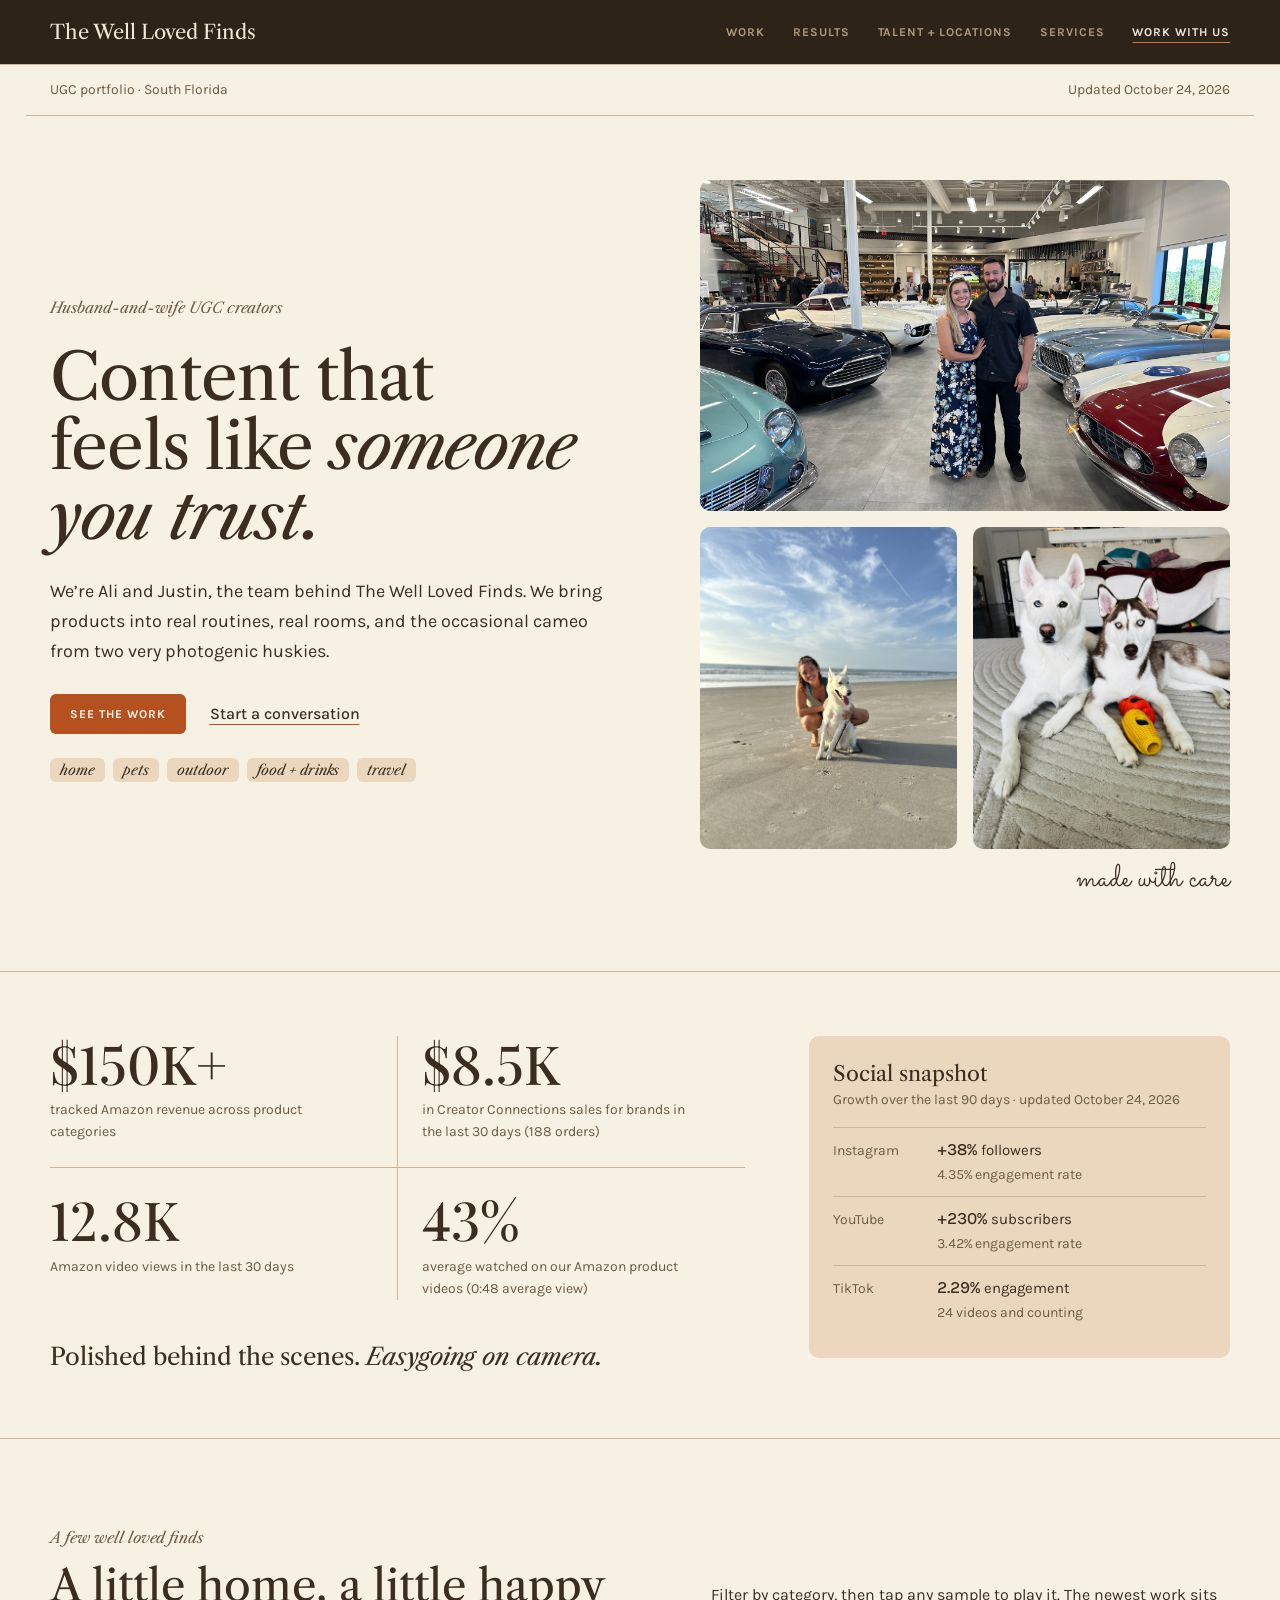
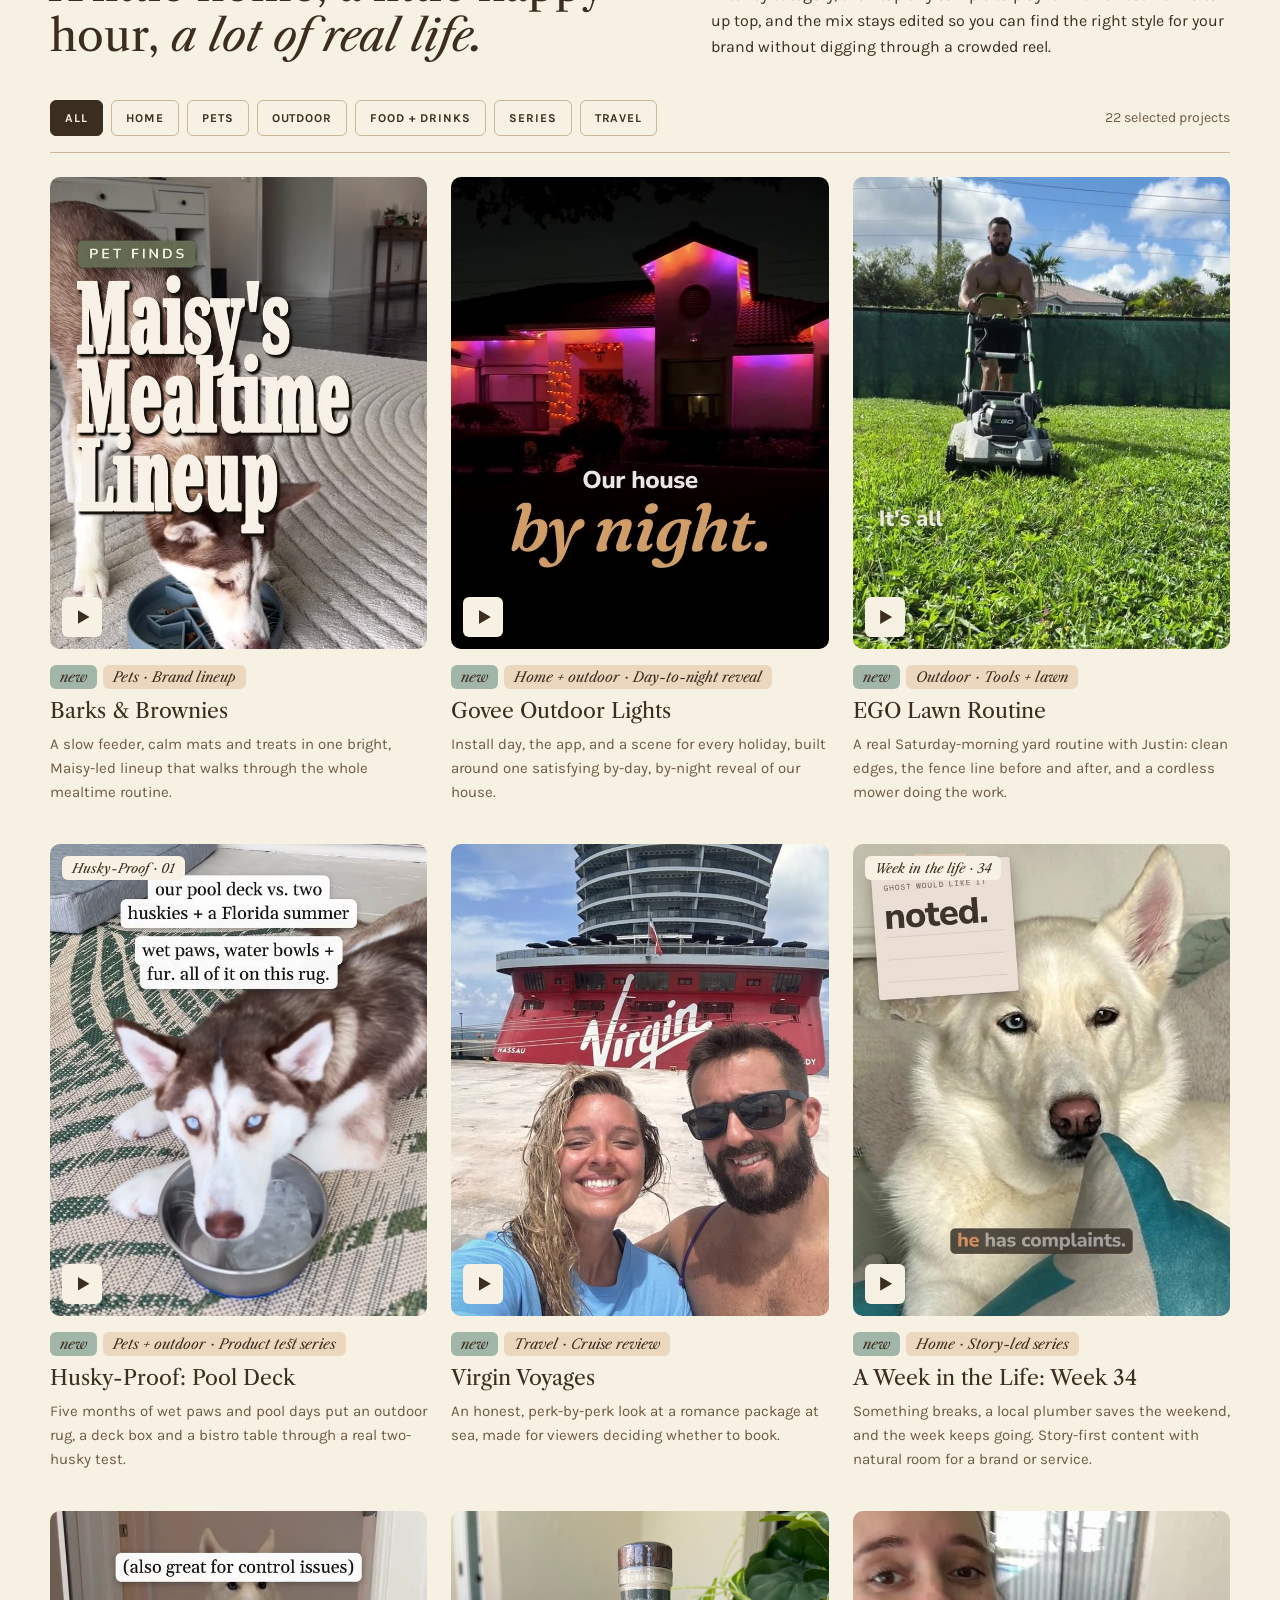
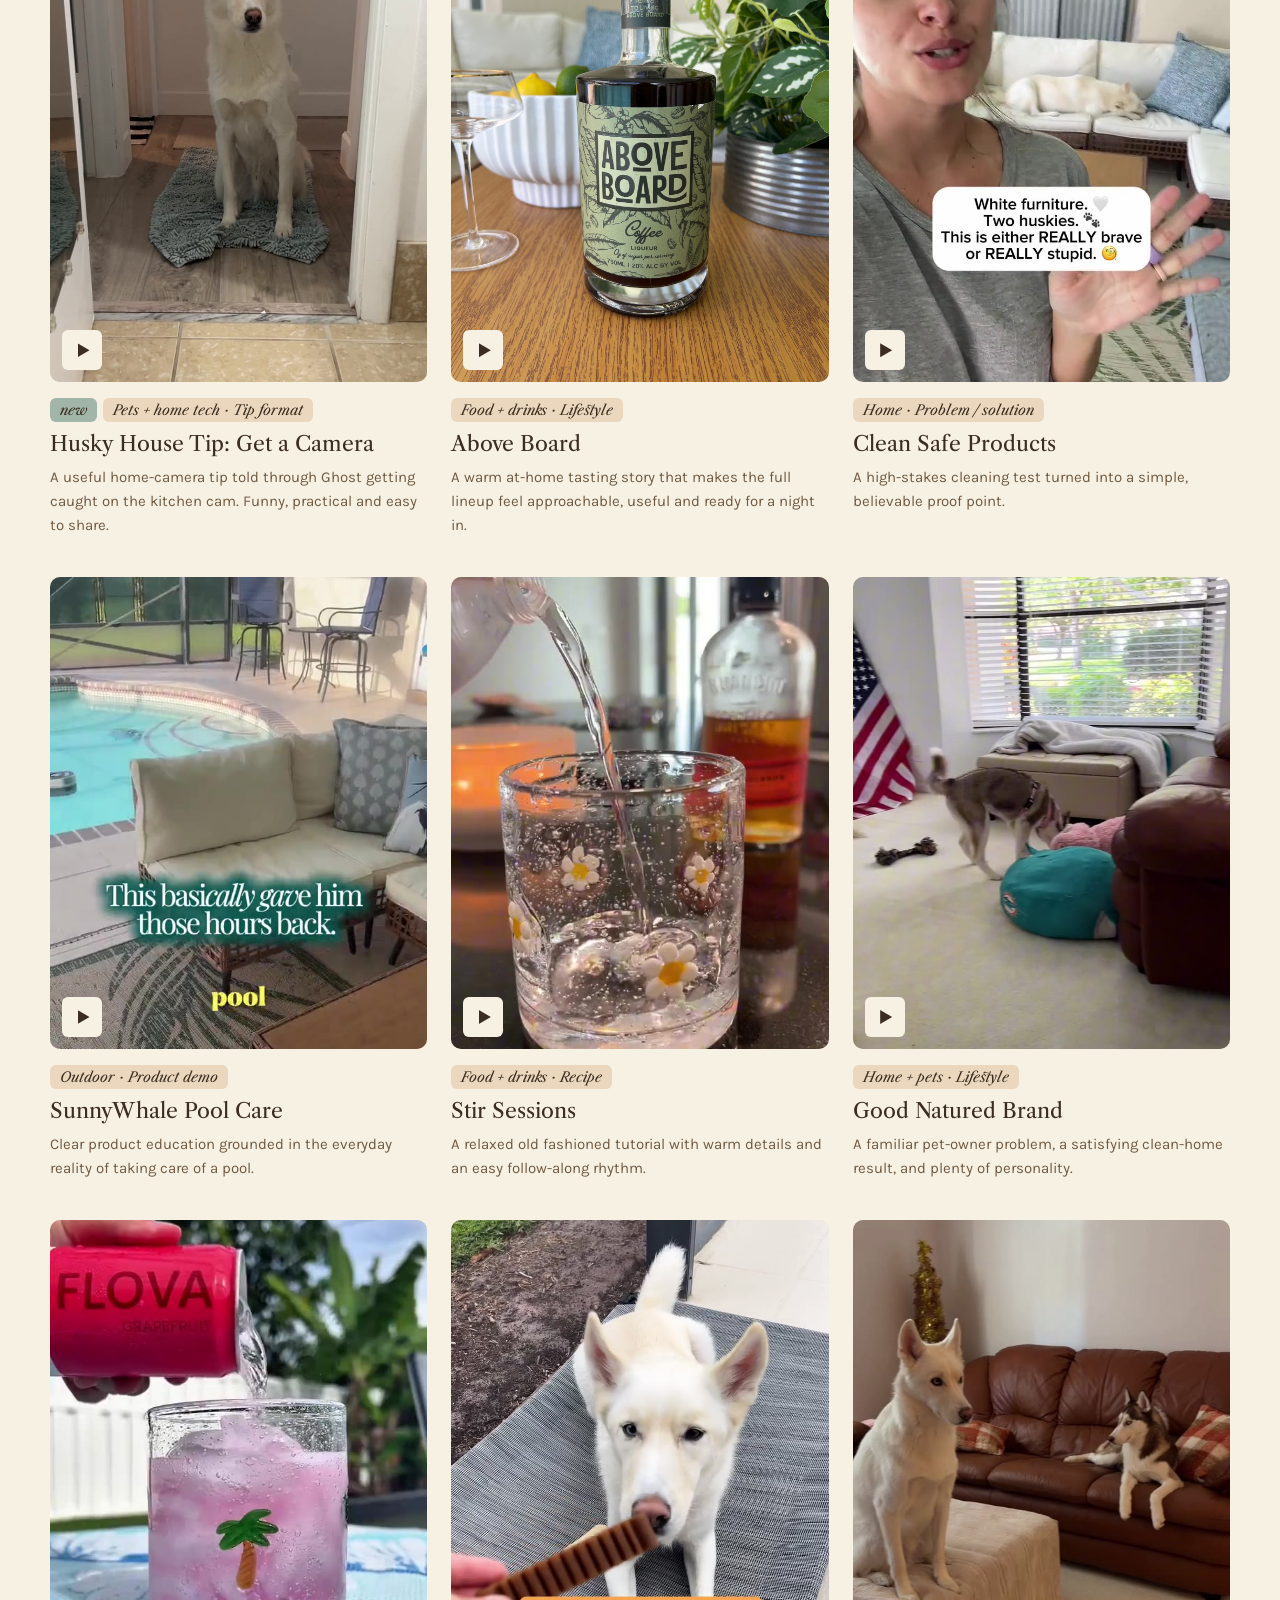
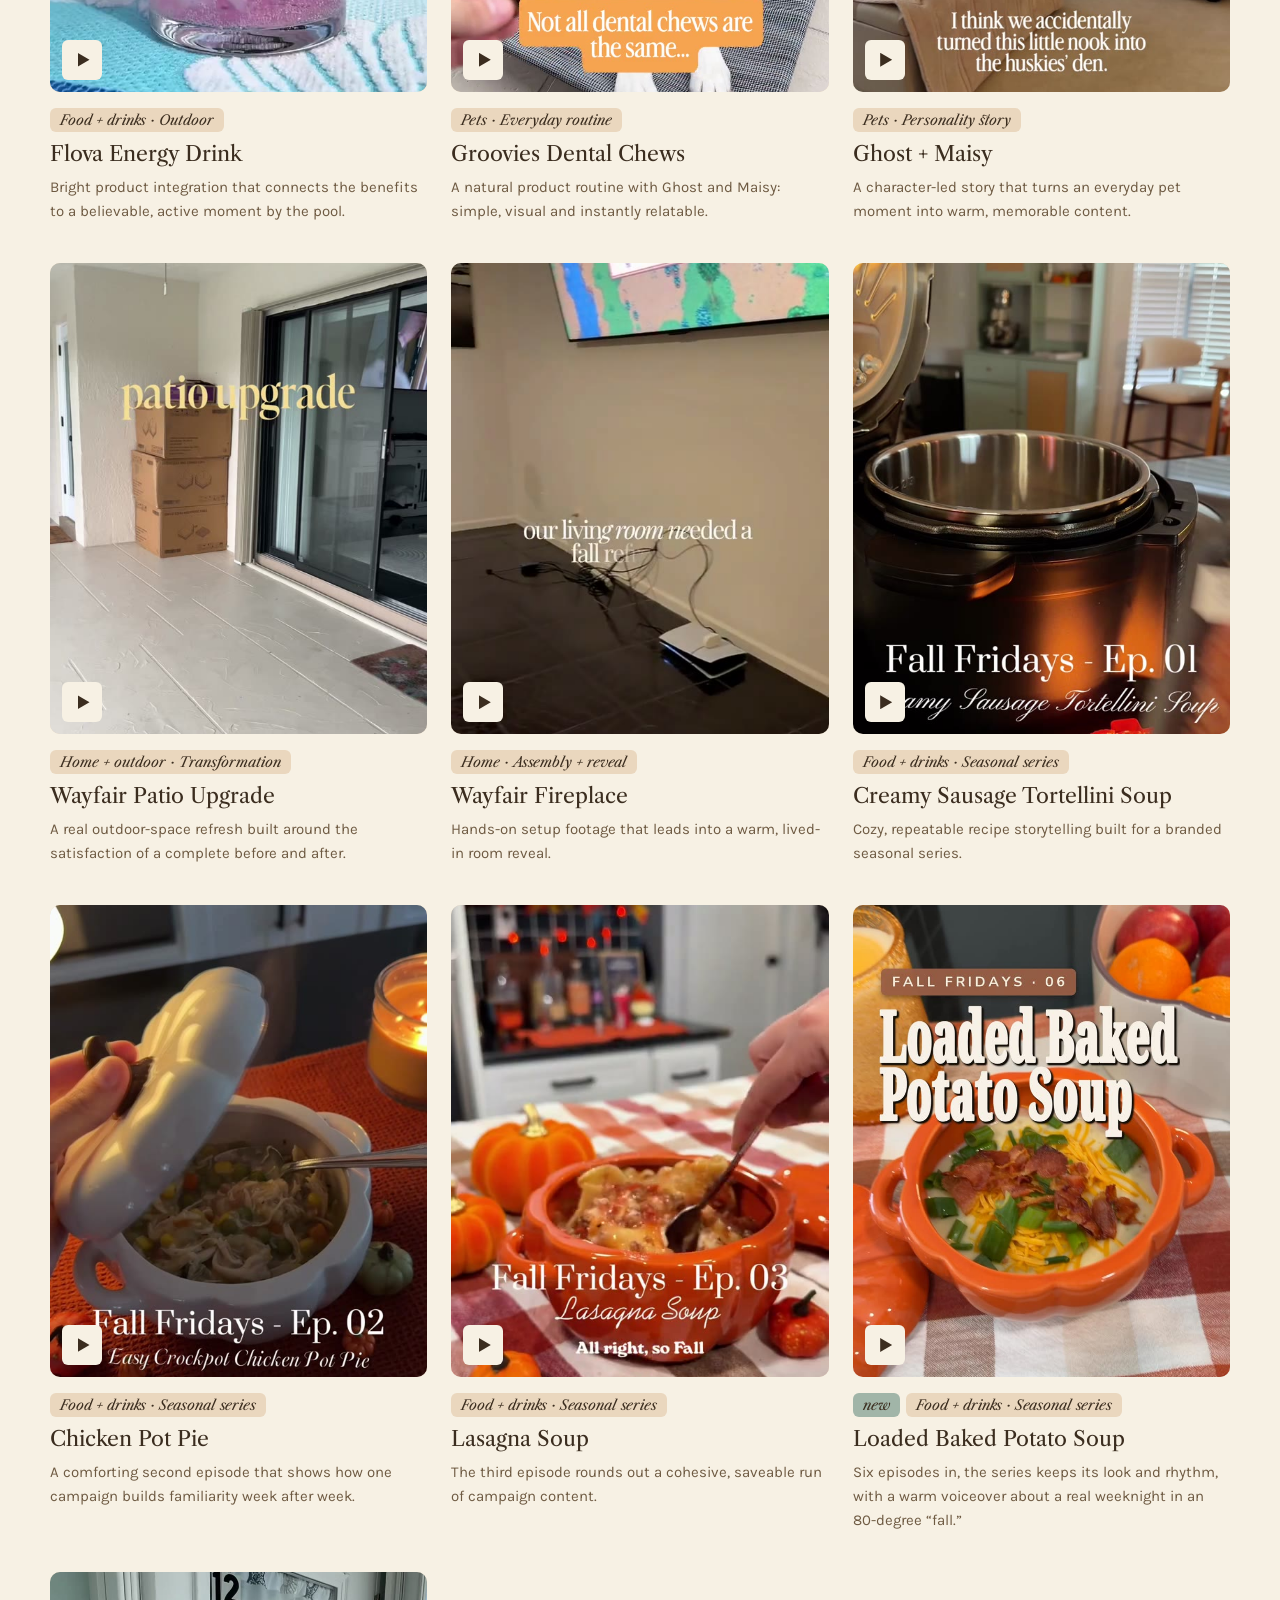
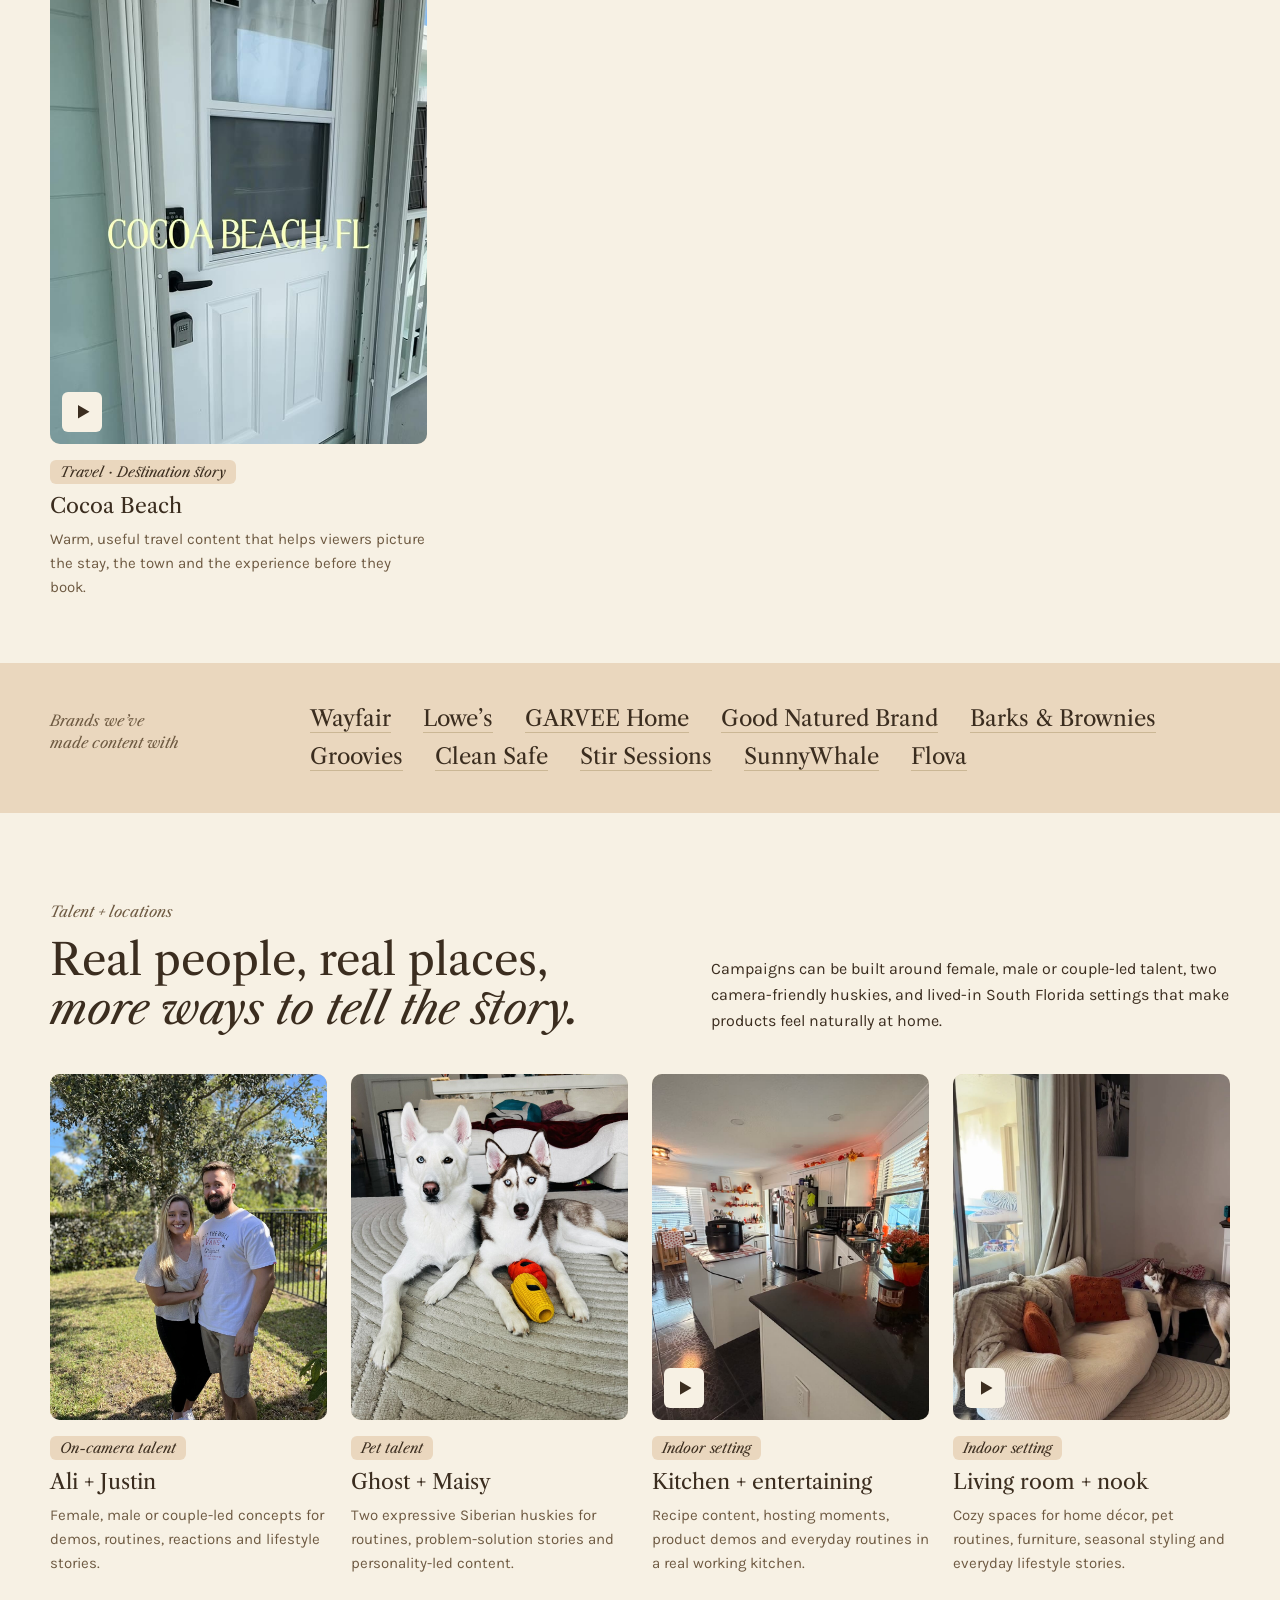
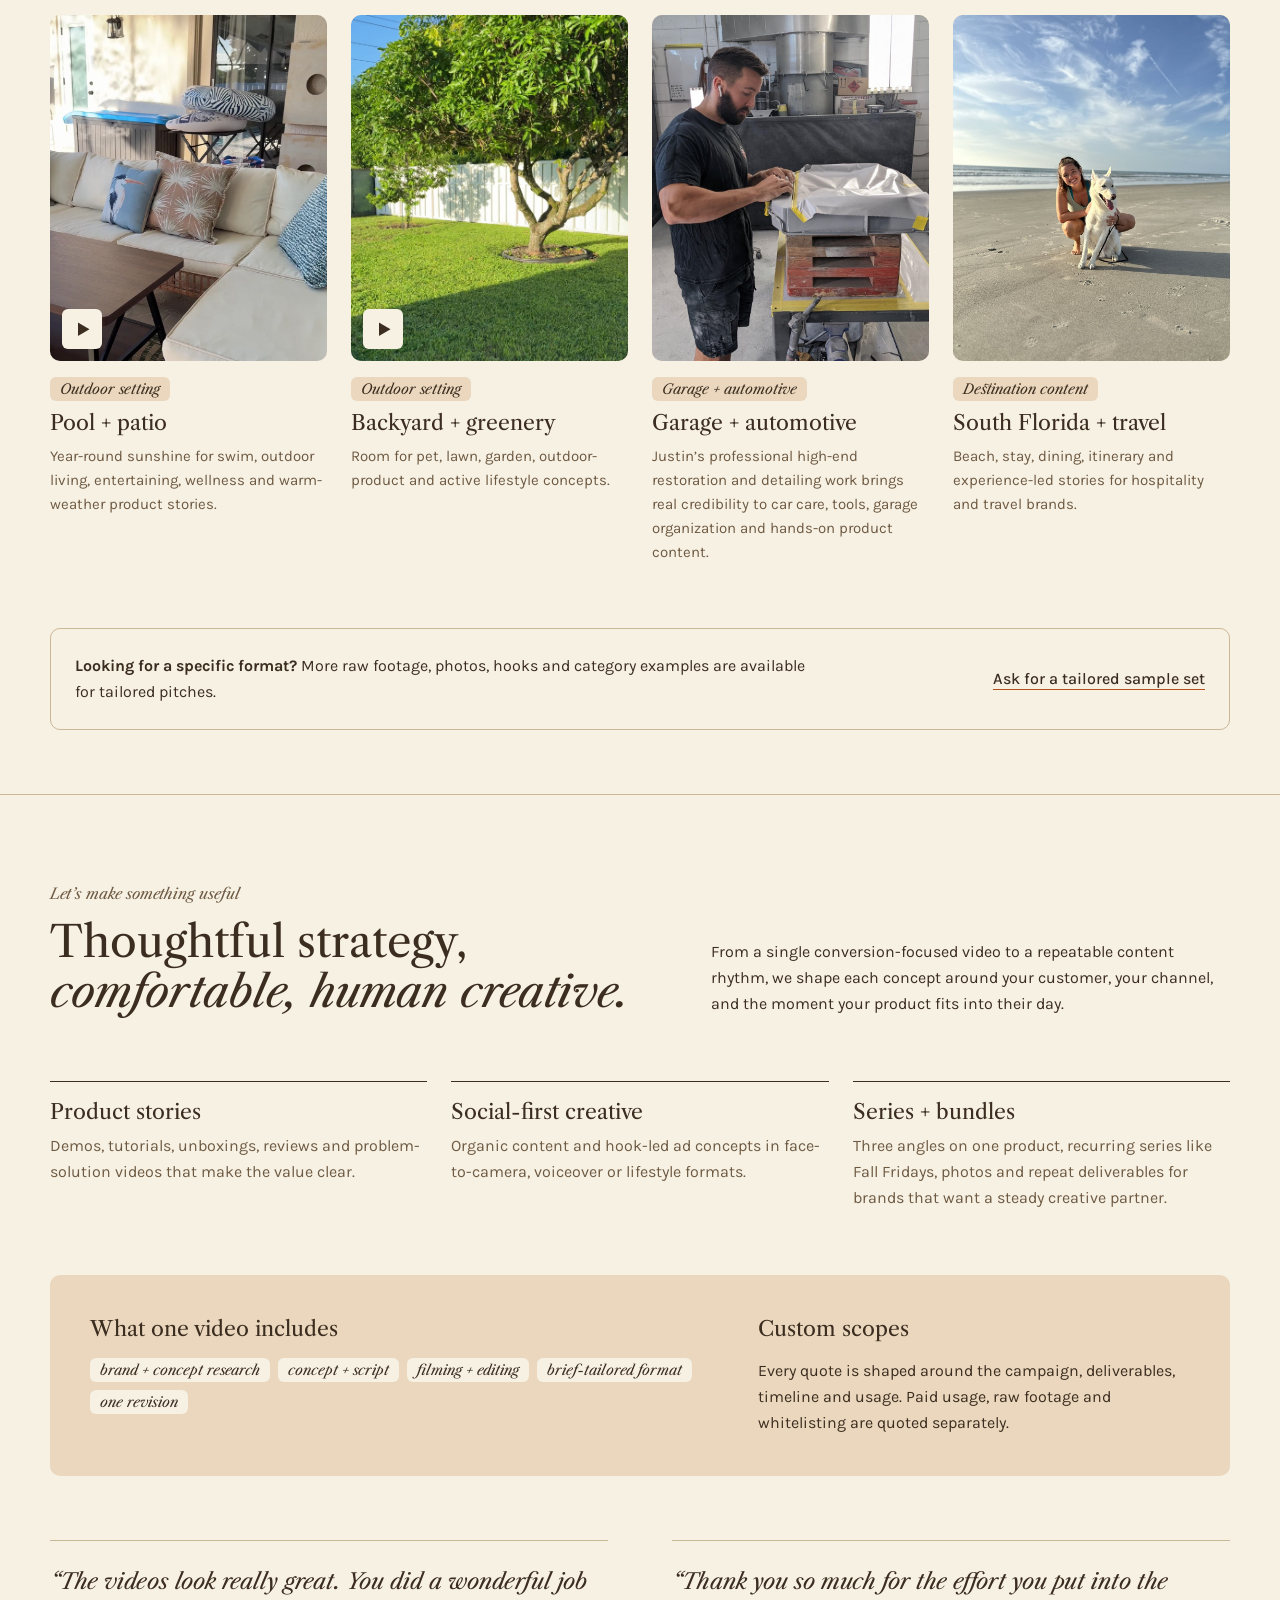
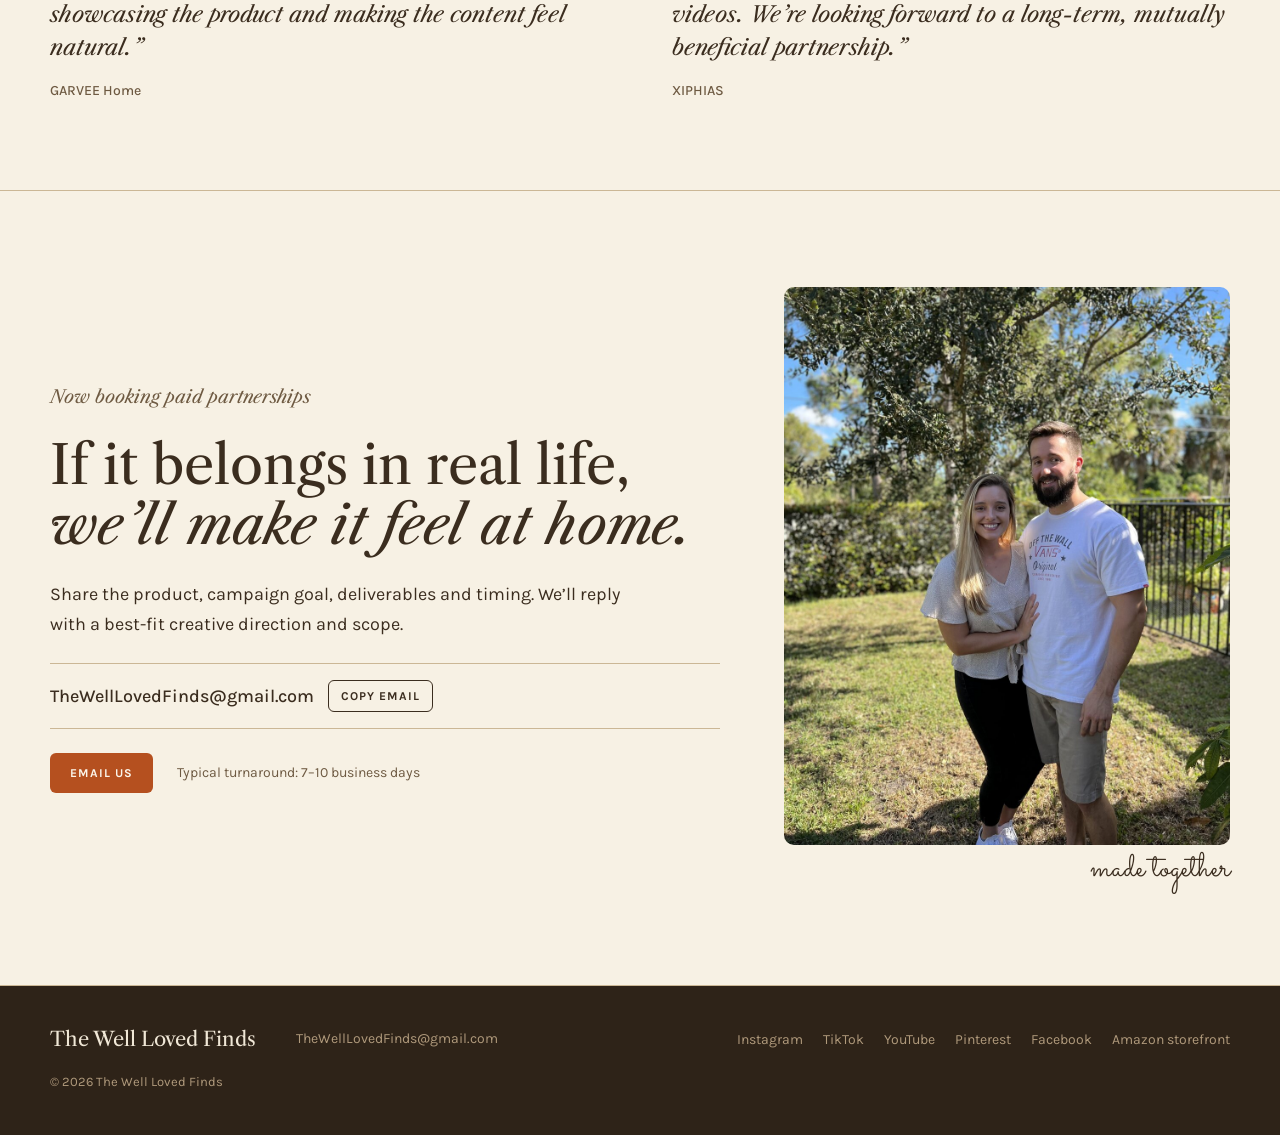
==== index.html @ 1e14aed7 "Refresh stats from Oct 24 dashboards and relink partner brands Stats now come from Ali's Amazon Crea" ====
<!doctype html>
<html lang="en">
<head>
  <meta charset="utf-8">
  <meta name="viewport" content="width=device-width, initial-scale=1, viewport-fit=cover">
  <meta name="theme-color" content="#f7f1e4">
  <meta name="description" content="Warm, conversion-minded UGC for home, lifestyle, pet, outdoor, food, drink and travel brands, made in a real South Florida home by Ali and Justin of The Well Loved Finds.">
  <meta property="og:title" content="The Well Loved Finds · UGC Portfolio">
  <meta property="og:description" content="Real-life content for products people want to live with.">
  <meta property="og:image" content="https://thewelllovedfinds.com/assets/hero-ali-justin.jpg">
  <title>The Well Loved Finds · UGC Portfolio</title>
  <link rel="icon" href="favicon.svg" type="image/svg+xml">
  <link rel="preconnect" href="https://fonts.googleapis.com">
  <link rel="preconnect" href="https://fonts.gstatic.com" crossorigin>
  <link rel="stylesheet" href="https://fonts.googleapis.com/css2?family=Libre+Caslon+Text:ital,wght@0,400;0,700;1,400&family=Playfair+Display:wght@400;500&family=Karla:wght@400;500;700&family=Sacramento&display=swap">
  <link rel="stylesheet" href="styles.css">
</head>
<body>
  <a class="skip-link" href="#main">Skip to content</a>

  <header class="site-header">
    <div class="wrap site-header__inner">
      <a class="wordmark" href="#top" aria-label="The Well Loved Finds, back to top">The Well Loved Finds</a>
      <nav class="site-nav" aria-label="Portfolio sections">
        <a href="#work">Work</a>
        <a href="#results">Results</a>
        <a href="#locations">Talent + locations</a>
        <a href="#services">Services</a>
        <a class="site-nav__cta" href="#contact">Work with us</a>
      </nav>
    </div>
  </header>

  <main id="main">
    <div class="wrap masthead" id="top">
      <span>UGC portfolio · South Florida</span>
      <span>Updated <time datetime="2026-10-24">October 24, 2026</time></span>
    </div>

    <section class="wrap hero" id="about" aria-labelledby="hero-title">
      <div class="hero__copy">
        <p class="kicker">Husband-and-wife UGC creators</p>
        <h1 id="hero-title">Content that feels like <em>someone you trust.</em></h1>
        <p class="hero__lede">We’re Ali and Justin, the team behind The Well Loved Finds. We bring products into real routines, real rooms, and the occasional cameo from two very photogenic huskies.</p>
        <div class="hero__actions">
          <a class="button" href="#work">See the work</a>
          <a class="text-link" href="#contact">Start a conversation</a>
        </div>
        <ul class="tag-row" aria-label="What we make content for">
          <li class="tag">home</li><li class="tag">pets</li><li class="tag">outdoor</li><li class="tag">food + drinks</li><li class="tag">travel</li>
        </ul>
      </div>

      <div class="hero__photos" aria-label="Scenes from The Well Loved Finds">
        <figure class="hero__photo hero__photo--wide">
          <img src="assets/hero-ali-justin-carshop.jpg" alt="Ali and Justin together in a classic car showroom" width="1800" height="1350">
        </figure>
        <figure class="hero__photo">
          <img src="assets/hero-ali-ghost-beach.jpg" alt="Ali with Ghost on a South Florida beach" width="1050" height="1400">
        </figure>
        <figure class="hero__photo">
          <img src="assets/hero-ghost-maisy.jpg" alt="Ghost and Maisy, our two Siberian huskies, at home" width="1050" height="1400">
        </figure>
        <p class="script-aside" aria-hidden="true">made with care</p>
      </div>
    </section>

    <section class="band band--rule" id="results" aria-labelledby="results-title">
      <div class="wrap results">
        <h2 class="visually-hidden" id="results-title">Results</h2>
        <dl class="stats">
          <div class="stat"><dt>tracked Amazon revenue across product categories</dt><dd>$150K+</dd></div>
          <div class="stat"><dt>in Creator Connections sales for brands in the last 30 days (188 orders)</dt><dd>$8.5K</dd></div>
          <div class="stat"><dt>Amazon video views in the last 30 days</dt><dd>12.8K</dd></div>
          <div class="stat"><dt>average watched on our Amazon product videos (0:48 average view)</dt><dd>43%</dd></div>
        </dl>
        <aside class="snapshot" aria-label="Recent social performance">
          <div class="snapshot__head">
            <h3>Social snapshot</h3>
            <p>Growth over the last 90 days · updated October 24, 2026</p>
          </div>
          <dl class="snapshot__rows">
            <div><dt>Instagram</dt><dd><strong>+38%</strong> followers</dd><dd class="snapshot__note">4.35% engagement rate</dd></div>
            <div><dt>YouTube</dt><dd><strong>+230%</strong> subscribers</dd><dd class="snapshot__note">3.42% engagement rate</dd></div>
            <div><dt>TikTok</dt><dd><strong>2.29%</strong> engagement</dd><dd class="snapshot__note">24 videos and counting</dd></div>
          </dl>
        </aside>
        <p class="pull-line">Polished behind the scenes. <em>Easygoing on camera.</em></p>
      </div>
    </section>

    <section class="wrap work" id="work" aria-labelledby="work-title">
      <div class="section-intro">
        <div>
          <p class="kicker">A few well loved finds</p>
          <h2 id="work-title">A little home, a little happy hour, <em>a lot of real life.</em></h2>
        </div>
        <p>Filter by category, then tap any sample to play it. The newest work sits up top, and the mix stays edited so you can find the right style for your brand without digging through a crowded reel.</p>
      </div>

      <div class="filters">
        <div class="filters__buttons" role="group" aria-label="Filter portfolio examples">
          <button class="filter is-active" type="button" data-filter="all" aria-pressed="true">All</button>
          <button class="filter" type="button" data-filter="home" aria-pressed="false">Home</button>
          <button class="filter" type="button" data-filter="pets" aria-pressed="false">Pets</button>
          <button class="filter" type="button" data-filter="outdoor" aria-pressed="false">Outdoor</button>
          <button class="filter" type="button" data-filter="food-drinks" aria-pressed="false">Food + drinks</button>
          <button class="filter" type="button" data-filter="series" aria-pressed="false">Series</button>
          <button class="filter" type="button" data-filter="travel" aria-pressed="false">Travel</button>
        </div>
        <p class="filters__count" id="filter-count" aria-live="polite">22 selected projects</p>
      </div>

      <div class="work-grid" id="work-grid">

        <!-- New: October 2026 -->
        <article class="card" data-category="pets" data-new>
          <button class="card__media" type="button" data-video="assets/barks-and-brownies-web.mp4" data-title="Barks & Brownies · Maisy’s mealtime lineup">
            <img src="assets/barks-and-brownies-poster.jpg" alt="Maisy eating from a slow feeder beside Barks and Brownies treats" width="720" height="1280" loading="lazy">
            <span class="play" aria-hidden="true"></span>
            <span class="visually-hidden">Play the Barks and Brownies sample</span>
          </button>
          <div class="card__body">
            <p class="card__meta"><span class="tag tag--new">new</span><span class="tag">Pets · Brand lineup</span></p>
            <h3>Barks &amp; Brownies</h3>
            <p>A slow feeder, calm mats and treats in one bright, Maisy-led lineup that walks through the whole mealtime routine.</p>
          </div>
        </article>

        <article class="card" data-category="home outdoor" data-new>
          <button class="card__media" type="button" data-video="assets/govee-outdoor-lights-web.mp4" data-title="Govee Permanent Outdoor Lights">
            <img src="assets/govee-outdoor-lights-poster.jpg" alt="Our house at night lit by Govee permanent outdoor lights" width="720" height="1280" loading="lazy">
            <span class="play" aria-hidden="true"></span>
            <span class="visually-hidden">Play the Govee outdoor lights sample</span>
          </button>
          <div class="card__body">
            <p class="card__meta"><span class="tag tag--new">new</span><span class="tag">Home + outdoor · Day-to-night reveal</span></p>
            <h3>Govee Outdoor Lights</h3>
            <p>Install day, the app, and a scene for every holiday, built around one satisfying by-day, by-night reveal of our house.</p>
          </div>
        </article>

        <article class="card" data-category="outdoor" data-new>
          <button class="card__media" type="button" data-video="assets/ego-lawn-routine-web.mp4" data-title="EGO Lawn Routine">
            <img src="assets/ego-lawn-routine-poster.jpg" alt="Justin mowing the lawn with an EGO cordless mower" width="720" height="1280" loading="lazy">
            <span class="play" aria-hidden="true"></span>
            <span class="visually-hidden">Play the EGO lawn routine sample</span>
          </button>
          <div class="card__body">
            <p class="card__meta"><span class="tag tag--new">new</span><span class="tag">Outdoor · Tools + lawn</span></p>
            <h3>EGO Lawn Routine</h3>
            <p>A real Saturday-morning yard routine with Justin: clean edges, the fence line before and after, and a cordless mower doing the work.</p>
          </div>
        </article>

        <article class="card" data-category="pets outdoor series" data-new>
          <button class="card__media" type="button" data-video="assets/husky-proof-pool-deck-web.mp4" data-title="Husky-Proof · Pool deck vs. two huskies">
            <img src="assets/husky-proof-pool-deck-poster.jpg" alt="Maisy drinking from a water bowl on the outdoor rug by the pool" width="720" height="1280" loading="lazy">
            <span class="play" aria-hidden="true"></span>
            <span class="series-badge">Husky-Proof · 01</span>
            <span class="visually-hidden">Play the Husky-Proof pool deck sample</span>
          </button>
          <div class="card__body">
            <p class="card__meta"><span class="tag tag--new">new</span><span class="tag">Pets + outdoor · Product test series</span></p>
            <h3>Husky-Proof: Pool Deck</h3>
            <p>Five months of wet paws and pool days put an outdoor rug, a deck box and a bistro table through a real two-husky test.</p>
          </div>
        </article>

        <article class="card" data-category="travel" data-new>
          <button class="card__media" type="button" data-video="assets/virgin-voyages-web.mp4" data-title="Virgin Voyages · Is the romance package worth it?">
            <img src="assets/virgin-voyages-poster.jpg" alt="Ali and Justin in front of a Virgin Voyages ship" width="720" height="900" loading="lazy">
            <span class="play" aria-hidden="true"></span>
            <span class="visually-hidden">Play the Virgin Voyages sample</span>
          </button>
          <div class="card__body">
            <p class="card__meta"><span class="tag tag--new">new</span><span class="tag">Travel · Cruise review</span></p>
            <h3>Virgin Voyages</h3>
            <p>An honest, perk-by-perk look at a romance package at sea, made for viewers deciding whether to book.</p>
          </div>
        </article>

        <article class="card" data-category="home series" data-new>
          <button class="card__media" type="button" data-video="assets/week-in-the-life-34-web.mp4" data-title="A Week in the Life of a New Homeowner · Week 34">
            <img src="assets/week-in-the-life-34-poster.jpg" alt="Ghost on the couch with an on-screen note that says noted" width="720" height="1280" loading="lazy">
            <span class="play" aria-hidden="true"></span>
            <span class="series-badge">Week in the life · 34</span>
            <span class="visually-hidden">Play the week in the life sample</span>
          </button>
          <div class="card__body">
            <p class="card__meta"><span class="tag tag--new">new</span><span class="tag">Home · Story-led series</span></p>
            <h3>A Week in the Life: Week 34</h3>
            <p>Something breaks, a local plumber saves the weekend, and the week keeps going. Story-first content with natural room for a brand or service.</p>
          </div>
        </article>

        <article class="card" data-category="pets home" data-new>
          <button class="card__media" type="button" data-video="assets/husky-tip-camera-web.mp4" data-title="Husky House Tip · The camera told on Ghost">
            <img src="assets/husky-tip-camera-poster.jpg" alt="Ghost sitting in the doorway he was caught in on the home camera" width="720" height="1280" loading="lazy">
            <span class="play" aria-hidden="true"></span>
            <span class="visually-hidden">Play the home camera tip sample</span>
          </button>
          <div class="card__body">
            <p class="card__meta"><span class="tag tag--new">new</span><span class="tag">Pets + home tech · Tip format</span></p>
            <h3>Husky House Tip: Get a Camera</h3>
            <p>A useful home-camera tip told through Ghost getting caught on the kitchen cam. Funny, practical and easy to share.</p>
          </div>
        </article>

        <!-- Earlier work -->
        <article class="card" data-category="food-drinks">
          <button class="card__media" type="button" data-video="assets/above-board-web.mp4" data-title="Above Board">
            <img src="assets/coffee-still.jpg" alt="Above Board bottles, citrus and coffee styled on a table" width="1400" height="1050" loading="lazy">
            <span class="play" aria-hidden="true"></span>
            <span class="visually-hidden">Play the Above Board sample</span>
          </button>
          <div class="card__body">
            <p class="card__meta"><span class="tag">Food + drinks · Lifestyle</span></p>
            <h3>Above Board</h3>
            <p>A warm at-home tasting story that makes the full lineup feel approachable, useful and ready for a night in.</p>
          </div>
        </article>

        <article class="card" data-category="home">
          <button class="card__media" type="button" data-video="assets/clean-safe-web.mp4" data-title="Clean Safe Products">
            <img src="assets/clean-safe-poster.jpg" alt="Ali demonstrating a furniture-cleaning product on the patio" width="720" height="1280" loading="lazy">
            <span class="play" aria-hidden="true"></span>
            <span class="visually-hidden">Play the Clean Safe Products sample</span>
          </button>
          <div class="card__body">
            <p class="card__meta"><span class="tag">Home · Problem / solution</span></p>
            <h3>Clean Safe Products</h3>
            <p>A high-stakes cleaning test turned into a simple, believable proof point.</p>
          </div>
        </article>

        <article class="card" data-category="outdoor">
          <button class="card__media" type="button" data-video="assets/sunnywhale-web.mp4" data-title="SunnyWhale Pool Care">
            <img src="assets/sunnywhale-poster.jpg" alt="A smart pool-care product beside our pool" width="540" height="960" loading="lazy">
            <span class="play" aria-hidden="true"></span>
            <span class="visually-hidden">Play the SunnyWhale sample</span>
          </button>
          <div class="card__body">
            <p class="card__meta"><span class="tag">Outdoor · Product demo</span></p>
            <h3>SunnyWhale Pool Care</h3>
            <p>Clear product education grounded in the everyday reality of taking care of a pool.</p>
          </div>
        </article>

        <article class="card" data-category="food-drinks">
          <button class="card__media" type="button" data-video="assets/stir-sessions-v2-web.mp4" data-title="Stir Sessions">
            <img src="assets/stir-sessions-poster.jpg" alt="An old fashioned being mixed in our kitchen" width="540" height="960" loading="lazy">
            <span class="play" aria-hidden="true"></span>
            <span class="visually-hidden">Play the Stir Sessions sample</span>
          </button>
          <div class="card__body">
            <p class="card__meta"><span class="tag">Food + drinks · Recipe</span></p>
            <h3>Stir Sessions</h3>
            <p>A relaxed old fashioned tutorial with warm details and an easy follow-along rhythm.</p>
          </div>
        </article>

        <article class="card" data-category="home pets">
          <button class="card__media" type="button" data-video="assets/good-natured-web.mp4" data-title="Good Natured Brand">
            <img src="assets/good-natured-poster.jpg" alt="A lived-in home cleaning story with our huskies" width="720" height="1280" loading="lazy">
            <span class="play" aria-hidden="true"></span>
            <span class="visually-hidden">Play the Good Natured Brand sample</span>
          </button>
          <div class="card__body">
            <p class="card__meta"><span class="tag">Home + pets · Lifestyle</span></p>
            <h3>Good Natured Brand</h3>
            <p>A familiar pet-owner problem, a satisfying clean-home result, and plenty of personality.</p>
          </div>
        </article>

        <article class="card" data-category="food-drinks outdoor">
          <button class="card__media" type="button" data-video="assets/flova-web.mp4" data-title="Flova Energy Drink">
            <img src="assets/flova-poster.jpg" alt="A pink Flova drink mixed beside the pool" width="540" height="960" loading="lazy">
            <span class="play" aria-hidden="true"></span>
            <span class="visually-hidden">Play the Flova sample</span>
          </button>
          <div class="card__body">
            <p class="card__meta"><span class="tag">Food + drinks · Outdoor</span></p>
            <h3>Flova Energy Drink</h3>
            <p>Bright product integration that connects the benefits to a believable, active moment by the pool.</p>
          </div>
        </article>

        <article class="card" data-category="pets">
          <button class="card__media" type="button" data-video="assets/groovies-web.mp4" data-title="Groovies Dental Chews">
            <img src="assets/groovies-poster.jpg" alt="Groovies dental chews styled with their packaging" width="720" height="1280" loading="lazy">
            <span class="play" aria-hidden="true"></span>
            <span class="visually-hidden">Play the Groovies sample</span>
          </button>
          <div class="card__body">
            <p class="card__meta"><span class="tag">Pets · Everyday routine</span></p>
            <h3>Groovies Dental Chews</h3>
            <p>A natural product routine with Ghost and Maisy: simple, visual and instantly relatable.</p>
          </div>
        </article>

        <article class="card" data-category="pets">
          <button class="card__media" type="button" data-video="assets/ghost-maisy-story-web.mp4" data-title="Ghost + Maisy · Personality story">
            <img src="assets/ghost-maisy-story-poster.jpg" alt="Ghost and Maisy in their favorite den at home" width="540" height="960" loading="lazy">
            <span class="play" aria-hidden="true"></span>
            <span class="visually-hidden">Play the Ghost and Maisy story</span>
          </button>
          <div class="card__body">
            <p class="card__meta"><span class="tag">Pets · Personality story</span></p>
            <h3>Ghost + Maisy</h3>
            <p>A character-led story that turns an everyday pet moment into warm, memorable content.</p>
          </div>
        </article>

        <article class="card" data-category="home outdoor">
          <button class="card__media" type="button" data-video="assets/wayfair-patio-clean-web.mp4" data-title="Wayfair Patio Upgrade">
            <img src="assets/wayfair-patio-clean-poster.jpg" alt="Our patio after a Wayfair furniture refresh" width="540" height="960" loading="lazy">
            <span class="play" aria-hidden="true"></span>
            <span class="visually-hidden">Play the Wayfair patio sample</span>
          </button>
          <div class="card__body">
            <p class="card__meta"><span class="tag">Home + outdoor · Transformation</span></p>
            <h3>Wayfair Patio Upgrade</h3>
            <p>A real outdoor-space refresh built around the satisfaction of a complete before and after.</p>
          </div>
        </article>

        <article class="card" data-category="home">
          <button class="card__media" type="button" data-video="assets/wayfair-fireplace-web.mp4" data-title="Wayfair Fireplace">
            <img src="assets/wayfair-fireplace-poster.jpg" alt="A Wayfair fireplace styled in our living room" width="540" height="960" loading="lazy">
            <span class="play" aria-hidden="true"></span>
            <span class="visually-hidden">Play the Wayfair fireplace sample</span>
          </button>
          <div class="card__body">
            <p class="card__meta"><span class="tag">Home · Assembly + reveal</span></p>
            <h3>Wayfair Fireplace</h3>
            <p>Hands-on setup footage that leads into a warm, lived-in room reveal.</p>
          </div>
        </article>

        <article class="card" data-category="food-drinks series">
          <button class="card__media" type="button" data-video="assets/fall-fridays-01-clean-web.mp4" data-title="Fall Fridays · Creamy Sausage Tortellini Soup">
            <img src="assets/fall-fridays-01-clean-poster.jpg" alt="Creamy sausage tortellini soup for the Fall Fridays series" width="540" height="960" loading="lazy">
            <span class="play" aria-hidden="true"></span>
            <span class="visually-hidden">Play Fall Fridays episode 1</span>
          </button>
          <div class="card__body">
            <p class="card__meta"><span class="tag">Food + drinks · Seasonal series</span></p>
            <h3>Creamy Sausage Tortellini Soup</h3>
            <p>Cozy, repeatable recipe storytelling built for a branded seasonal series.</p>
          </div>
        </article>

        <article class="card" data-category="food-drinks series">
          <button class="card__media" type="button" data-video="assets/fall-fridays-02-clean-web.mp4" data-title="Fall Fridays · Chicken Pot Pie">
            <img src="assets/fall-fridays-02-clean-poster.jpg" alt="Chicken pot pie for the Fall Fridays series" width="540" height="960" loading="lazy">
            <span class="play" aria-hidden="true"></span>
            <span class="visually-hidden">Play Fall Fridays episode 2</span>
          </button>
          <div class="card__body">
            <p class="card__meta"><span class="tag">Food + drinks · Seasonal series</span></p>
            <h3>Chicken Pot Pie</h3>
            <p>A comforting second episode that shows how one campaign builds familiarity week after week.</p>
          </div>
        </article>

        <article class="card" data-category="food-drinks series">
          <button class="card__media" type="button" data-video="assets/fall-fridays-03-v2-web.mp4" data-title="Fall Fridays · Lasagna Soup">
            <img src="assets/fall-fridays-03-poster.jpg" alt="Lasagna soup for the Fall Fridays series" width="540" height="960" loading="lazy">
            <span class="play" aria-hidden="true"></span>
            <span class="visually-hidden">Play Fall Fridays episode 3</span>
          </button>
          <div class="card__body">
            <p class="card__meta"><span class="tag">Food + drinks · Seasonal series</span></p>
            <h3>Lasagna Soup</h3>
            <p>The third episode rounds out a cohesive, saveable run of campaign content.</p>
          </div>
        </article>

        <article class="card" data-category="food-drinks series" data-new>
          <button class="card__media" type="button" data-video="assets/fall-fridays-06-web.mp4" data-title="Fall Fridays · Loaded Baked Potato Soup">
            <img src="assets/fall-fridays-06-poster.jpg" alt="Loaded baked potato soup in an orange pumpkin bowl" width="720" height="1280" loading="lazy">
            <span class="play" aria-hidden="true"></span>
            <span class="visually-hidden">Play Fall Fridays episode 6</span>
          </button>
          <div class="card__body">
            <p class="card__meta"><span class="tag tag--new">new</span><span class="tag">Food + drinks · Seasonal series</span></p>
            <h3>Loaded Baked Potato Soup</h3>
            <p>Six episodes in, the series keeps its look and rhythm, with a warm voiceover about a real weeknight in an 80-degree “fall.”</p>
          </div>
        </article>

        <article class="card" data-category="travel">
          <button class="card__media" type="button" data-video="assets/cocoa-beach-web.mp4" data-title="Cocoa Beach">
            <img src="assets/cocoa-beach-poster.jpg" alt="Cocoa Beach travel content filmed by The Well Loved Finds" width="720" height="1280" loading="lazy">
            <span class="play" aria-hidden="true"></span>
            <span class="visually-hidden">Play the Cocoa Beach sample</span>
          </button>
          <div class="card__body">
            <p class="card__meta"><span class="tag">Travel · Destination story</span></p>
            <h3>Cocoa Beach</h3>
            <p>Warm, useful travel content that helps viewers picture the stay, the town and the experience before they book.</p>
          </div>
        </article>

      </div>
    </section>

    <section class="band band--clay" aria-labelledby="partners-title">
      <div class="wrap partners">
        <h2 class="kicker" id="partners-title">Brands we’ve made content with</h2>
        <ul class="partners__list">
          <li><a href="https://www.wayfair.com/" target="_blank" rel="noreferrer">Wayfair</a></li>
          <li><a href="https://www.lowes.com/" target="_blank" rel="noreferrer">Lowe’s</a></li>
          <li><a href="https://www.garvee.com/" target="_blank" rel="noreferrer">GARVEE Home</a></li>
          <li><a href="https://goodnaturedbrand.com/" target="_blank" rel="noreferrer">Good Natured Brand</a></li>
          <li><a href="https://barksandbrownies.com/" target="_blank" rel="noreferrer">Barks &amp; Brownies</a></li>
          <li><a href="https://groovies.us/" target="_blank" rel="noreferrer">Groovies</a></li>
          <li><a href="https://cleansafeproducts.com/" target="_blank" rel="noreferrer">Clean Safe</a></li>
          <li><a href="https://stirsessions.com/" target="_blank" rel="noreferrer">Stir Sessions</a></li>
          <li><a href="https://sunnywhale.net/" target="_blank" rel="noreferrer">SunnyWhale</a></li>
          <li><a href="https://drinkflova.com/" target="_blank" rel="noreferrer">Flova</a></li>
        </ul>
      </div>
    </section>

    <section class="wrap locations" id="locations" aria-labelledby="locations-title">
      <div class="section-intro">
        <div>
          <p class="kicker">Talent + locations</p>
          <h2 id="locations-title">Real people, real places, <em>more ways to tell the story.</em></h2>
        </div>
        <p>Campaigns can be built around female, male or couple-led talent, two camera-friendly huskies, and lived-in South Florida settings that make products feel naturally at home.</p>
      </div>

      <div class="locations-grid">
        <article class="place">
          <div class="place__media"><img src="assets/hero-ali-justin.jpg" alt="Ali and Justin" width="1050" height="1400" loading="lazy"></div>
          <p class="tag">On-camera talent</p>
          <h3>Ali + Justin</h3>
          <p>Female, male or couple-led concepts for demos, routines, reactions and lifestyle stories.</p>
        </article>
        <article class="place">
          <div class="place__media"><img src="assets/hero-ghost-maisy.jpg" alt="Ghost and Maisy, two Siberian huskies" width="1050" height="1400" loading="lazy"></div>
          <p class="tag">Pet talent</p>
          <h3>Ghost + Maisy</h3>
          <p>Two expressive Siberian huskies for routines, problem-solution stories and personality-led content.</p>
        </article>
        <article class="place">
          <button class="place__media" type="button" data-video="assets/location-kitchen-web.mp4" data-muted="true" data-title="Kitchen + entertaining">
            <img src="assets/location-kitchen.jpg" alt="Our warm, lived-in kitchen" width="1400" height="1050" loading="lazy">
            <span class="play" aria-hidden="true"></span>
            <span class="visually-hidden">Play a muted tour of the kitchen</span>
          </button>
          <p class="tag">Indoor setting</p>
          <h3>Kitchen + entertaining</h3>
          <p>Recipe content, hosting moments, product demos and everyday routines in a real working kitchen.</p>
        </article>
        <article class="place">
          <button class="place__media" type="button" data-video="assets/location-living-nook-web.mp4" data-muted="true" data-title="Living room + nook">
            <img src="assets/location-living-nook.jpg" alt="Our living room, fireplace and pet nook" width="900" height="1600" loading="lazy">
            <span class="play" aria-hidden="true"></span>
            <span class="visually-hidden">Play a muted tour of the living room and nook</span>
          </button>
          <p class="tag">Indoor setting</p>
          <h3>Living room + nook</h3>
          <p>Cozy spaces for home décor, pet routines, furniture, seasonal styling and everyday lifestyle stories.</p>
        </article>
        <article class="place">
          <button class="place__media" type="button" data-video="assets/location-pool-patio-web.mp4" data-muted="true" data-title="Pool + patio">
            <img src="assets/location-pool-patio.jpg" alt="Our pool and screened patio" width="900" height="1600" loading="lazy">
            <span class="play" aria-hidden="true"></span>
            <span class="visually-hidden">Play a muted tour of the pool and patio</span>
          </button>
          <p class="tag">Outdoor setting</p>
          <h3>Pool + patio</h3>
          <p>Year-round sunshine for swim, outdoor living, entertaining, wellness and warm-weather product stories.</p>
        </article>
        <article class="place">
          <button class="place__media" type="button" data-video="assets/location-backyard-web.mp4" data-muted="true" data-title="Backyard + greenery">
            <img src="assets/location-backyard.jpg" alt="Our large green backyard" width="1200" height="675" loading="lazy">
            <span class="play" aria-hidden="true"></span>
            <span class="visually-hidden">Play a muted tour of the backyard</span>
          </button>
          <p class="tag">Outdoor setting</p>
          <h3>Backyard + greenery</h3>
          <p>Room for pet, lawn, garden, outdoor-product and active lifestyle concepts.</p>
        </article>
        <article class="place">
          <div class="place__media"><img src="assets/justin-restoration-photo.jpg" alt="Justin working on a high-end automotive restoration" width="1400" height="1050" loading="lazy"></div>
          <p class="tag">Garage + automotive</p>
          <h3>Garage + automotive</h3>
          <p>Justin’s professional high-end restoration and detailing work brings real credibility to car care, tools, garage organization and hands-on product content.</p>
        </article>
        <article class="place">
          <div class="place__media"><img src="assets/hero-ali-ghost-beach.jpg" alt="Ali and Ghost on a South Florida beach" width="1050" height="1400" loading="lazy"></div>
          <p class="tag">Destination content</p>
          <h3>South Florida + travel</h3>
          <p>Beach, stay, dining, itinerary and experience-led stories for hospitality and travel brands.</p>
        </article>
      </div>

      <div class="sample-note">
        <p><strong>Looking for a specific format?</strong> More raw footage, photos, hooks and category examples are available for tailored pitches.</p>
        <a class="text-link" href="mailto:TheWellLovedFinds@gmail.com?subject=Tailored%20UGC%20sample%20request">Ask for a tailored sample set</a>
      </div>
    </section>

    <section class="band band--rule" id="services" aria-labelledby="services-title">
      <div class="wrap services">
        <div class="section-intro">
          <div>
            <p class="kicker">Let’s make something useful</p>
            <h2 id="services-title">Thoughtful strategy, <em>comfortable, human creative.</em></h2>
          </div>
          <p>From a single conversion-focused video to a repeatable content rhythm, we shape each concept around your customer, your channel, and the moment your product fits into their day.</p>
        </div>

        <ul class="offers">
          <li><h3>Product stories</h3><p>Demos, tutorials, unboxings, reviews and problem-solution videos that make the value clear.</p></li>
          <li><h3>Social-first creative</h3><p>Organic content and hook-led ad concepts in face-to-camera, voiceover or lifestyle formats.</p></li>
          <li><h3>Series + bundles</h3><p>Three angles on one product, recurring series like Fall Fridays, photos and repeat deliverables for brands that want a steady creative partner.</p></li>
        </ul>

        <div class="includes">
          <div>
            <h3>What one video includes</h3>
            <ul class="tag-row">
              <li class="tag">brand + concept research</li><li class="tag">concept + script</li><li class="tag">filming + editing</li><li class="tag">brief-tailored format</li><li class="tag">one revision</li>
            </ul>
          </div>
          <div class="includes__scope">
            <h3>Custom scopes</h3>
            <p>Every quote is shaped around the campaign, deliverables, timeline and usage. Paid usage, raw footage and whitelisting are quoted separately.</p>
          </div>
        </div>

        <div class="quotes">
          <figure>
            <blockquote>“The videos look really great. You did a wonderful job showcasing the product and making the content feel natural.”</blockquote>
            <figcaption>GARVEE Home</figcaption>
          </figure>
          <figure>
            <blockquote>“Thank you so much for the effort you put into the videos. We’re looking forward to a long-term, mutually beneficial partnership.”</blockquote>
            <figcaption>XIPHIAS</figcaption>
          </figure>
        </div>
      </div>
    </section>

    <section class="wrap contact" id="contact" aria-labelledby="contact-title">
      <div class="contact__copy">
        <p class="kicker">Now booking paid partnerships</p>
        <h2 id="contact-title">If it belongs in real life, <em>we’ll make it feel at home.</em></h2>
        <p>Share the product, campaign goal, deliverables and timing. We’ll reply with a best-fit creative direction and scope.</p>
        <div class="copy-email">
          <span class="copy-email__address">TheWellLovedFinds@gmail.com</span>
          <button class="copy-email__button" type="button" data-copy-email="TheWellLovedFinds@gmail.com">Copy email</button>
          <span class="copy-email__status" aria-live="polite"></span>
        </div>
        <div class="contact__actions">
          <a class="button" href="mailto:TheWellLovedFinds@gmail.com?subject=Brand%20partnership%20inquiry&amp;body=Hi%20Ali%20and%20Justin%2C%0A%0ABrand%20%2F%20product%3A%0ACampaign%20goal%3A%0ADeliverables%3A%0ATimeline%3A%0A%0AThank%20you!">Email us</a>
          <p class="contact__meta">Typical turnaround: 7–10 business days</p>
        </div>
      </div>
      <figure class="contact__photo">
        <img src="assets/hero-ali-justin.jpg" alt="Ali and Justin of The Well Loved Finds" width="1050" height="1400" loading="lazy">
        <figcaption class="script-aside">made together</figcaption>
      </figure>
    </section>
  </main>

  <footer class="site-footer">
    <div class="wrap site-footer__inner">
      <p class="site-footer__mark">The Well Loved Finds</p>
      <a href="mailto:TheWellLovedFinds@gmail.com">TheWellLovedFinds@gmail.com</a>
      <ul class="site-footer__social">
        <li><a href="https://www.instagram.com/thewelllovedfinds" target="_blank" rel="noreferrer">Instagram</a></li>
        <li><a href="https://www.tiktok.com/@thewelllovedfinds" target="_blank" rel="noreferrer">TikTok</a></li>
        <li><a href="https://www.youtube.com/@thewelllovedfinds" target="_blank" rel="noreferrer">YouTube</a></li>
        <li><a href="https://www.pinterest.com/thewelllovedfinds/" target="_blank" rel="noreferrer">Pinterest</a></li>
        <li><a href="https://www.facebook.com/thewelllovedfinds" target="_blank" rel="noreferrer">Facebook</a></li>
        <li><a href="https://www.amazon.com/shop/thewelllovedfinds" target="_blank" rel="noreferrer">Amazon storefront</a></li>
      </ul>
      <p class="site-footer__fine">© 2026 The Well Loved Finds</p>
    </div>
  </footer>

  <dialog class="video-dialog" id="video-dialog" aria-labelledby="video-dialog-title">
    <div class="video-dialog__top">
      <h2 id="video-dialog-title">Portfolio sample</h2>
      <button type="button" class="video-dialog__close" aria-label="Close video">Close</button>
    </div>
    <video id="dialog-video" controls playsinline preload="metadata"></video>
  </dialog>

  <script src="script.js"></script>
</body>
</html>
---- styles.css ----
/* The Well Loved Finds · UGC portfolio
   Built from DESIGN.md (Vol. I, 2026): cream page, brown ink, one terracotta action per view,
   Caslon speaks, Karla works, Playfair for the big numbers, Sacramento for two-word asides.
   Flat: hairlines and color blocks, 6px / 10px corners, no shadows, no gradients. */

:root {
  --surface: #f7f1e4;
  --surface-clay: #ead7be;
  --ink: #3b2d1f;
  --ink-soft: #6e5a42;
  --terracotta: #b5501f;
  --on-terracotta: #fbf5ea;
  --amber: #a9761e;
  --sage: #a1b5a8;
  --hairline: #cbb795;

  --chrome: #2e2318;
  --chrome-ink: #f0e7d6;
  --chrome-soft: #b09a7c;
  --chrome-accent: #d4763f;
  --backdrop: rgba(46, 35, 24, 0.82);

  --font-serif: "Libre Caslon Text", Georgia, "Times New Roman", serif;
  --font-display: "Playfair Display", Georgia, serif;
  --font-sans: "Karla", "Helvetica Neue", Arial, sans-serif;
  --font-script: "Sacramento", "Snell Roundhand", cursive;

  --space-1: 8px;
  --space-2: 16px;
  --space-3: 24px;
  --space-4: 40px;
  --space-5: 64px;

  --radius-sm: 6px;
  --radius-md: 10px;

  --gutter: 24px;
  --max: 1180px;
  color-scheme: light;
}

@media (prefers-color-scheme: dark) {
  :root:not([data-theme="light"]) {
    --surface: #221a12;
    --surface-clay: #413323;
    --ink: #f0e7d6;
    --ink-soft: #c4b094;
    --terracotta: #d4763f;
    --on-terracotta: #221a12;
    --amber: #d29a3f;
    --sage: #536a5b;
    --hairline: #4a3c2a;
    color-scheme: dark;
  }
}

:root[data-theme="dark"] {
  --surface: #221a12;
  --surface-clay: #413323;
  --ink: #f0e7d6;
  --ink-soft: #c4b094;
  --terracotta: #d4763f;
  --on-terracotta: #221a12;
  --amber: #d29a3f;
  --sage: #536a5b;
  --hairline: #4a3c2a;
  color-scheme: dark;
}

/* ---------- Base ---------- */

*, *::before, *::after { box-sizing: border-box; }

html { -webkit-text-size-adjust: 100%; scroll-padding-top: 80px; }

@media (prefers-reduced-motion: no-preference) {
  html { scroll-behavior: smooth; }
}

body {
  margin: 0;
  background: var(--surface);
  color: var(--ink);
  font-family: var(--font-sans);
  font-size: 16px;
  line-height: 26px;
  -webkit-font-smoothing: antialiased;
  text-rendering: optimizeLegibility;
}

body::before {
  content: "";
  position: fixed;
  inset: 0 0 auto;
  height: env(safe-area-inset-top, 0px);
  background: var(--chrome);
  z-index: 30;
}

img, video { display: block; max-width: 100%; height: auto; }

h1, h2, h3 {
  font-family: var(--font-serif);
  font-weight: 400;
  margin: 0;
  text-wrap: balance;
}

h1 em, h2 em { font-style: italic; }

p { margin: 0; }

ul { margin: 0; padding: 0; list-style: none; }

a { color: inherit; }

:focus-visible {
  outline: 2px solid var(--ink);
  outline-offset: 3px;
  border-radius: 2px;
}

.wrap {
  width: 100%;
  max-width: calc(var(--max) + 2 * var(--gutter));
  margin-inline: auto;
  padding-left: max(var(--gutter), env(safe-area-inset-left, 0px));
  padding-right: max(var(--gutter), env(safe-area-inset-right, 0px));
}

.visually-hidden {
  position: absolute !important;
  width: 1px; height: 1px;
  margin: -1px; padding: 0;
  overflow: hidden;
  clip: rect(0 0 0 0);
  white-space: nowrap;
  border: 0;
}

.skip-link {
  position: absolute;
  left: 16px;
  top: -60px;
  z-index: 50;
  background: var(--surface);
  color: var(--ink);
  padding: 8px 14px;
  border-radius: var(--radius-sm);
  font-weight: 700;
}
.skip-link:focus { top: 12px; }

/* ---------- Type roles ---------- */

.kicker {
  font-family: var(--font-serif);
  font-style: italic;
  font-size: 15px;
  line-height: 22px;
  color: var(--ink-soft);
  font-weight: 400;
}

.tag {
  display: inline-block;
  background: var(--surface-clay);
  color: var(--ink);
  border-radius: var(--radius-sm);
  padding: 2px 10px;
  font-family: var(--font-serif);
  font-style: italic;
  font-size: 14px;
  line-height: 20px;
}

.tag--new { background: var(--sage); }

.tag-row { display: flex; flex-wrap: wrap; gap: var(--space-1); }

.button {
  display: inline-flex;
  align-items: center;
  gap: 10px;
  background: var(--terracotta);
  color: var(--on-terracotta);
  border: 0;
  border-radius: var(--radius-sm);
  padding: 12px 20px;
  font-family: var(--font-sans);
  font-size: 12px;
  line-height: 16px;
  font-weight: 700;
  letter-spacing: 0.08em;
  text-transform: uppercase;
  text-decoration: none;
  cursor: pointer;
  transition: background-color 0.2s ease;
}
.button:hover { background: color-mix(in srgb, var(--terracotta) 86%, var(--ink)); }

.text-link {
  color: var(--ink);
  font-weight: 500;
  text-decoration: underline;
  text-decoration-color: var(--terracotta);
  text-decoration-thickness: 1px;
  text-underline-offset: 5px;
  transition: color 0.2s ease;
}
.text-link:hover { color: var(--terracotta); }

.script-aside {
  font-family: var(--font-script);
  font-size: 34px;
  line-height: 40px;
  color: var(--ink);
}

/* ---------- Header ---------- */

.site-header {
  position: sticky;
  top: env(safe-area-inset-top, 0px);
  z-index: 20;
  background: var(--chrome);
  color: var(--chrome-ink);
  border-bottom: 1px solid var(--hairline);
}

.site-header__inner {
  display: flex;
  align-items: center;
  justify-content: space-between;
  gap: var(--space-3);
  min-height: 64px;
}

.wordmark {
  font-family: var(--font-serif);
  font-size: 20px;
  line-height: 26px;
  color: var(--chrome-ink);
  text-decoration: none;
  white-space: nowrap;
}

.site-nav {
  display: flex;
  align-items: center;
  gap: 28px;
}

.site-nav a {
  font-size: 12px;
  line-height: 16px;
  font-weight: 700;
  letter-spacing: 0.08em;
  text-transform: uppercase;
  color: var(--chrome-soft);
  text-decoration: none;
  transition: color 0.2s ease;
}
.site-nav a:hover { color: var(--chrome-ink); }

.site-nav .site-nav__cta {
  color: var(--chrome-ink);
  text-decoration: underline;
  text-decoration-color: var(--chrome-accent);
  text-decoration-thickness: 1px;
  text-underline-offset: 6px;
}

.site-header :focus-visible { outline-color: var(--chrome-ink); }

/* ---------- Masthead ---------- */

.masthead {
  display: flex;
  flex-wrap: wrap;
  justify-content: space-between;
  gap: 2px var(--space-3);
  padding-block: 14px;
  font-size: 14px;
  line-height: 22px;
  color: var(--ink-soft);
  border-bottom: 1px solid var(--hairline);
}

/* ---------- Hero ---------- */

.hero {
  display: grid;
  grid-template-columns: minmax(0, 1.05fr) minmax(0, 0.95fr);
  gap: var(--space-5);
  align-items: center;
  padding-block: var(--space-5) 72px;
}

.hero__copy { display: grid; gap: var(--space-3); min-width: 0; }

.hero h1 {
  font-size: clamp(2.5rem, 5.1vw, 4.4rem);
  line-height: 1.07;
  letter-spacing: -0.012em;
}

.hero__lede {
  font-size: 18px;
  line-height: 30px;
  max-width: 32em;
}

.hero__actions {
  display: flex;
  flex-wrap: wrap;
  align-items: center;
  gap: var(--space-3);
  margin-top: 4px;
}

.hero__photos {
  display: grid;
  grid-template-columns: 1fr 1fr;
  gap: var(--space-2);
  min-width: 0;
}

.hero__photo {
  margin: 0;
  border-radius: var(--radius-md);
  overflow: hidden;
  aspect-ratio: 4 / 5;
  max-width: 100%;
  background: var(--surface-clay);
}
.hero__photo--wide { grid-column: 1 / -1; aspect-ratio: 16 / 10; }
.hero__photo img { width: 100%; height: 100%; object-fit: cover; }

.hero__photos .script-aside {
  grid-column: 1 / -1;
  justify-self: end;
  margin-top: -6px;
}

/* ---------- Bands ---------- */

.band--rule {
  border-top: 1px solid var(--hairline);
  border-bottom: 1px solid var(--hairline);
}
.band--clay { background: var(--surface-clay); }

/* ---------- Results ---------- */

.results {
  display: grid;
  grid-template-columns: minmax(0, 1.65fr) minmax(0, 1fr);
  grid-template-rows: auto 1fr;
  gap: var(--space-4) var(--space-5);
  align-items: start;
  padding-block: var(--space-5);
}
.results .snapshot { grid-column: 2; grid-row: 1 / span 2; }
.results .stats { grid-column: 1; grid-row: 1; }

.stats {
  margin: 0;
  display: grid;
  grid-template-columns: repeat(2, minmax(0, 1fr));
}

.stat {
  display: flex;
  flex-direction: column-reverse;
  justify-content: flex-end;
  gap: 10px;
  padding: 0 var(--space-3) var(--space-3);
  border-left: 1px solid var(--hairline);
}
.stat:nth-child(odd) { padding-left: 0; border-left: 0; }
.stat:nth-child(n+3) { padding-top: var(--space-3); padding-bottom: 0; border-top: 1px solid var(--hairline); }

.stat dd {
  margin: 0;
  font-family: var(--font-display);
  font-weight: 500;
  font-size: clamp(2.5rem, 4.2vw, 3.5rem);
  line-height: 1;
  font-variant-numeric: lining-nums tabular-nums;
}

.stat dt {
  font-size: 14px;
  line-height: 22px;
  color: var(--ink-soft);
  max-width: 19em;
}

.snapshot {
  background: var(--surface-clay);
  border-radius: var(--radius-md);
  padding: var(--space-3);
  display: grid;
  gap: var(--space-2);
}

.snapshot__head h3 { font-size: 21px; line-height: 27px; }
.snapshot__head p { font-size: 14px; line-height: 22px; color: var(--ink-soft); margin-top: 2px; }

.snapshot__rows { margin: 0; display: grid; }
.snapshot__rows > div {
  display: grid;
  grid-template-columns: 92px minmax(0, 1fr);
  align-items: baseline;
  gap: 0 12px;
  padding-block: 10px;
  border-top: 1px solid var(--hairline);
}
.snapshot__rows dt { font-size: 14px; color: var(--ink-soft); }
.snapshot__rows dd { margin: 0; font-size: 15px; line-height: 22px; font-variant-numeric: tabular-nums; }
.snapshot__rows dd strong { font-weight: 500; font-size: 17px; }
.snapshot__rows .snapshot__note { grid-column: 2; font-size: 14px; color: var(--ink-soft); }

.pull-line {
  grid-column: 1;
  grid-row: 2;
  align-self: end;
  font-family: var(--font-serif);
  font-size: 24px;
  line-height: 34px;
}
.pull-line em { font-style: italic; }

/* ---------- Section intro ---------- */

.section-intro {
  display: grid;
  grid-template-columns: minmax(0, 1.15fr) minmax(0, 1fr);
  gap: var(--space-3) var(--space-5);
  align-items: end;
}
.section-intro > div { display: grid; gap: 12px; min-width: 0; }
.section-intro h2 {
  font-size: clamp(2rem, 3.4vw, 2.85rem);
  line-height: 1.14;
}
.section-intro > p { max-width: 34em; color: var(--ink); }

/* ---------- Work ---------- */

.work { padding-block: 88px var(--space-5); }

.filters {
  display: flex;
  flex-wrap: wrap;
  align-items: center;
  justify-content: space-between;
  gap: var(--space-2);
  margin-block: var(--space-4) var(--space-3);
  padding-bottom: var(--space-2);
  border-bottom: 1px solid var(--hairline);
}

.filters__buttons { display: flex; flex-wrap: wrap; gap: var(--space-1); }

.filter {
  appearance: none;
  background: transparent;
  color: var(--ink);
  border: 1px solid var(--hairline);
  border-radius: var(--radius-sm);
  padding: 9px 14px;
  font-family: var(--font-sans);
  font-size: 12px;
  line-height: 16px;
  font-weight: 700;
  letter-spacing: 0.08em;
  text-transform: uppercase;
  cursor: pointer;
  transition: border-color 0.2s ease, background-color 0.2s ease, color 0.2s ease;
}
.filter:hover { border-color: var(--ink); }
.filter.is-active { background: var(--ink); color: var(--surface); border-color: var(--ink); }

.filters__count {
  font-size: 14px;
  line-height: 22px;
  color: var(--ink-soft);
  font-variant-numeric: tabular-nums;
}

.work-grid {
  display: grid;
  grid-template-columns: repeat(3, minmax(0, 1fr));
  gap: var(--space-4) var(--space-3);
}

.card { display: grid; align-content: start; min-width: 0; }
.card.is-hidden { display: none; }

.card__media,
.place__media {
  appearance: none;
  position: relative;
  display: block;
  width: 100%;
  max-width: 100%;
  margin: 0;
  padding: 0;
  border: 0;
  border-radius: var(--radius-md);
  overflow: hidden;
  background: var(--surface-clay);
  aspect-ratio: 4 / 5;
  cursor: pointer;
  color: inherit;
}
div.place__media { cursor: default; }

.card__media img,
.place__media img {
  width: 100%;
  height: 100%;
  object-fit: cover;
  object-position: 50% 35%;
  transition: transform 0.6s ease;
}

@media (hover: hover) and (prefers-reduced-motion: no-preference) {
  button.card__media:hover img,
  button.place__media:hover img { transform: scale(1.03); }
}

.play {
  position: absolute;
  left: 12px;
  bottom: 12px;
  width: 40px;
  height: 40px;
  border-radius: var(--radius-sm);
  background: var(--surface);
  display: grid;
  place-items: center;
}
.play::before {
  content: "";
  width: 12px;
  height: 14px;
  margin-left: 3px;
  background: var(--ink);
  clip-path: polygon(0 0, 100% 50%, 0 100%);
}

.series-badge {
  position: absolute;
  top: 12px;
  left: 12px;
  background: var(--surface);
  color: var(--ink);
  border-radius: var(--radius-sm);
  padding: 2px 10px;
  font-family: var(--font-serif);
  font-style: italic;
  font-size: 13px;
  line-height: 20px;
}

.card__body { display: grid; gap: 8px; padding-top: var(--space-2); }
.card__meta { display: flex; flex-wrap: wrap; gap: 6px; }
.card__body h3 { font-size: 21px; line-height: 27px; }
.card__body p:last-child { font-size: 15px; line-height: 24px; color: var(--ink-soft); }

/* ---------- Partners ---------- */

.partners {
  display: grid;
  grid-template-columns: minmax(0, 220px) minmax(0, 1fr);
  gap: var(--space-2) var(--space-4);
  align-items: baseline;
  padding-block: var(--space-4);
}

.partners__list { display: flex; flex-wrap: wrap; gap: 6px 32px; }
.partners__list li {
  font-family: var(--font-serif);
  font-size: 22px;
  line-height: 32px;
  color: var(--ink);
  white-space: nowrap;
}
.partners__list a {
  color: var(--ink);
  text-decoration: underline;
  text-decoration-color: var(--hairline);
  text-decoration-thickness: 1px;
  text-underline-offset: 6px;
  transition: color 0.2s ease, text-decoration-color 0.2s ease;
}
.partners__list a:hover { color: var(--terracotta); text-decoration-color: var(--terracotta); }

/* ---------- Locations ---------- */

.locations { padding-block: 88px var(--space-5); }

.locations-grid {
  display: grid;
  grid-template-columns: repeat(4, minmax(0, 1fr));
  gap: var(--space-4) var(--space-3);
  margin-top: var(--space-4);
}

.place { display: grid; align-content: start; gap: 8px; min-width: 0; }
.place .place__media { margin-bottom: 8px; }
.place .tag { justify-self: start; }
.place h3 { font-size: 21px; line-height: 27px; }
.place > p:last-child { font-size: 15px; line-height: 24px; color: var(--ink-soft); }

.sample-note {
  display: flex;
  flex-wrap: wrap;
  align-items: center;
  justify-content: space-between;
  gap: var(--space-2) var(--space-3);
  margin-top: var(--space-5);
  padding: var(--space-3);
  border: 1px solid var(--hairline);
  border-radius: var(--radius-md);
}
.sample-note p { max-width: 46em; min-width: 0; }
.sample-note strong { font-weight: 700; }

/* ---------- Services ---------- */

.services { padding-block: 88px; display: grid; gap: var(--space-5); }

.offers {
  display: grid;
  grid-template-columns: repeat(3, minmax(0, 1fr));
  gap: var(--space-3);
}
.offers li {
  border-top: 1px solid var(--ink);
  padding-top: var(--space-2);
  display: grid;
  gap: 8px;
  align-content: start;
}
.offers h3 { font-size: 21px; line-height: 27px; }
.offers p { color: var(--ink-soft); }

.includes {
  display: grid;
  grid-template-columns: minmax(0, 1.4fr) minmax(0, 1fr);
  gap: var(--space-3) var(--space-5);
  background: var(--surface-clay);
  border-radius: var(--radius-md);
  padding: var(--space-4);
}
.includes > div { display: grid; gap: var(--space-2); align-content: start; min-width: 0; }
.includes h3 { font-size: 21px; line-height: 27px; }
.includes .tag { background: var(--surface); }
.includes__scope p { color: var(--ink); }

.quotes {
  display: grid;
  grid-template-columns: repeat(2, minmax(0, 1fr));
  gap: var(--space-3) var(--space-5);
}
.quotes figure {
  margin: 0;
  padding-top: var(--space-3);
  border-top: 1px solid var(--hairline);
  display: grid;
  gap: var(--space-2);
}
.quotes blockquote {
  margin: 0;
  font-family: var(--font-serif);
  font-style: italic;
  font-size: 22px;
  line-height: 33px;
}
.quotes figcaption { font-size: 14px; line-height: 22px; color: var(--ink-soft); font-weight: 500; }

/* ---------- Contact ---------- */

.contact {
  display: grid;
  grid-template-columns: minmax(0, 1.2fr) minmax(0, 0.8fr);
  gap: var(--space-5);
  align-items: center;
  padding-block: 96px;
}

.contact__copy { display: grid; gap: var(--space-3); min-width: 0; }
.contact__copy h2 { font-size: clamp(2.25rem, 4.2vw, 3.4rem); line-height: 1.1; }
.contact__copy > p { max-width: 32em; font-size: 18px; line-height: 30px; }

.copy-email {
  display: flex;
  flex-wrap: wrap;
  align-items: center;
  gap: 10px 14px;
  padding-block: var(--space-2);
  border-top: 1px solid var(--hairline);
  border-bottom: 1px solid var(--hairline);
}
.copy-email__address {
  font-size: 18px;
  line-height: 26px;
  font-weight: 500;
  user-select: all;
  overflow-wrap: anywhere;
}
.copy-email__button {
  appearance: none;
  background: transparent;
  color: var(--ink);
  border: 1px solid var(--ink);
  border-radius: var(--radius-sm);
  padding: 7px 12px;
  font-family: var(--font-sans);
  font-size: 12px;
  line-height: 16px;
  font-weight: 700;
  letter-spacing: 0.08em;
  text-transform: uppercase;
  cursor: pointer;
}
.copy-email__status { font-size: 14px; color: var(--ink-soft); }

.contact__actions { display: flex; flex-wrap: wrap; align-items: center; gap: var(--space-2) var(--space-3); }
.contact__meta { font-size: 14px; line-height: 22px; color: var(--ink-soft); }

.contact__photo { margin: 0; display: grid; gap: 4px; min-width: 0; }
.contact__photo img {
  width: 100%;
  aspect-ratio: 4 / 5;
  object-fit: cover;
  border-radius: var(--radius-md);
}
.contact__photo .script-aside { justify-self: end; }

/* ---------- Footer ---------- */

.site-footer {
  background: var(--chrome);
  color: var(--chrome-ink);
  border-top: 1px solid var(--hairline);
}
.site-footer__inner {
  display: grid;
  grid-template-columns: auto auto minmax(0, 1fr);
  align-items: center;
  gap: var(--space-2) var(--space-4);
  padding-block: var(--space-4) calc(var(--space-4) + env(safe-area-inset-bottom, 0px));
}
.site-footer__mark { font-family: var(--font-serif); font-size: 20px; line-height: 26px; }
.site-footer a { color: var(--chrome-soft); text-decoration: none; font-size: 14px; transition: color 0.2s ease; }
.site-footer a:hover { color: var(--chrome-ink); }
.site-footer__social { display: flex; flex-wrap: wrap; gap: 6px 20px; justify-content: flex-end; }
.site-footer__fine { grid-column: 1 / -1; font-size: 13px; color: var(--chrome-soft); }
.site-footer :focus-visible { outline-color: var(--chrome-ink); }

/* ---------- Video dialog ---------- */

.video-dialog {
  width: min(440px, calc(100vw - 32px));
  max-height: calc(100dvh - 32px);
  padding: var(--space-2);
  border: 1px solid var(--hairline);
  border-radius: var(--radius-md);
  background: var(--surface);
  color: var(--ink);
}
.video-dialog::backdrop { background: var(--backdrop); }
.video-dialog__top {
  display: flex;
  align-items: center;
  justify-content: space-between;
  gap: var(--space-2);
  margin-bottom: 12px;
}
.video-dialog__top h2 { font-size: 18px; line-height: 24px; min-width: 0; }
.video-dialog__close {
  appearance: none;
  background: transparent;
  border: 0;
  color: var(--ink);
  font-family: var(--font-sans);
  font-size: 12px;
  font-weight: 700;
  letter-spacing: 0.08em;
  text-transform: uppercase;
  text-decoration: underline;
  text-decoration-color: var(--terracotta);
  text-underline-offset: 5px;
  padding: 6px 2px;
  cursor: pointer;
  flex: none;
}
.video-dialog video {
  width: 100%;
  max-height: calc(100dvh - 120px);
  border-radius: var(--radius-sm);
  background: var(--chrome);
}
body.dialog-open { overflow: hidden; }

/* ---------- Responsive ---------- */

@media (max-width: 1080px) {
  .locations-grid { grid-template-columns: repeat(2, minmax(0, 1fr)); }
}

@media (max-width: 960px) {
  .hero { grid-template-columns: minmax(0, 1fr); gap: var(--space-4); padding-block: var(--space-4) var(--space-5); }
  .results { grid-template-columns: minmax(0, 1fr); grid-template-rows: none; }
  .results .stats, .results .snapshot, .pull-line { grid-column: 1; grid-row: auto; }
  .section-intro { grid-template-columns: minmax(0, 1fr); }
  .work-grid { grid-template-columns: repeat(2, minmax(0, 1fr)); }
  .contact { grid-template-columns: minmax(0, 1fr); gap: var(--space-4); padding-block: 72px; }
  .contact__photo { max-width: 420px; }
  .includes { grid-template-columns: minmax(0, 1fr); padding: var(--space-3); }
  .partners { grid-template-columns: minmax(0, 1fr); }
}

@media (max-width: 760px) {
  :root { --gutter: 16px; }
  .site-nav a:not(.site-nav__cta) { display: none; }
  .wordmark { font-size: 18px; }
  .offers, .quotes { grid-template-columns: minmax(0, 1fr); }
  .work, .locations { padding-block: var(--space-5) var(--space-4); }
  .services { padding-block: var(--space-5); gap: var(--space-4); }
  .stats { grid-template-columns: minmax(0, 1fr); gap: var(--space-2); }
  .stat {
    flex-direction: row-reverse;
    justify-content: flex-end;
    align-items: center;
    gap: var(--space-2);
    padding: 0 0 var(--space-2);
    border-left: 0;
    border-bottom: 1px solid var(--hairline);
  }
  .stat:nth-child(n+3) { padding-top: 0; border-top: 0; padding-bottom: var(--space-2); }
  .stat dd { min-width: 5ch; font-size: 2.5rem; }
  .site-footer__inner { grid-template-columns: minmax(0, 1fr); }
  .site-footer__social { justify-content: flex-start; }
  .filters__buttons {
    flex-wrap: nowrap;
    overflow-x: auto;
    scrollbar-width: none;
    width: 100%;
    padding-bottom: 2px;
  }
  .filters__buttons::-webkit-scrollbar { display: none; }
  .filter { flex: none; }
  .quotes blockquote { font-size: 20px; line-height: 30px; }
  .partners__list { gap: 4px 22px; }
  .partners__list li { font-size: 19px; line-height: 30px; }
}

@media (max-width: 560px) {
  .work-grid { gap: var(--space-3) 12px; }
  .card__body { gap: 6px; padding-top: 10px; }
  .card__body h3 { font-size: 16px; line-height: 21px; }
  .card__body p:last-child { display: none; }
  .card__meta .tag { font-size: 12px; line-height: 17px; padding: 1px 7px; }
  .play { width: 32px; height: 32px; left: 8px; bottom: 8px; }
  .play::before { width: 10px; height: 12px; }
  .series-badge { top: 8px; left: 8px; font-size: 12px; line-height: 17px; padding: 1px 8px; }
  .locations-grid { grid-template-columns: minmax(0, 1fr); }
  .hero__lede, .contact__copy > p { font-size: 17px; line-height: 28px; }
  .snapshot__rows > div { grid-template-columns: 84px minmax(0, 1fr); }
  .snapshot__rows .snapshot__note { grid-column: 2; text-align: left; }
}
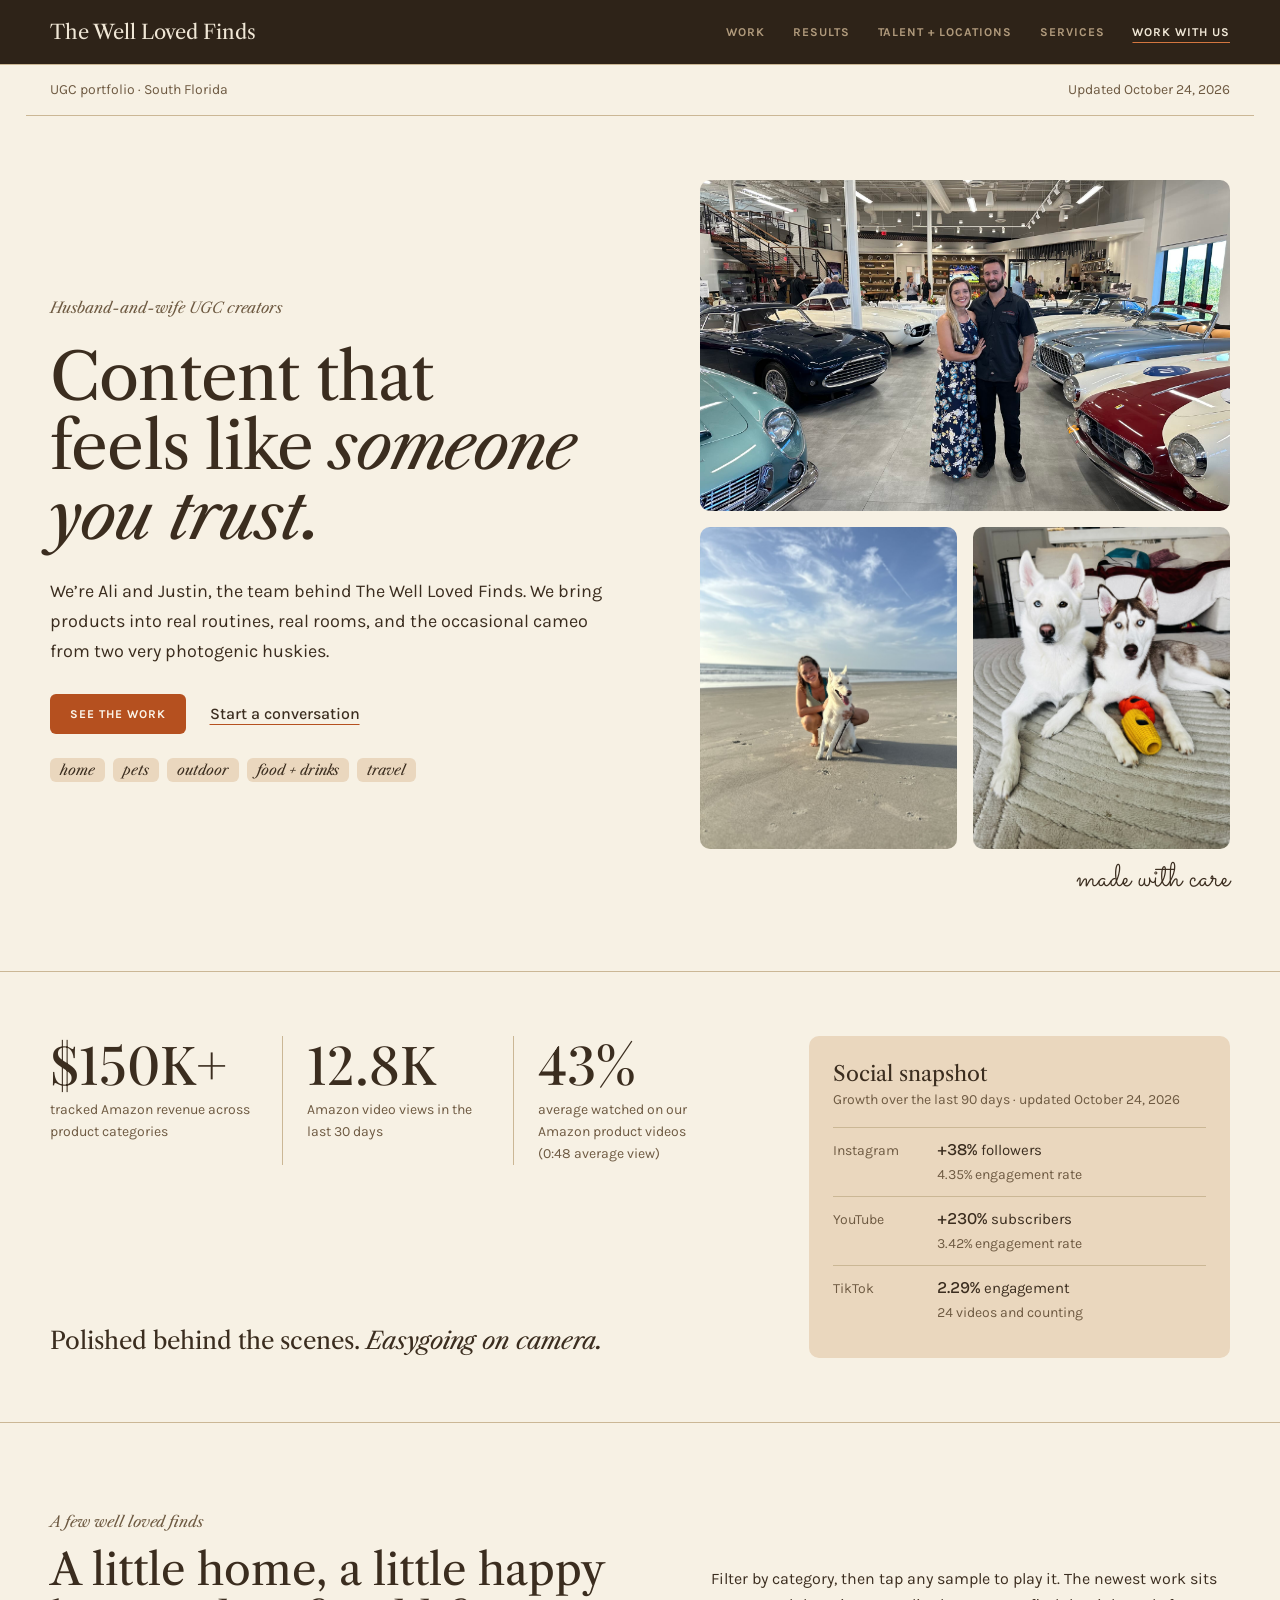
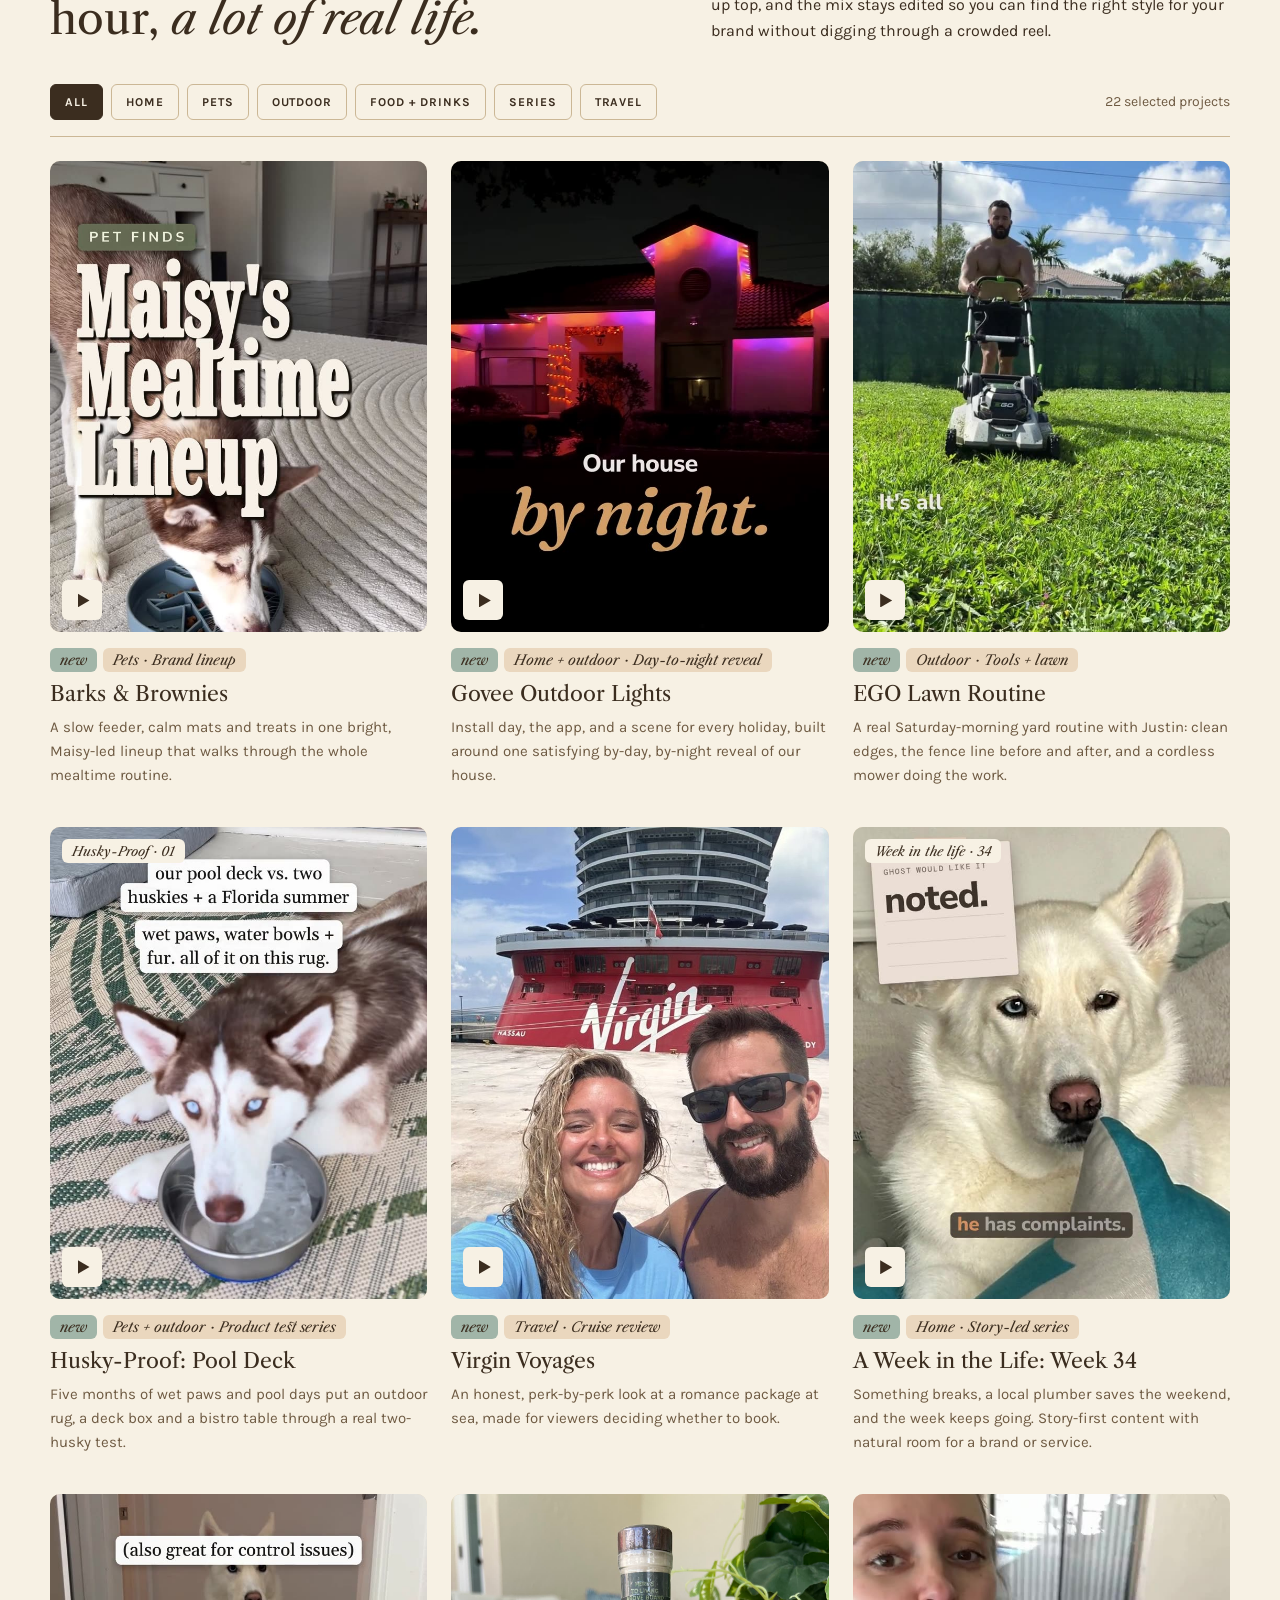
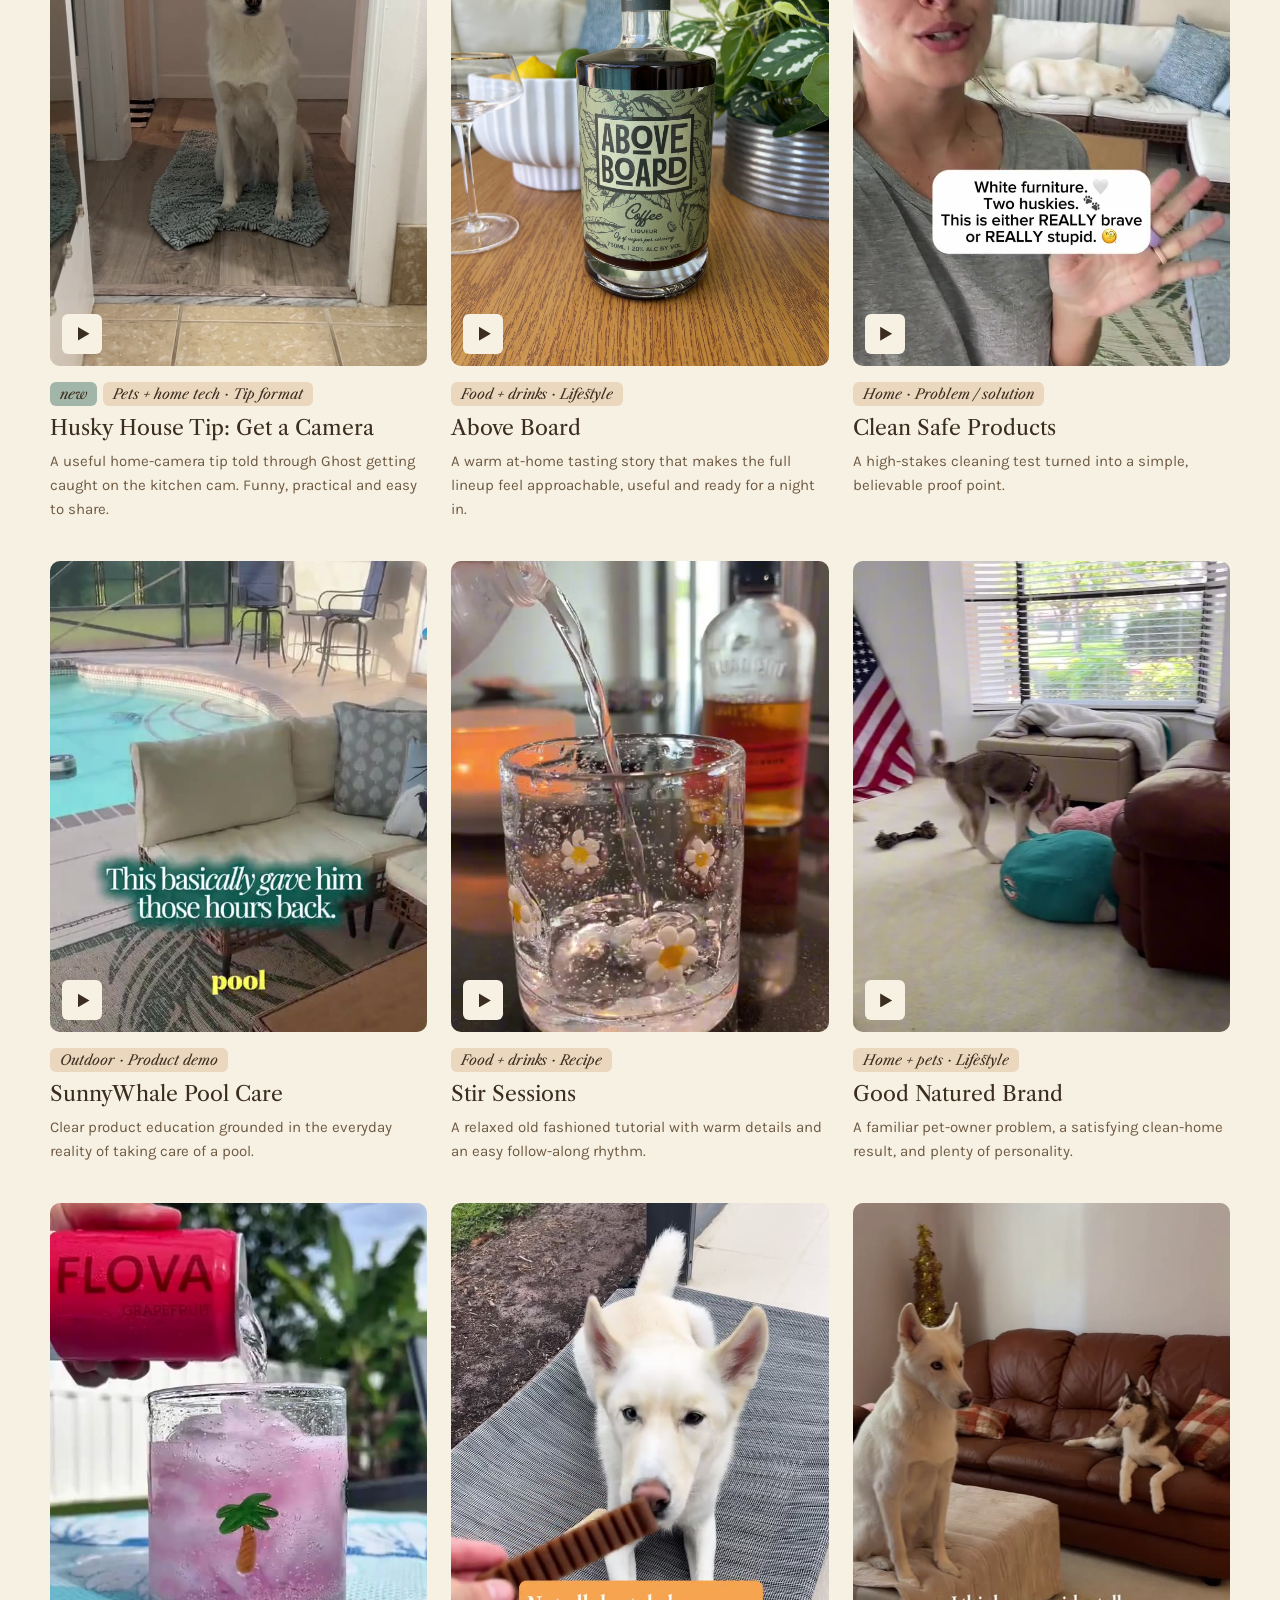
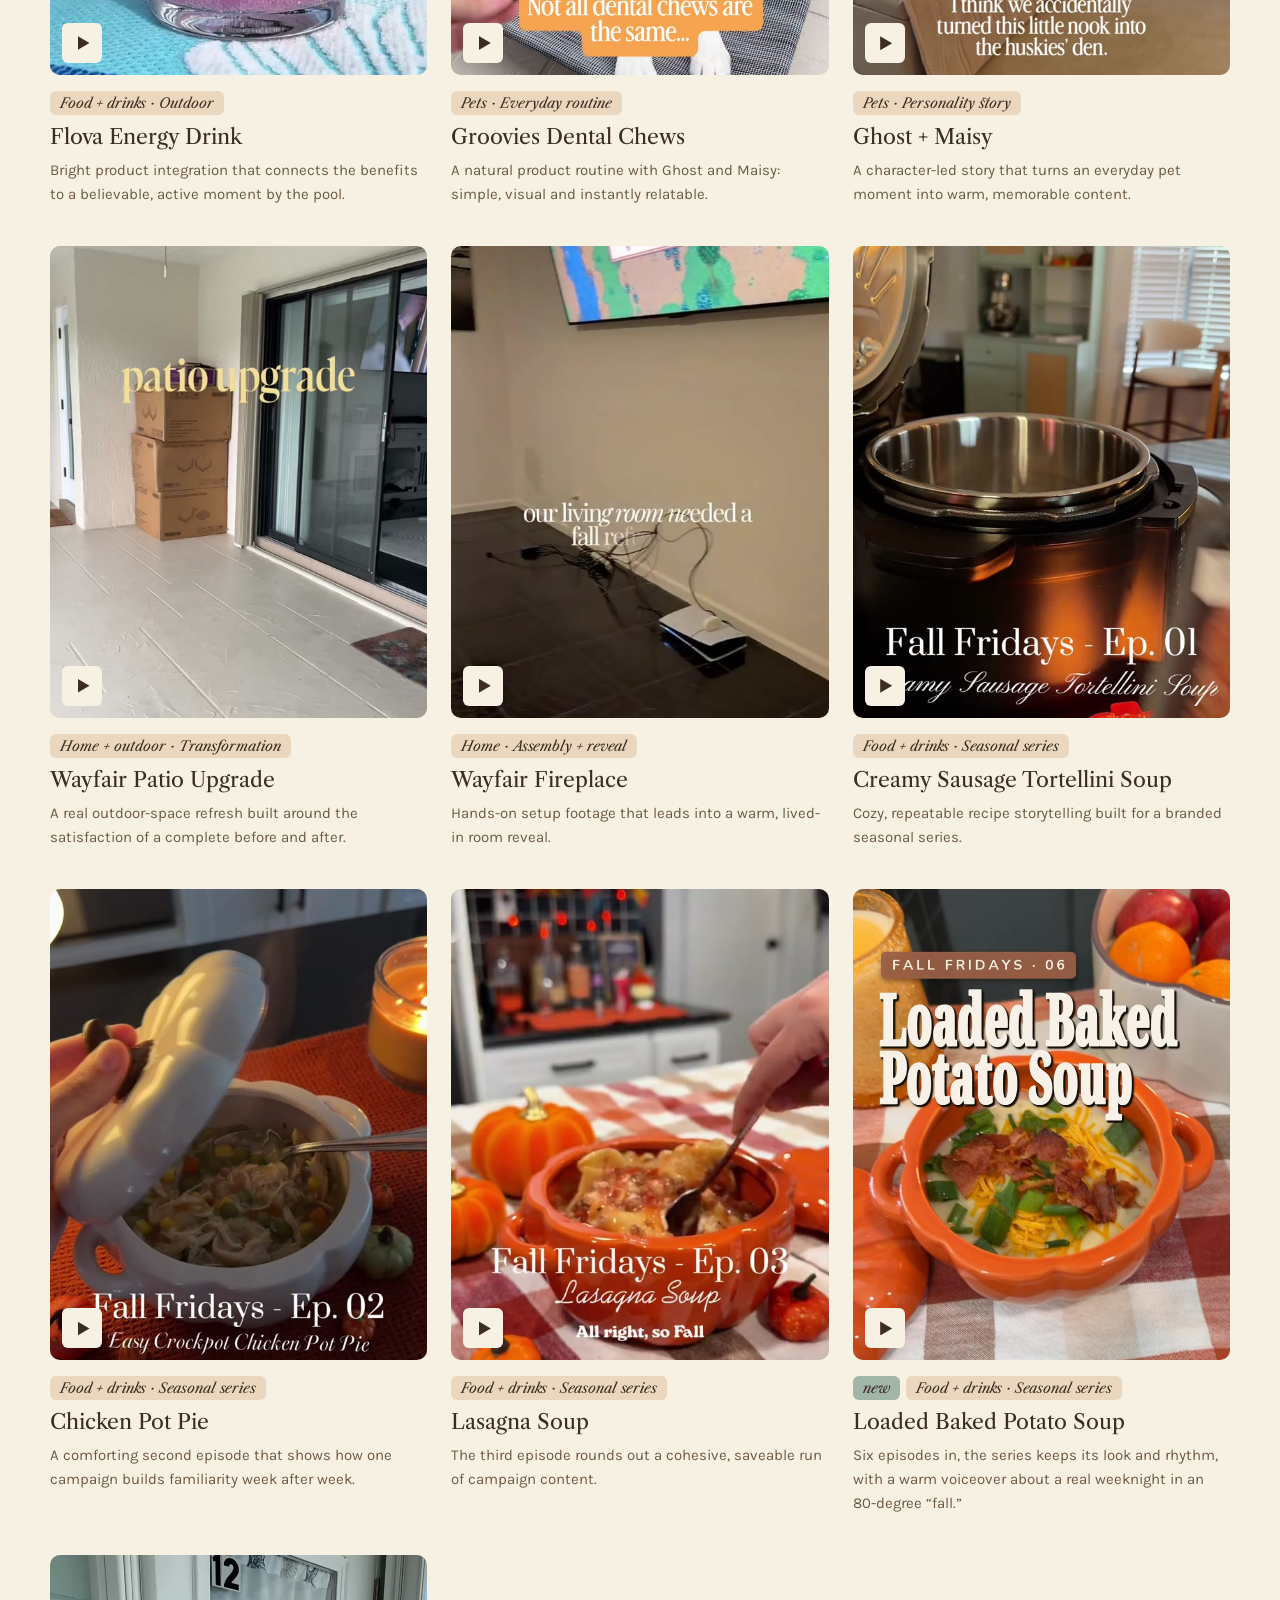
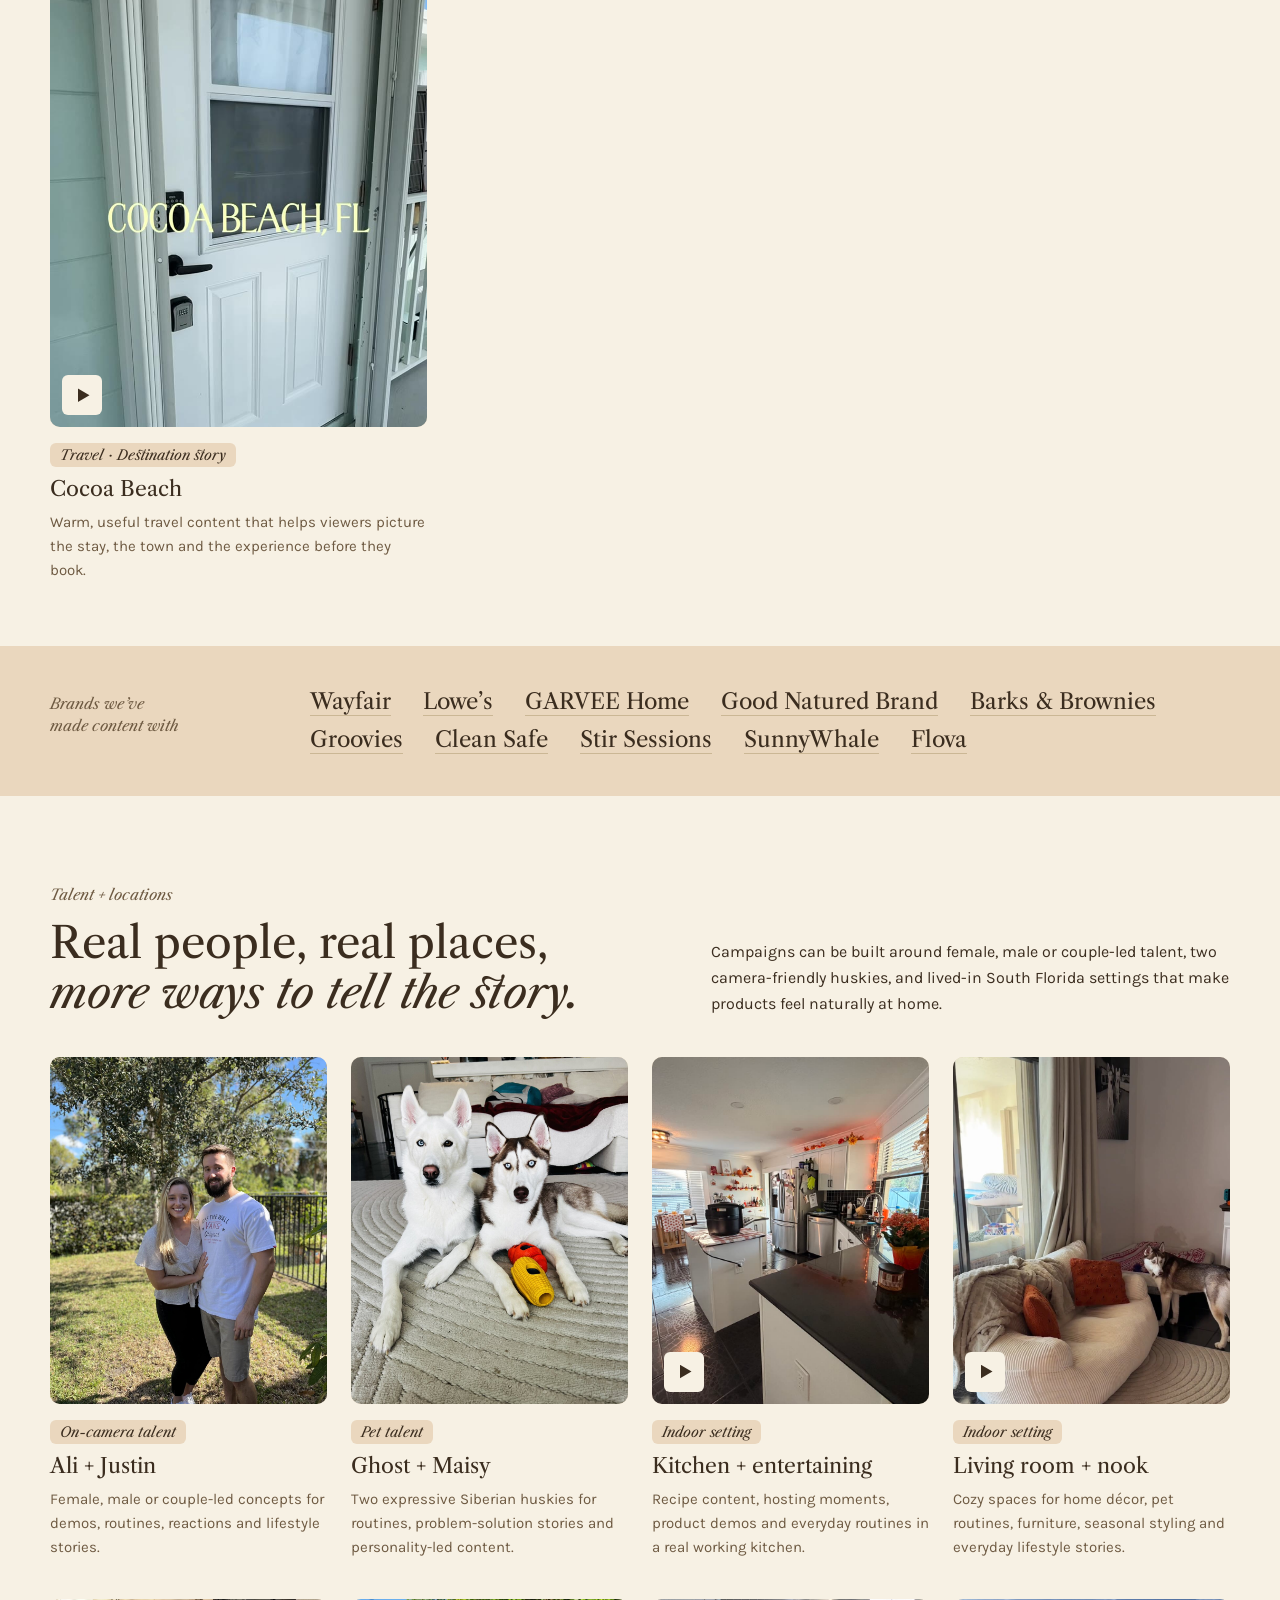
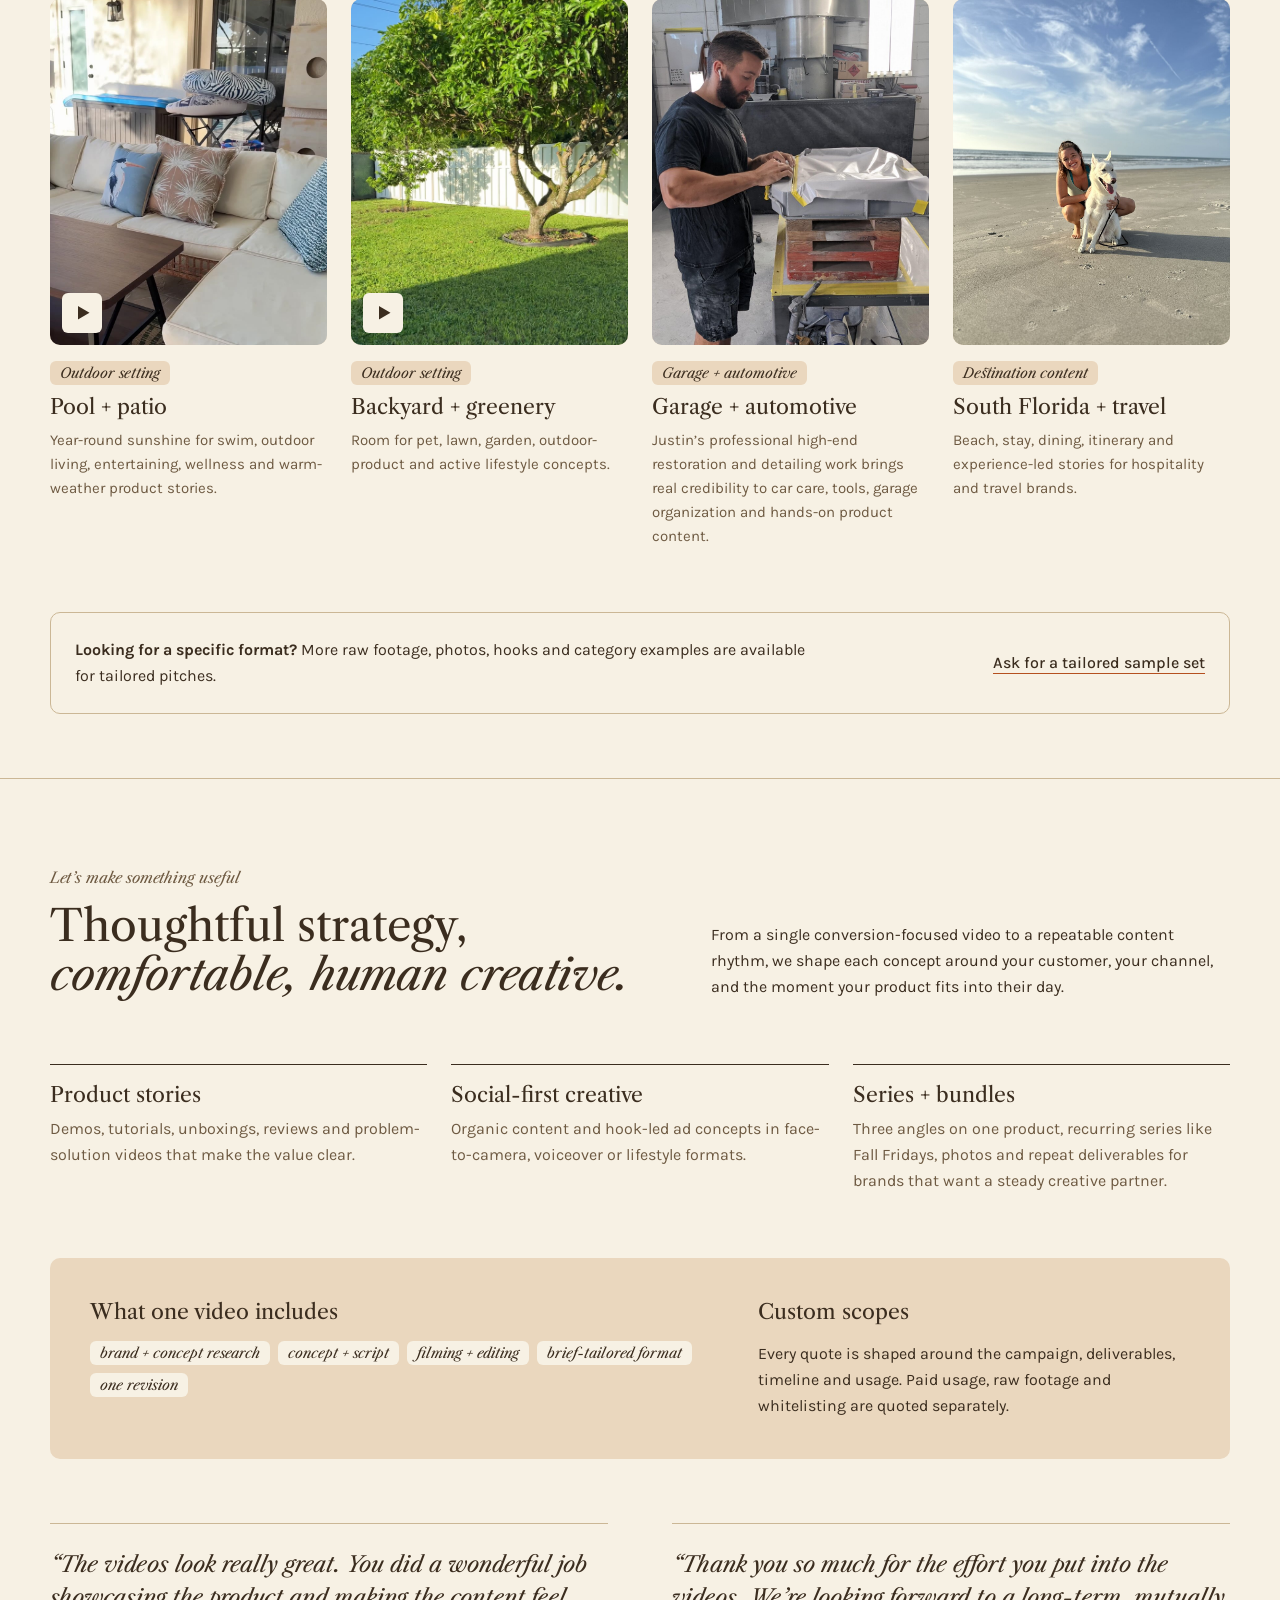
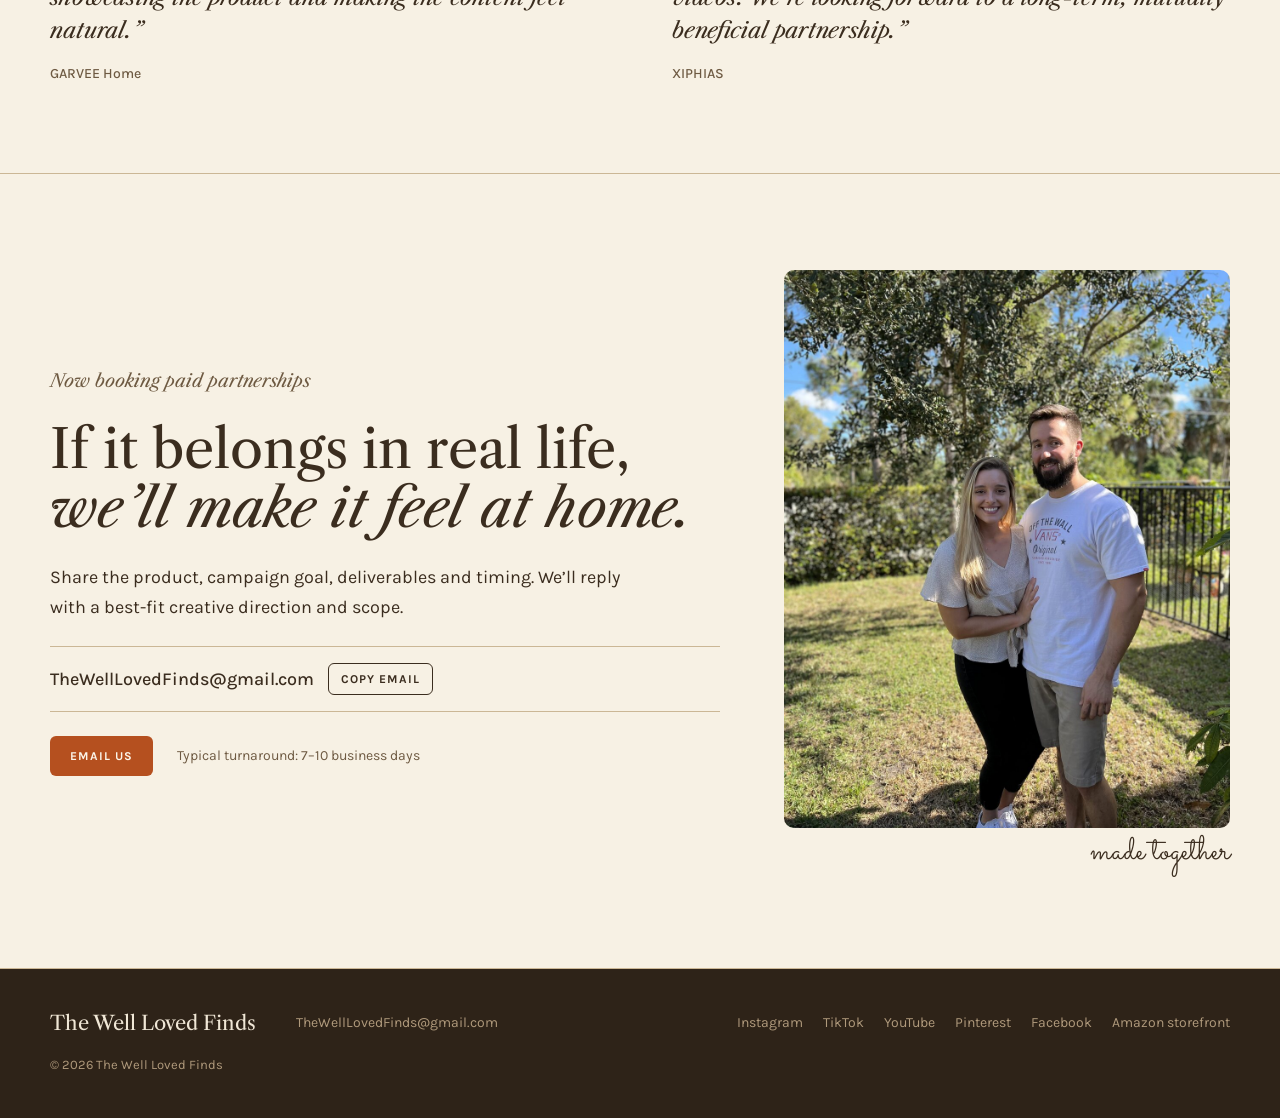
==== commit a88b26a5: "Remove the Creator Connections sales stat Ali says the 30-day brand sales figure isn't accurate.  Co" ====
--- a/index.html
+++ b/index.html
@@ -70,7 +70,6 @@
         <h2 class="visually-hidden" id="results-title">Results</h2>
         <dl class="stats">
           <div class="stat"><dt>tracked Amazon revenue across product categories</dt><dd>$150K+</dd></div>
-          <div class="stat"><dt>in Creator Connections sales for brands in the last 30 days (188 orders)</dt><dd>$8.5K</dd></div>
           <div class="stat"><dt>Amazon video views in the last 30 days</dt><dd>12.8K</dd></div>
           <div class="stat"><dt>average watched on our Amazon product videos (0:48 average view)</dt><dd>43%</dd></div>
         </dl>
--- a/styles.css
+++ b/styles.css
@@ -367,7 +367,7 @@
 .stats {
   margin: 0;
   display: grid;
-  grid-template-columns: repeat(2, minmax(0, 1fr));
+  grid-template-columns: repeat(3, minmax(0, 1fr));
 }
 
 .stat {
@@ -375,11 +375,10 @@
   flex-direction: column-reverse;
   justify-content: flex-end;
   gap: 10px;
-  padding: 0 var(--space-3) var(--space-3);
+  padding-inline: var(--space-3);
   border-left: 1px solid var(--hairline);
 }
-.stat:nth-child(odd) { padding-left: 0; border-left: 0; }
-.stat:nth-child(n+3) { padding-top: var(--space-3); padding-bottom: 0; border-top: 1px solid var(--hairline); }
+.stat:first-child { padding-left: 0; border-left: 0; }
 
 .stat dd {
   margin: 0;
@@ -394,7 +393,7 @@
   font-size: 14px;
   line-height: 22px;
   color: var(--ink-soft);
-  max-width: 19em;
+  max-width: 16em;
 }
 
 .snapshot {
@@ -843,7 +842,6 @@
     border-left: 0;
     border-bottom: 1px solid var(--hairline);
   }
-  .stat:nth-child(n+3) { padding-top: 0; border-top: 0; padding-bottom: var(--space-2); }
   .stat dd { min-width: 5ch; font-size: 2.5rem; }
   .site-footer__inner { grid-template-columns: minmax(0, 1fr); }
   .site-footer__social { justify-content: flex-start; }
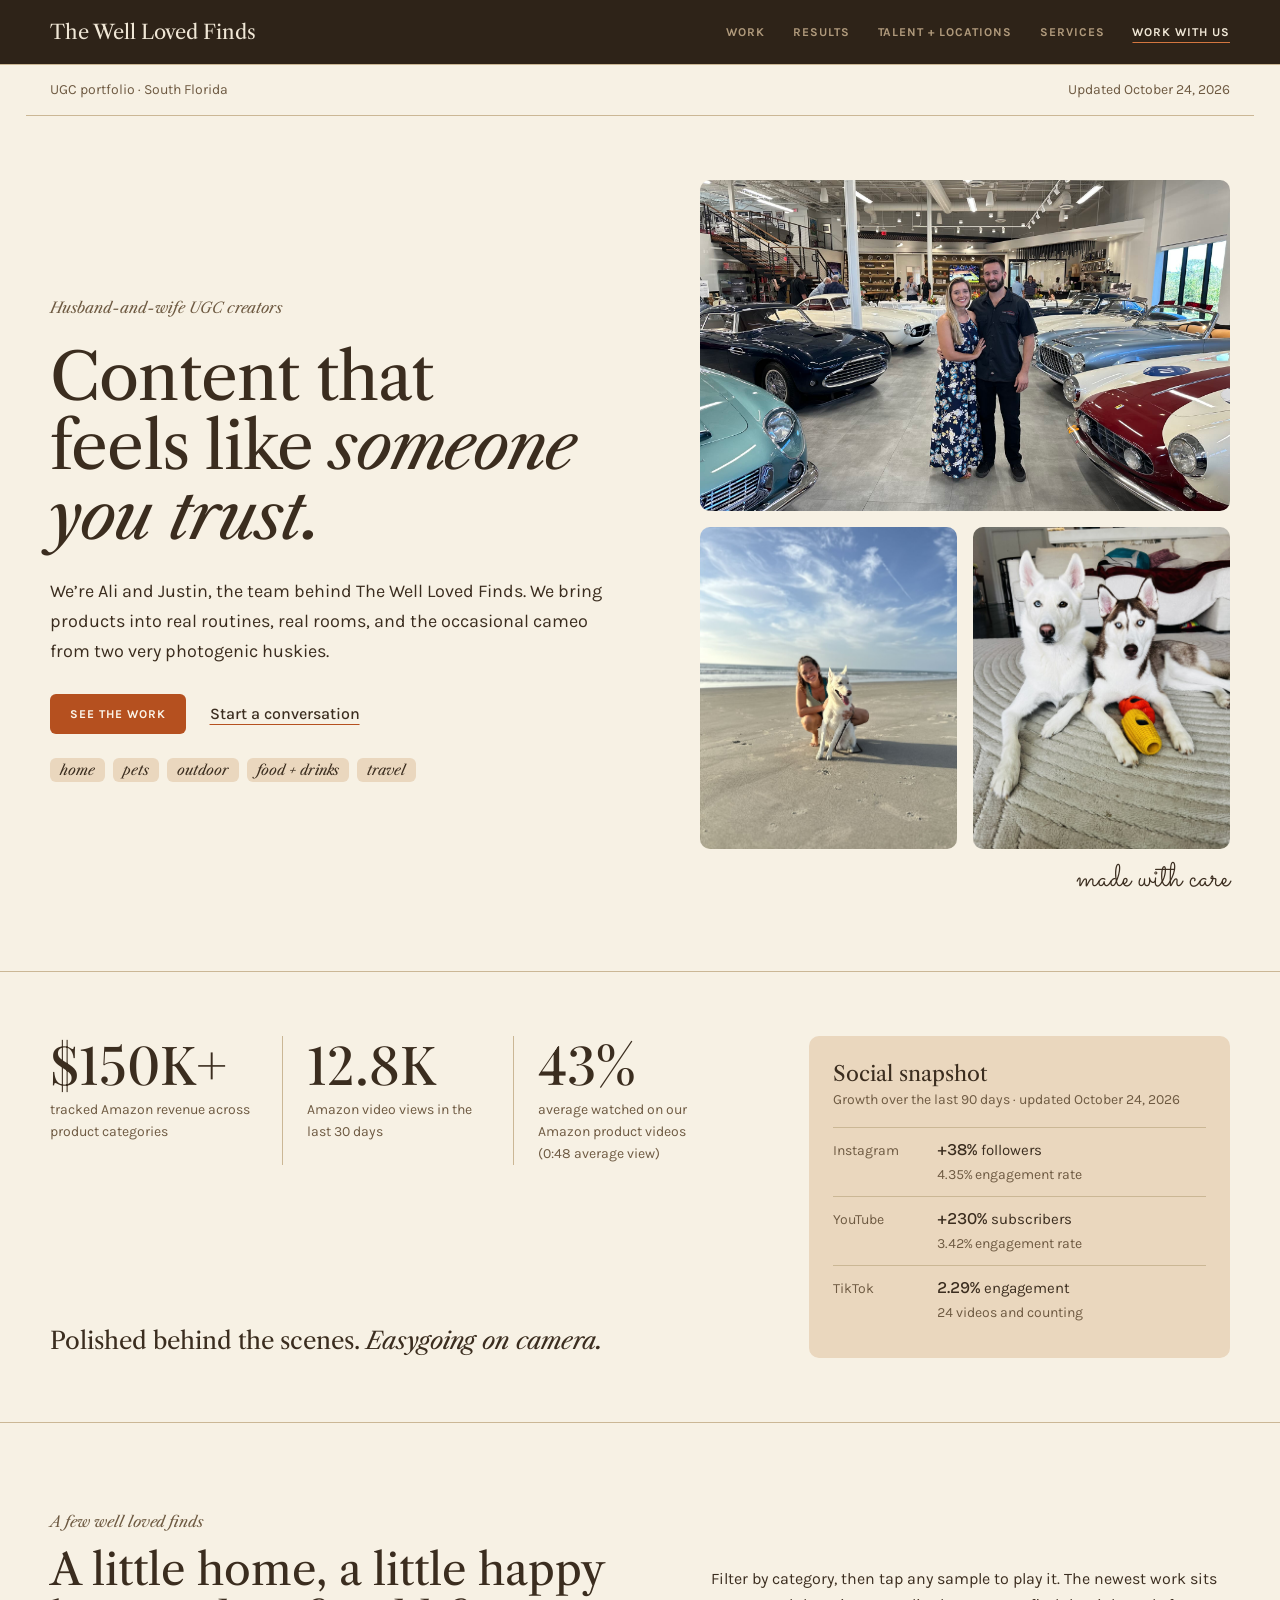
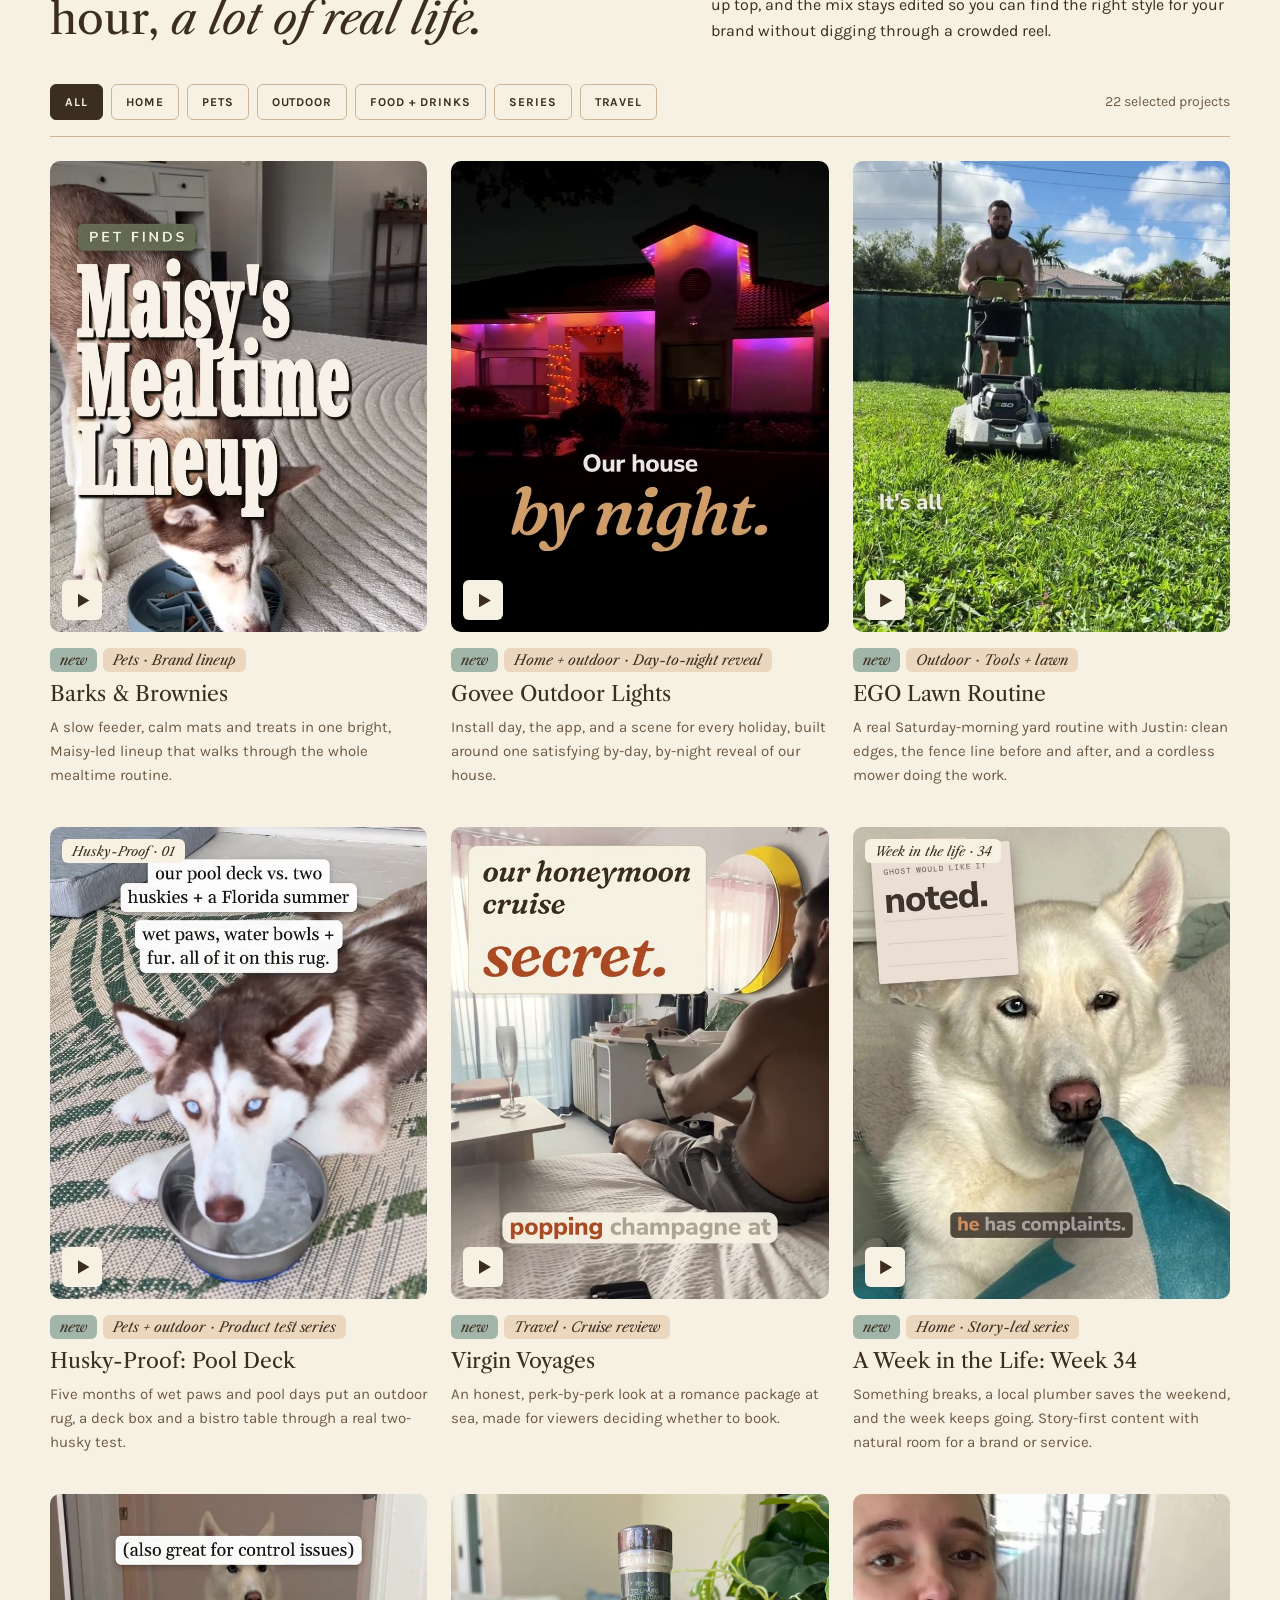
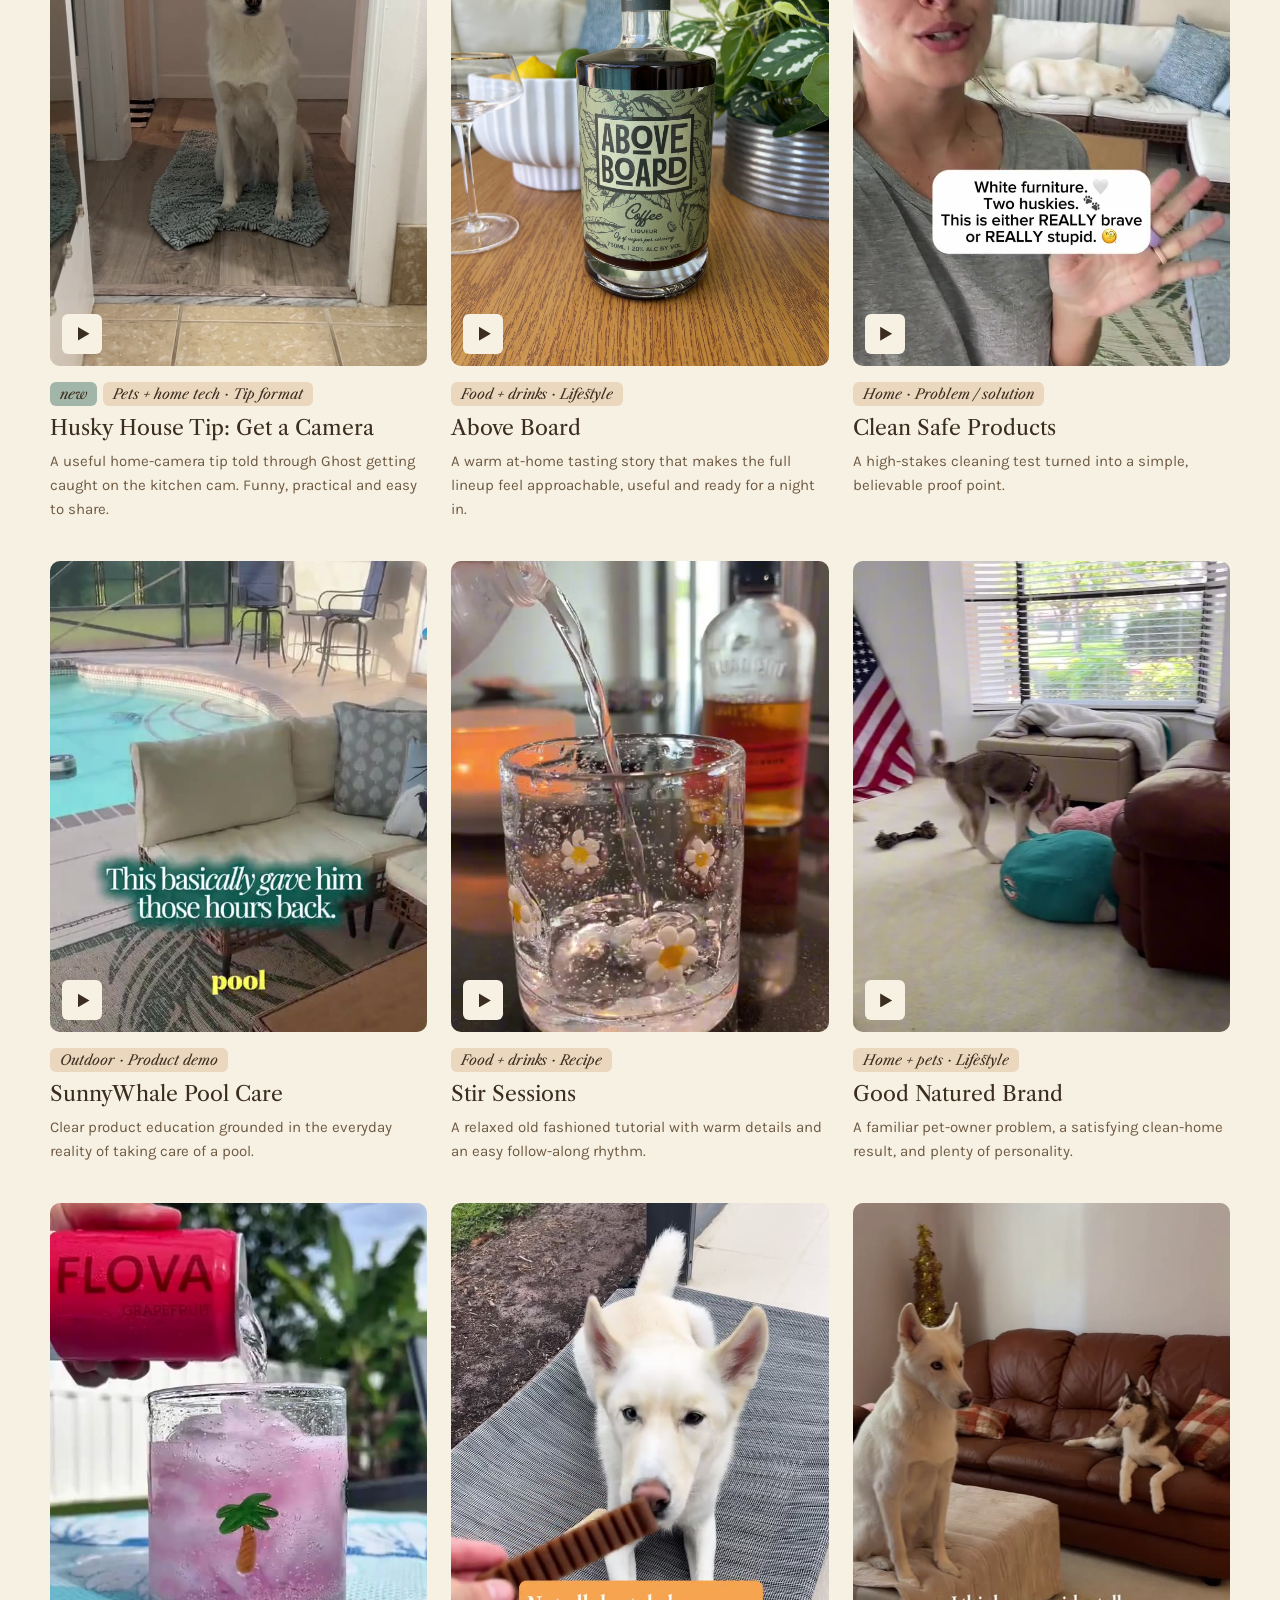
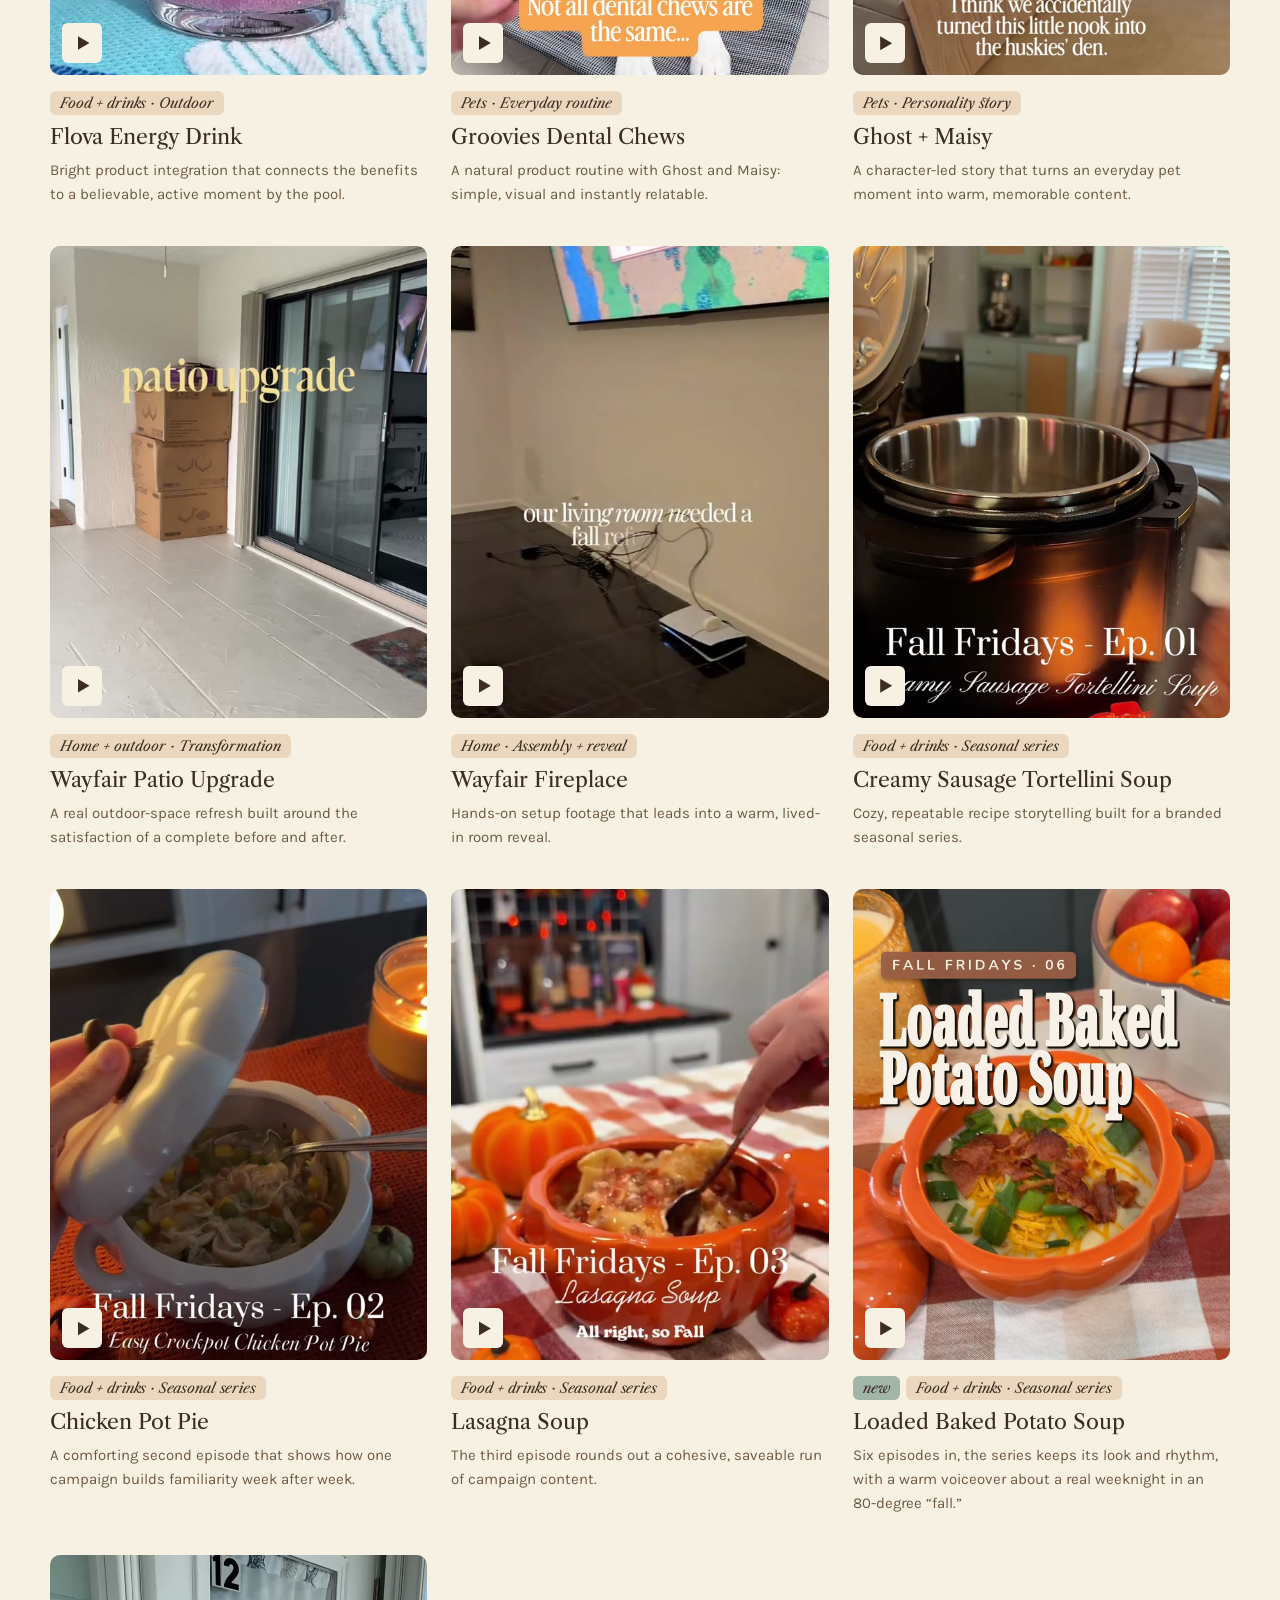
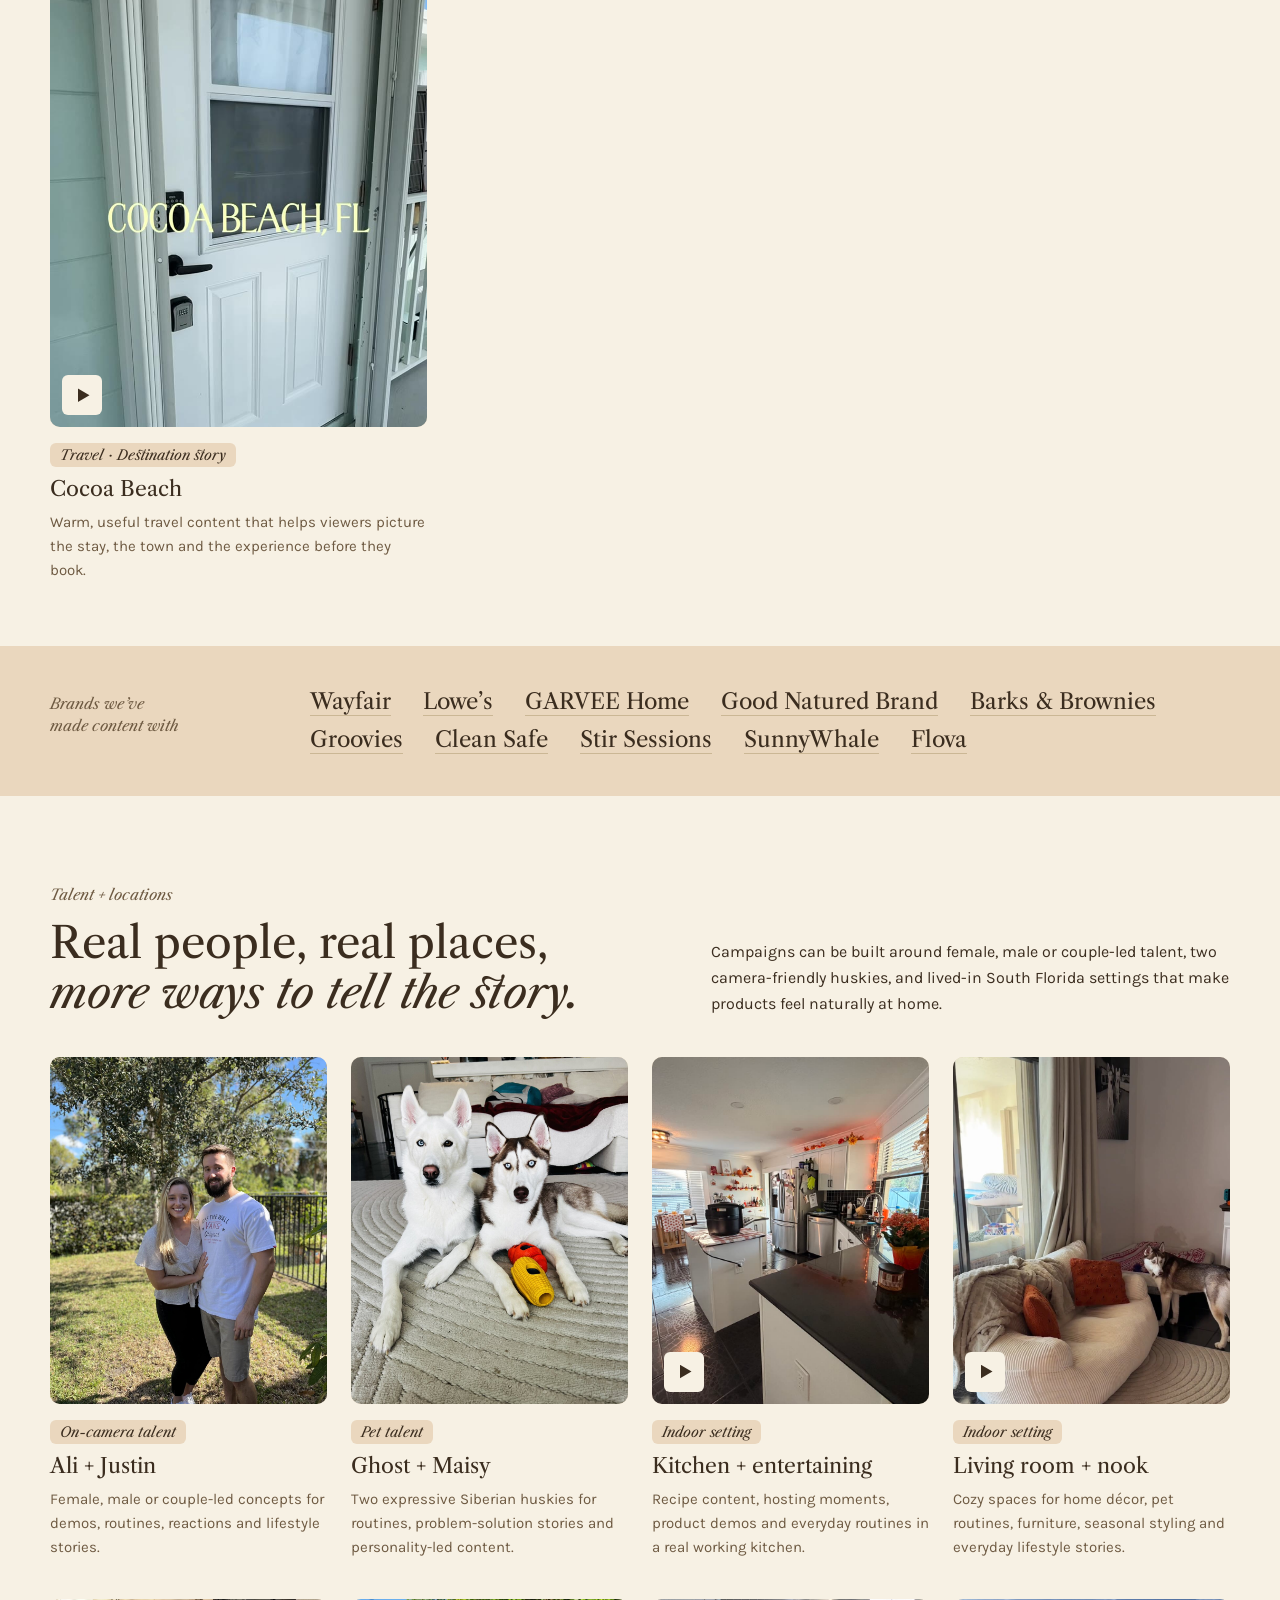
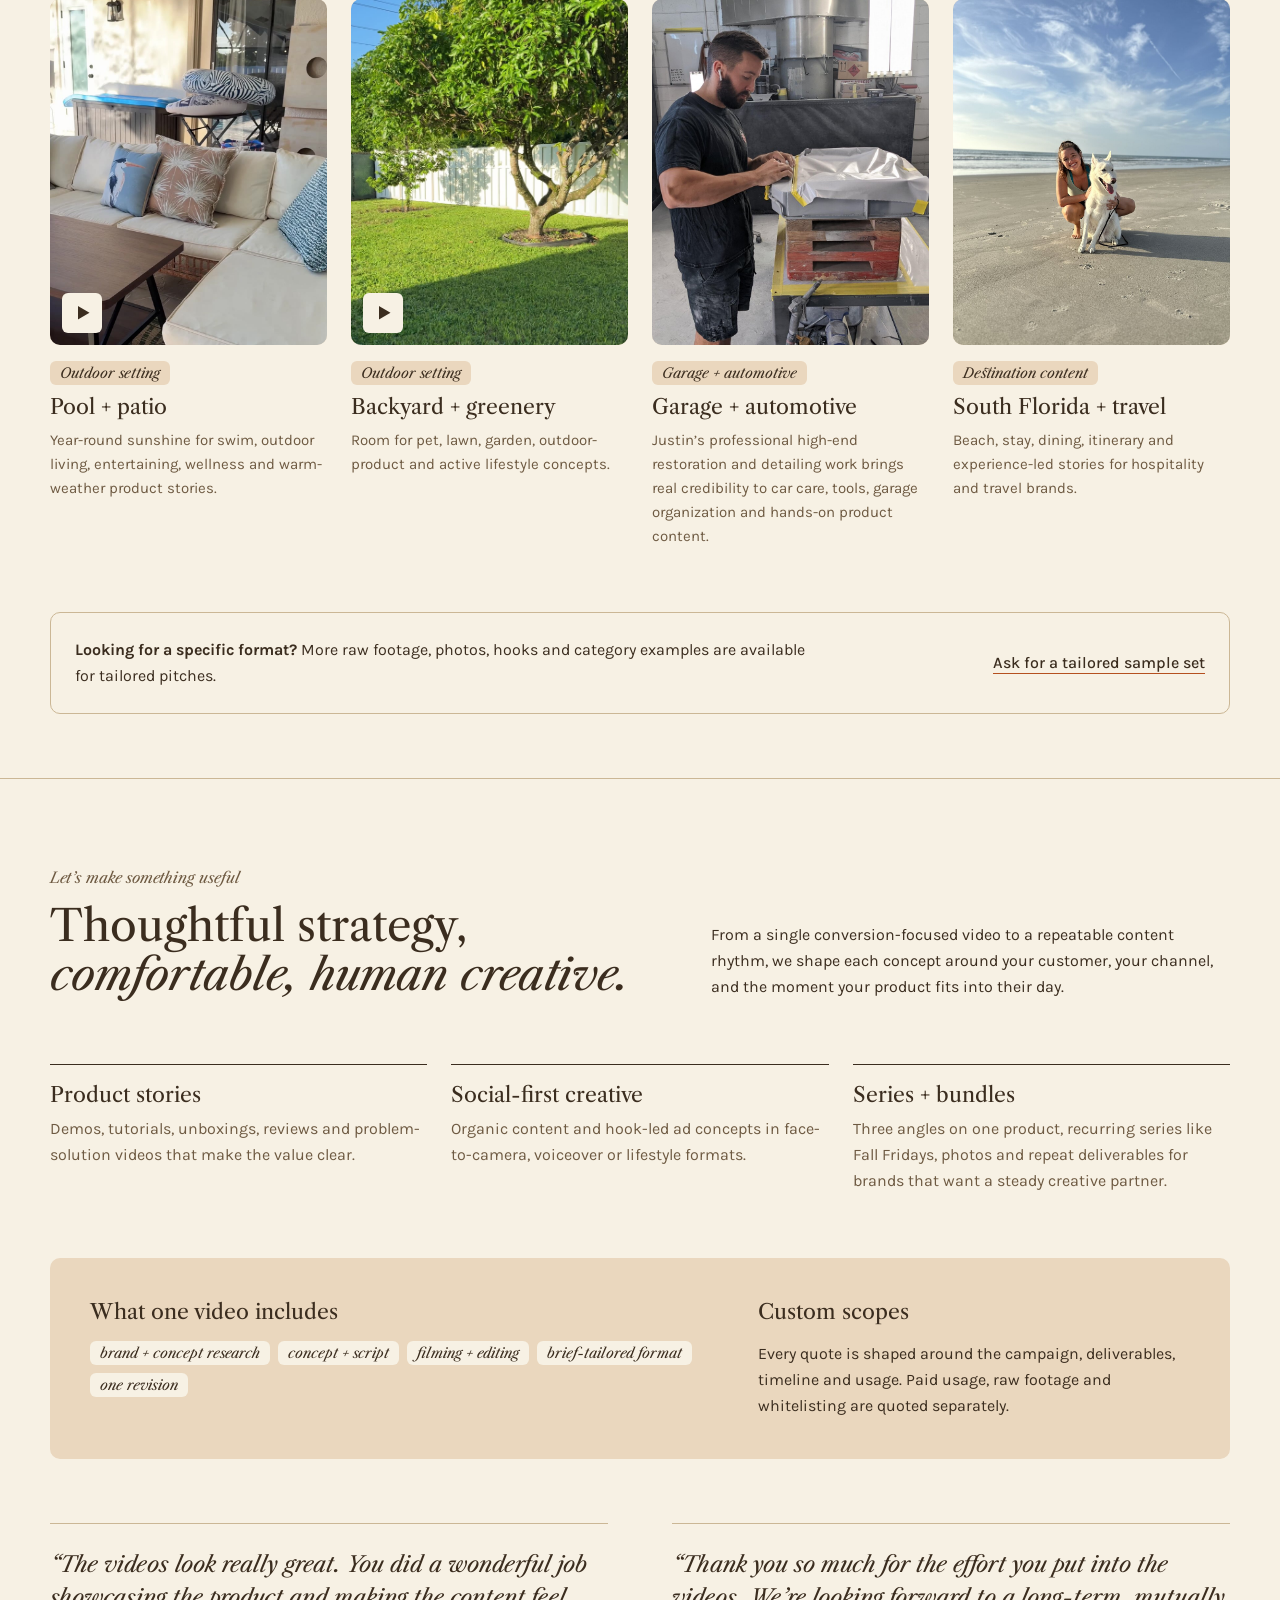
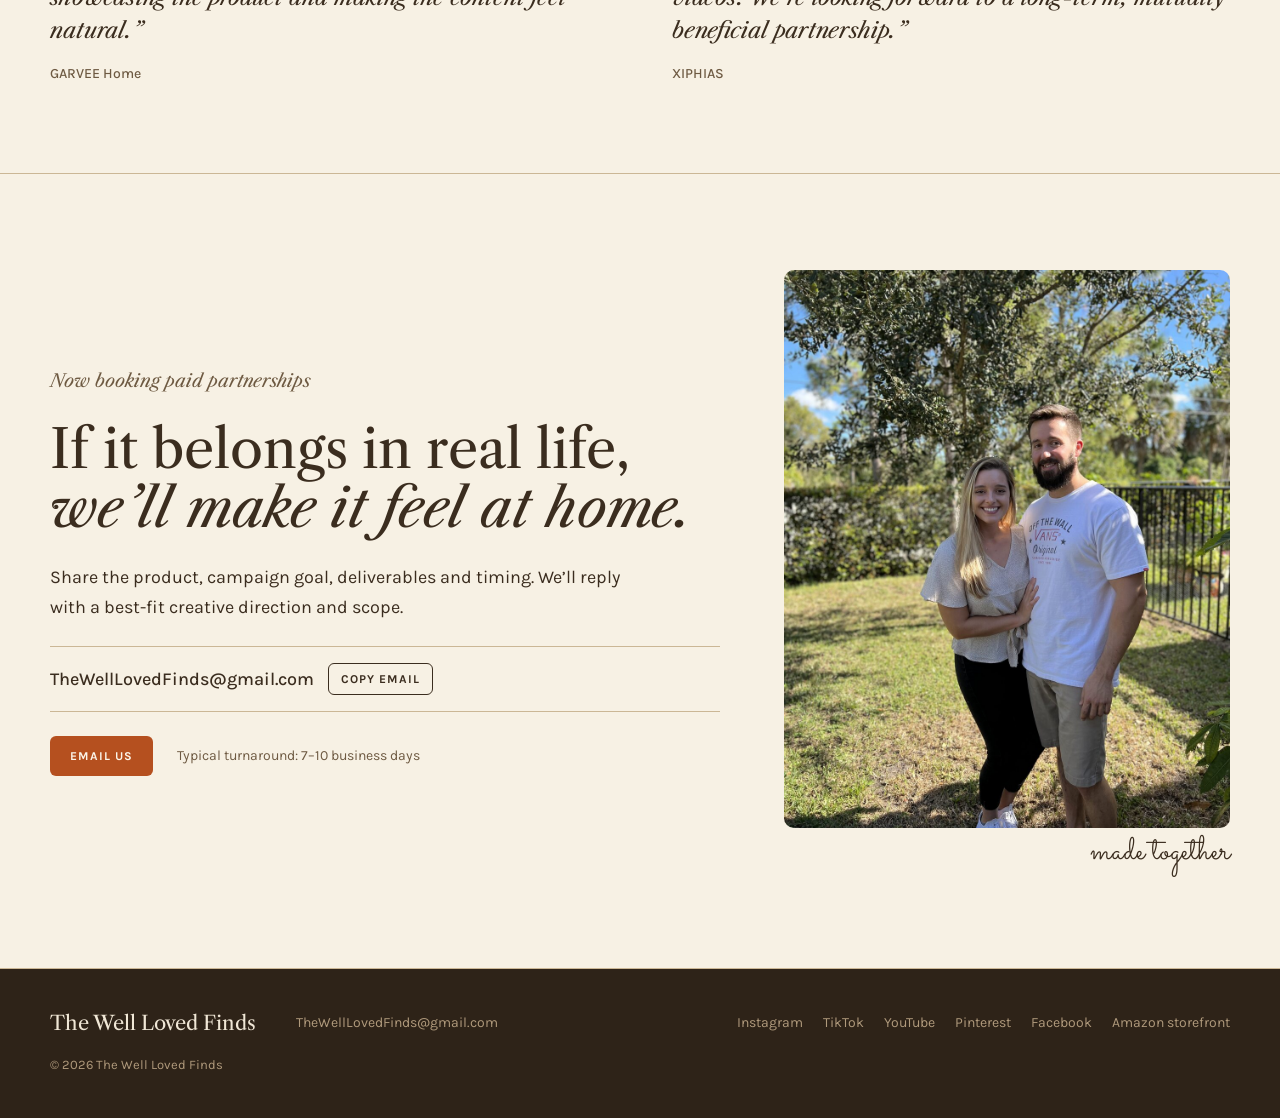
==== commit b9f76ed6: "Use the posted Virgin Voyages reel (v6) The portfolio had an early draft. Swapped in v6, the version" ====
--- a/index.html
+++ b/index.html
@@ -168,7 +168,7 @@
 
         <article class="card" data-category="travel" data-new>
           <button class="card__media" type="button" data-video="assets/virgin-voyages-web.mp4" data-title="Virgin Voyages · Is the romance package worth it?">
-            <img src="assets/virgin-voyages-poster.jpg" alt="Ali and Justin in front of a Virgin Voyages ship" width="720" height="900" loading="lazy">
+            <img src="assets/virgin-voyages-poster.jpg" alt="Justin popping champagne in our cabin, with the hook our honeymoon cruise secret" width="720" height="1280" loading="lazy">
             <span class="play" aria-hidden="true"></span>
             <span class="visually-hidden">Play the Virgin Voyages sample</span>
           </button>
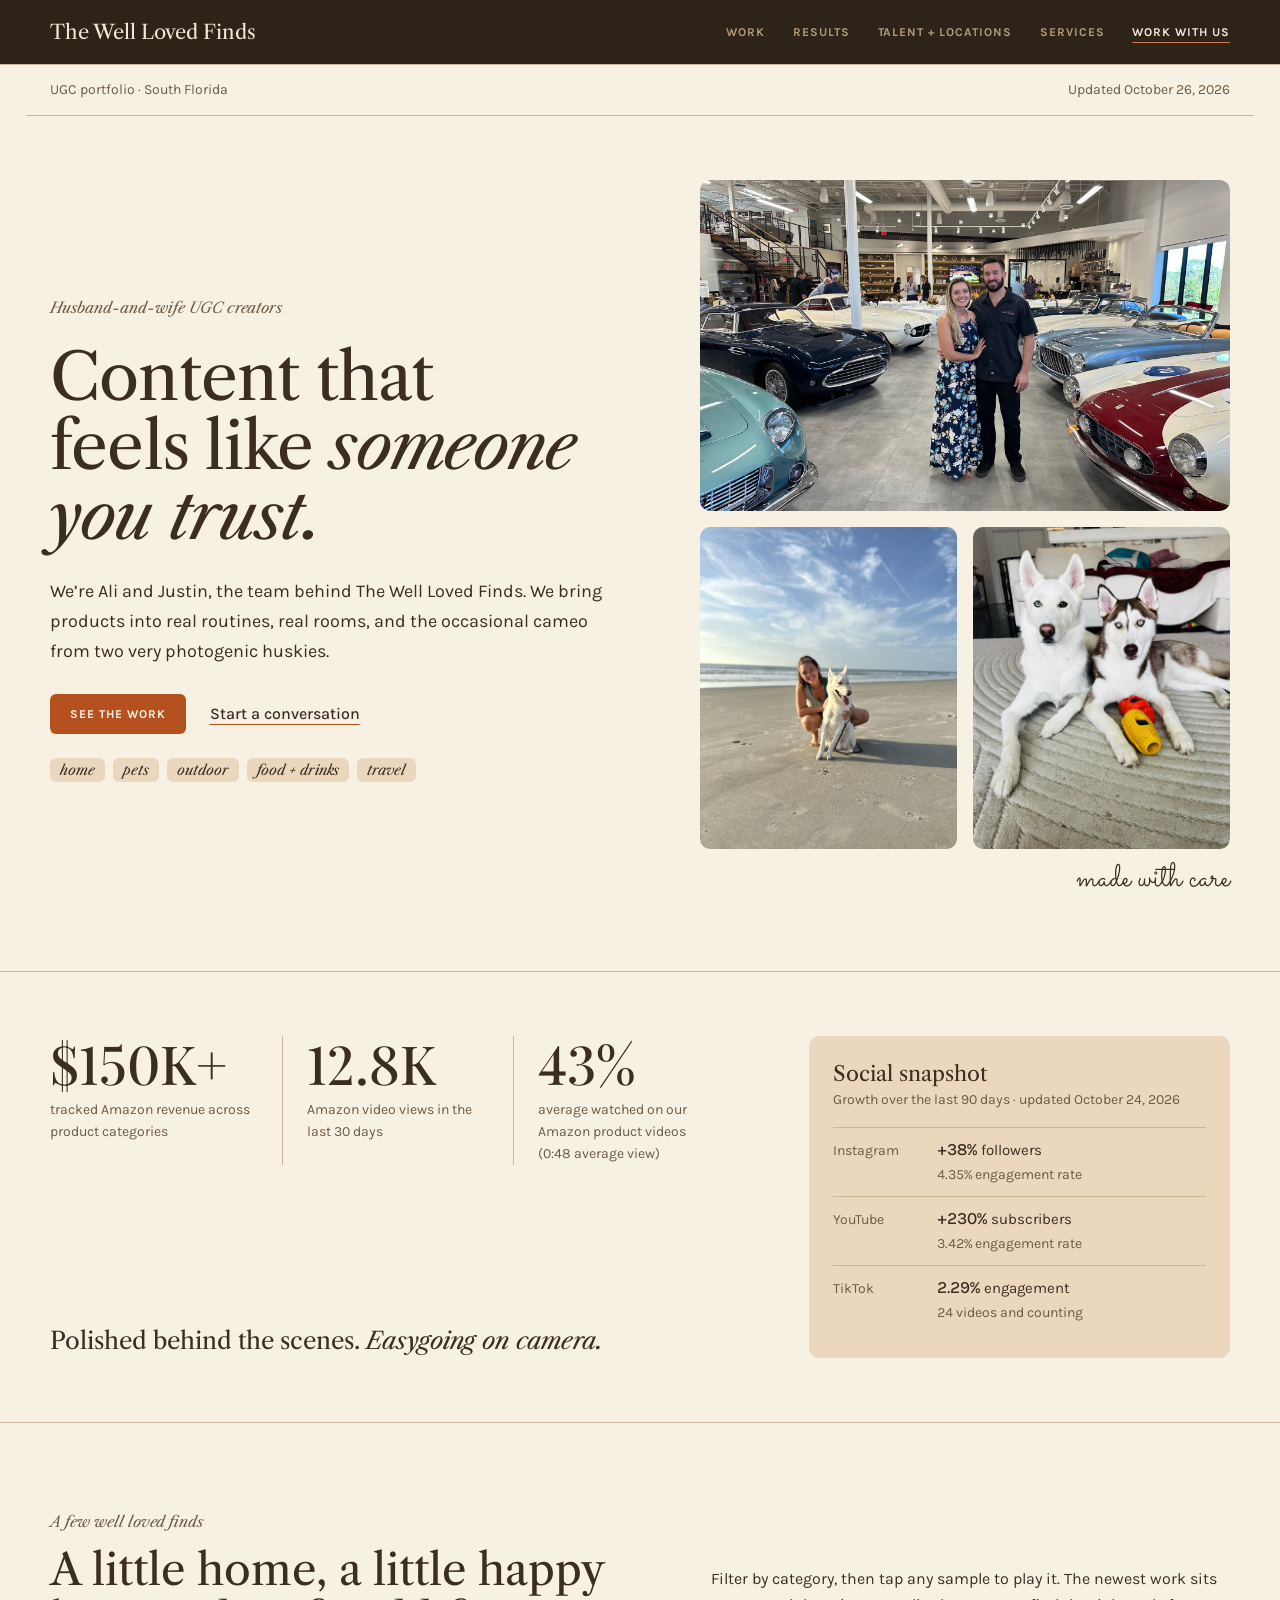
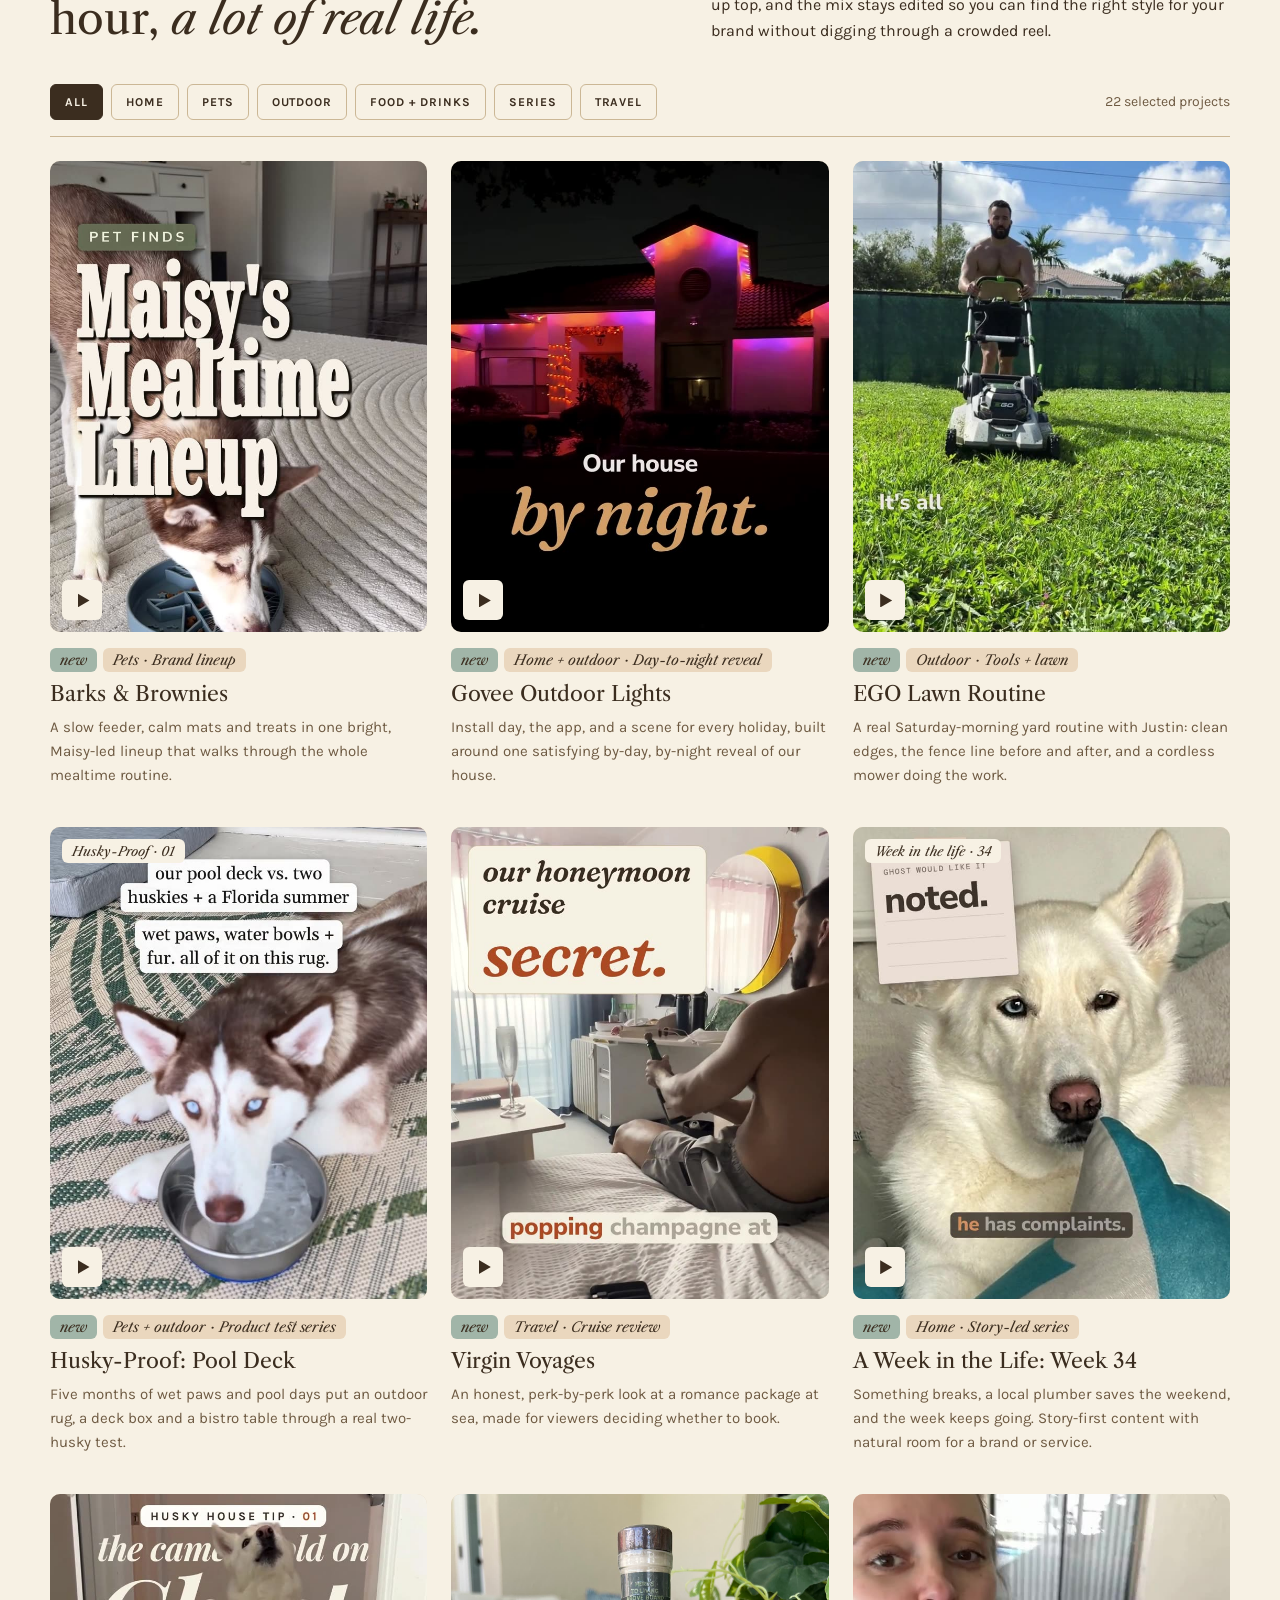
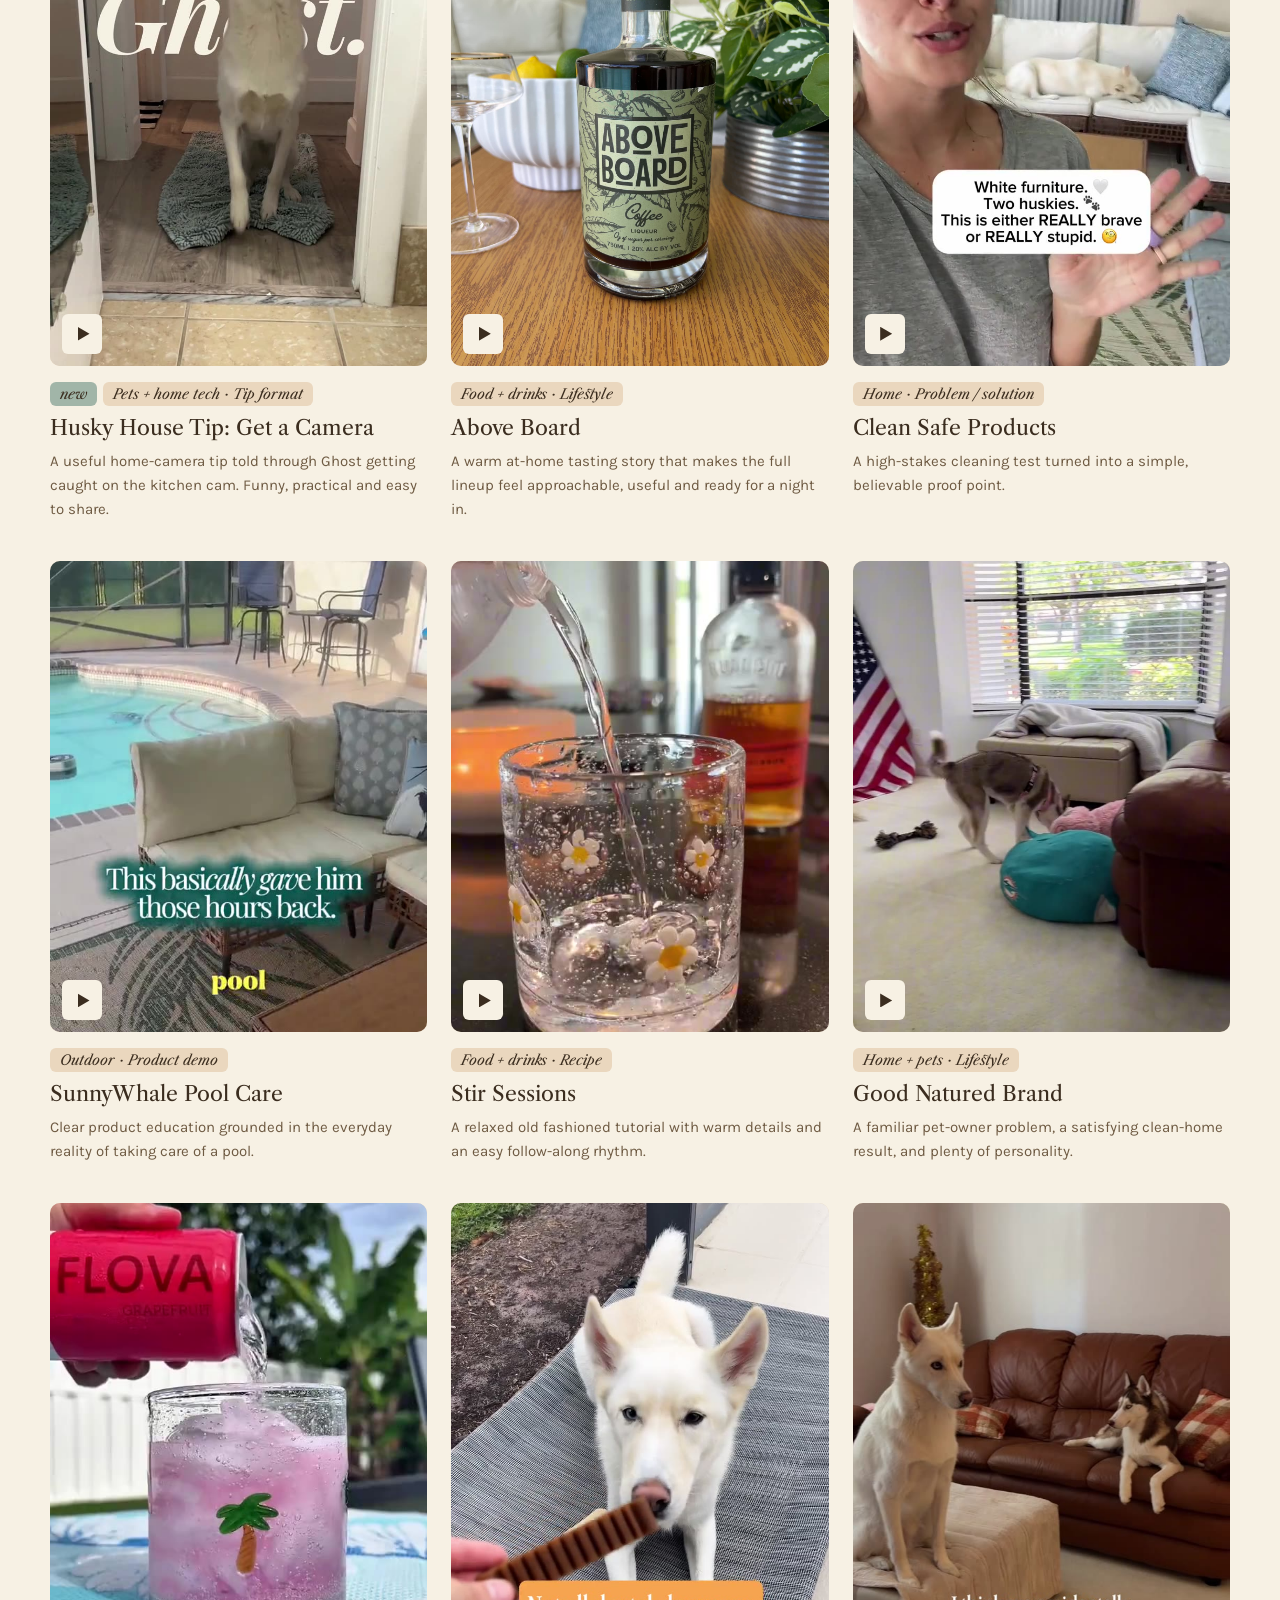
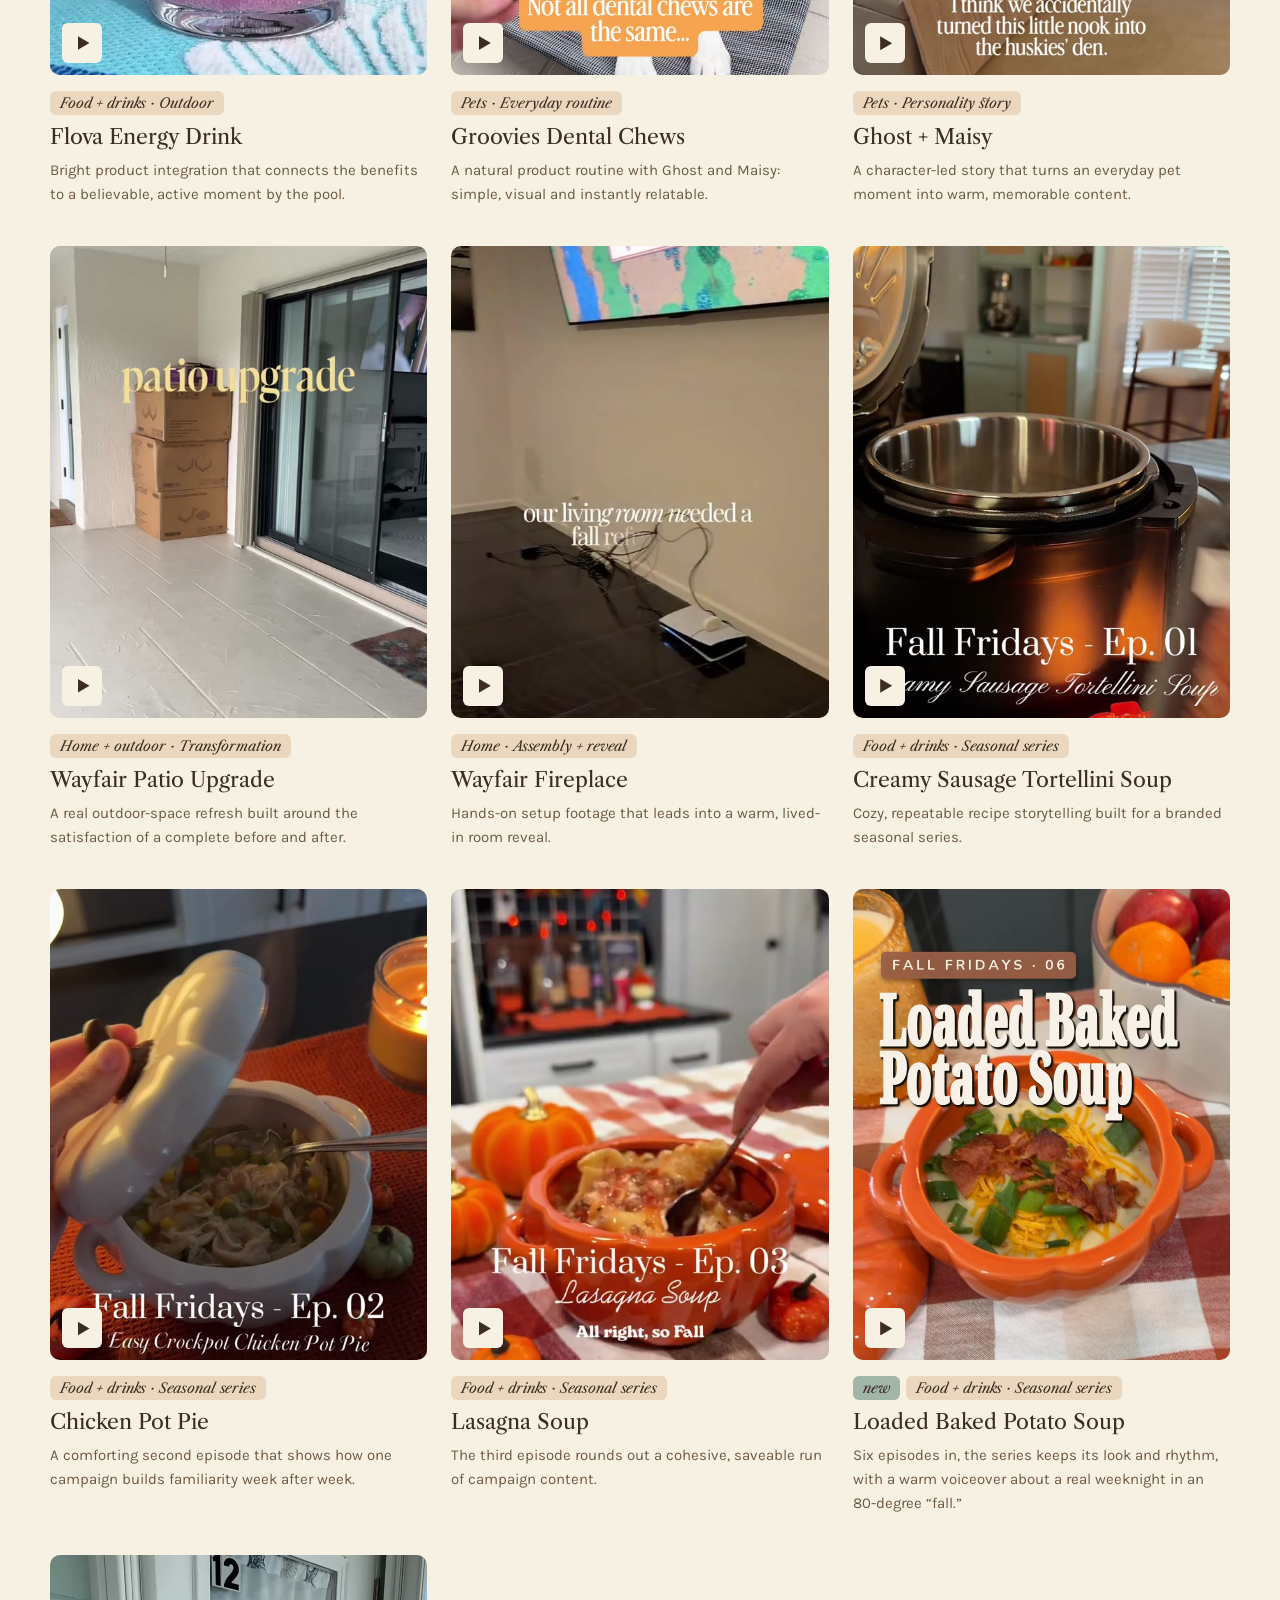
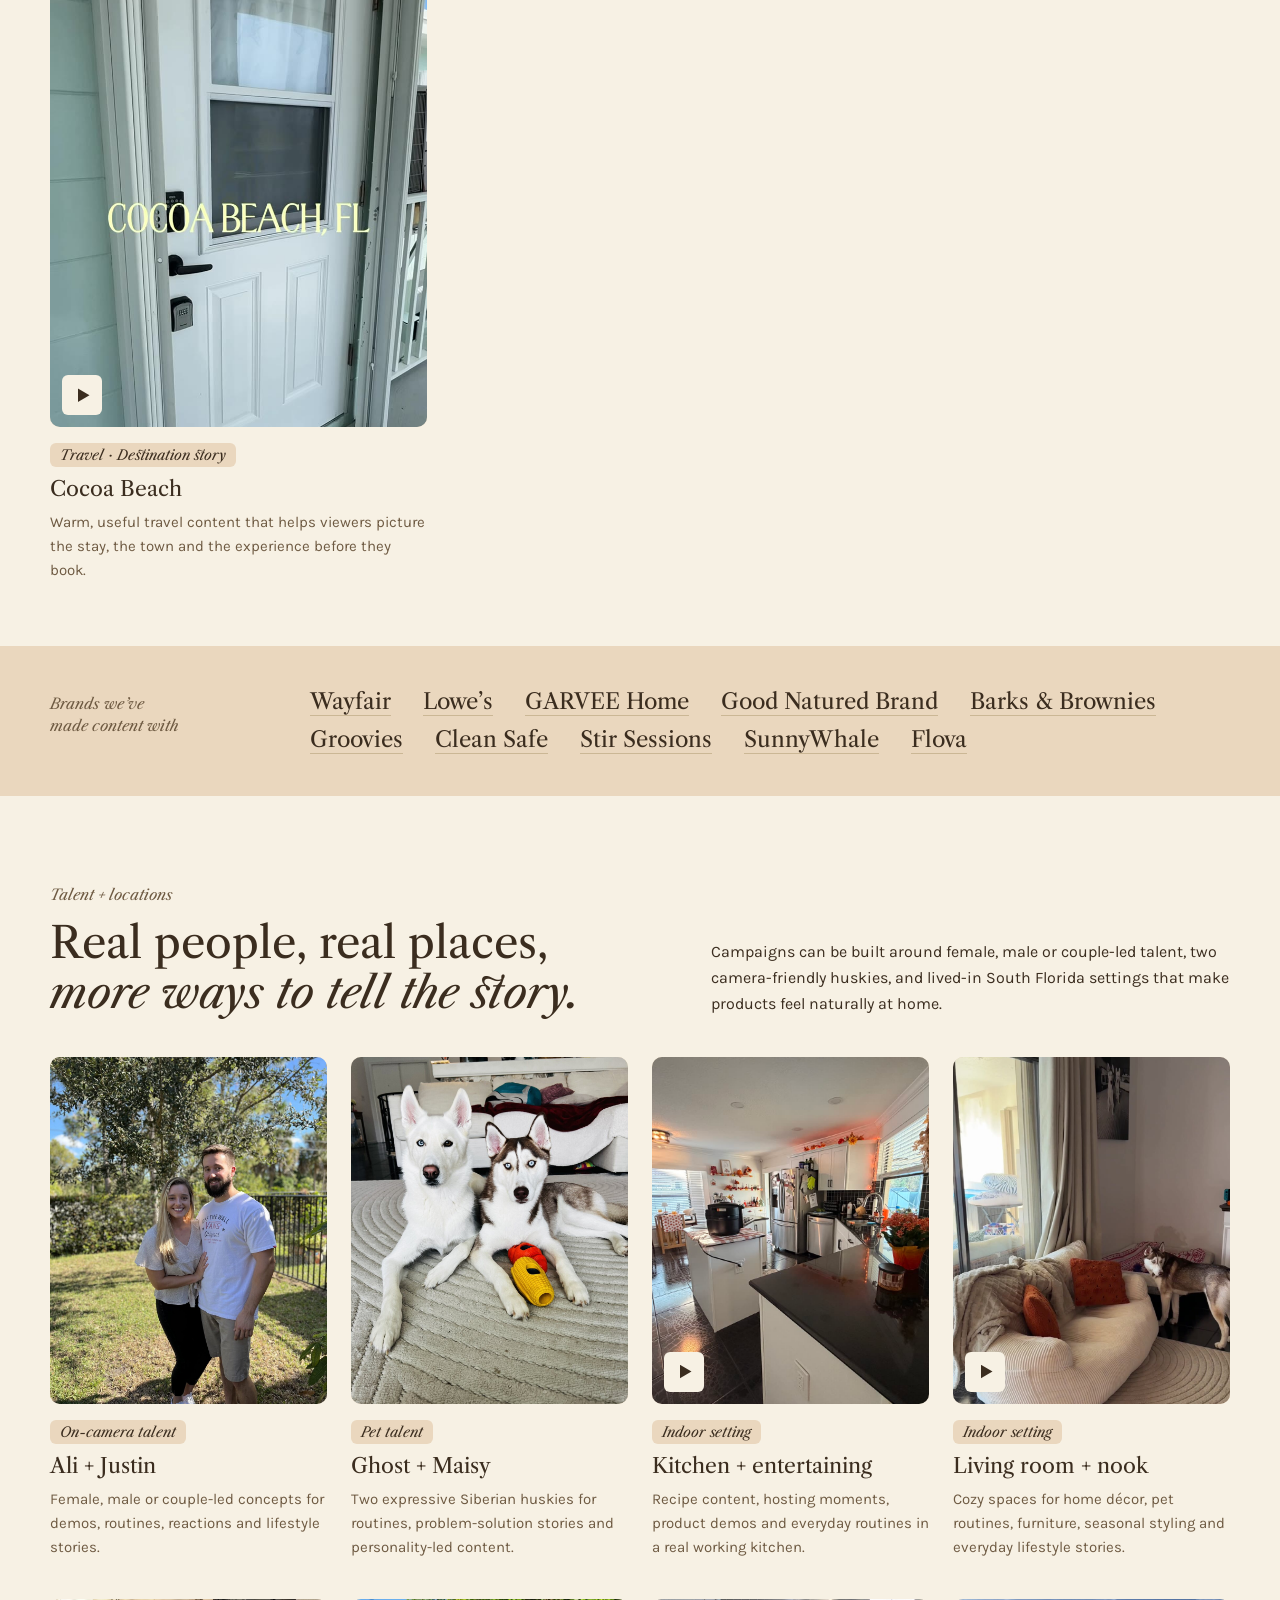
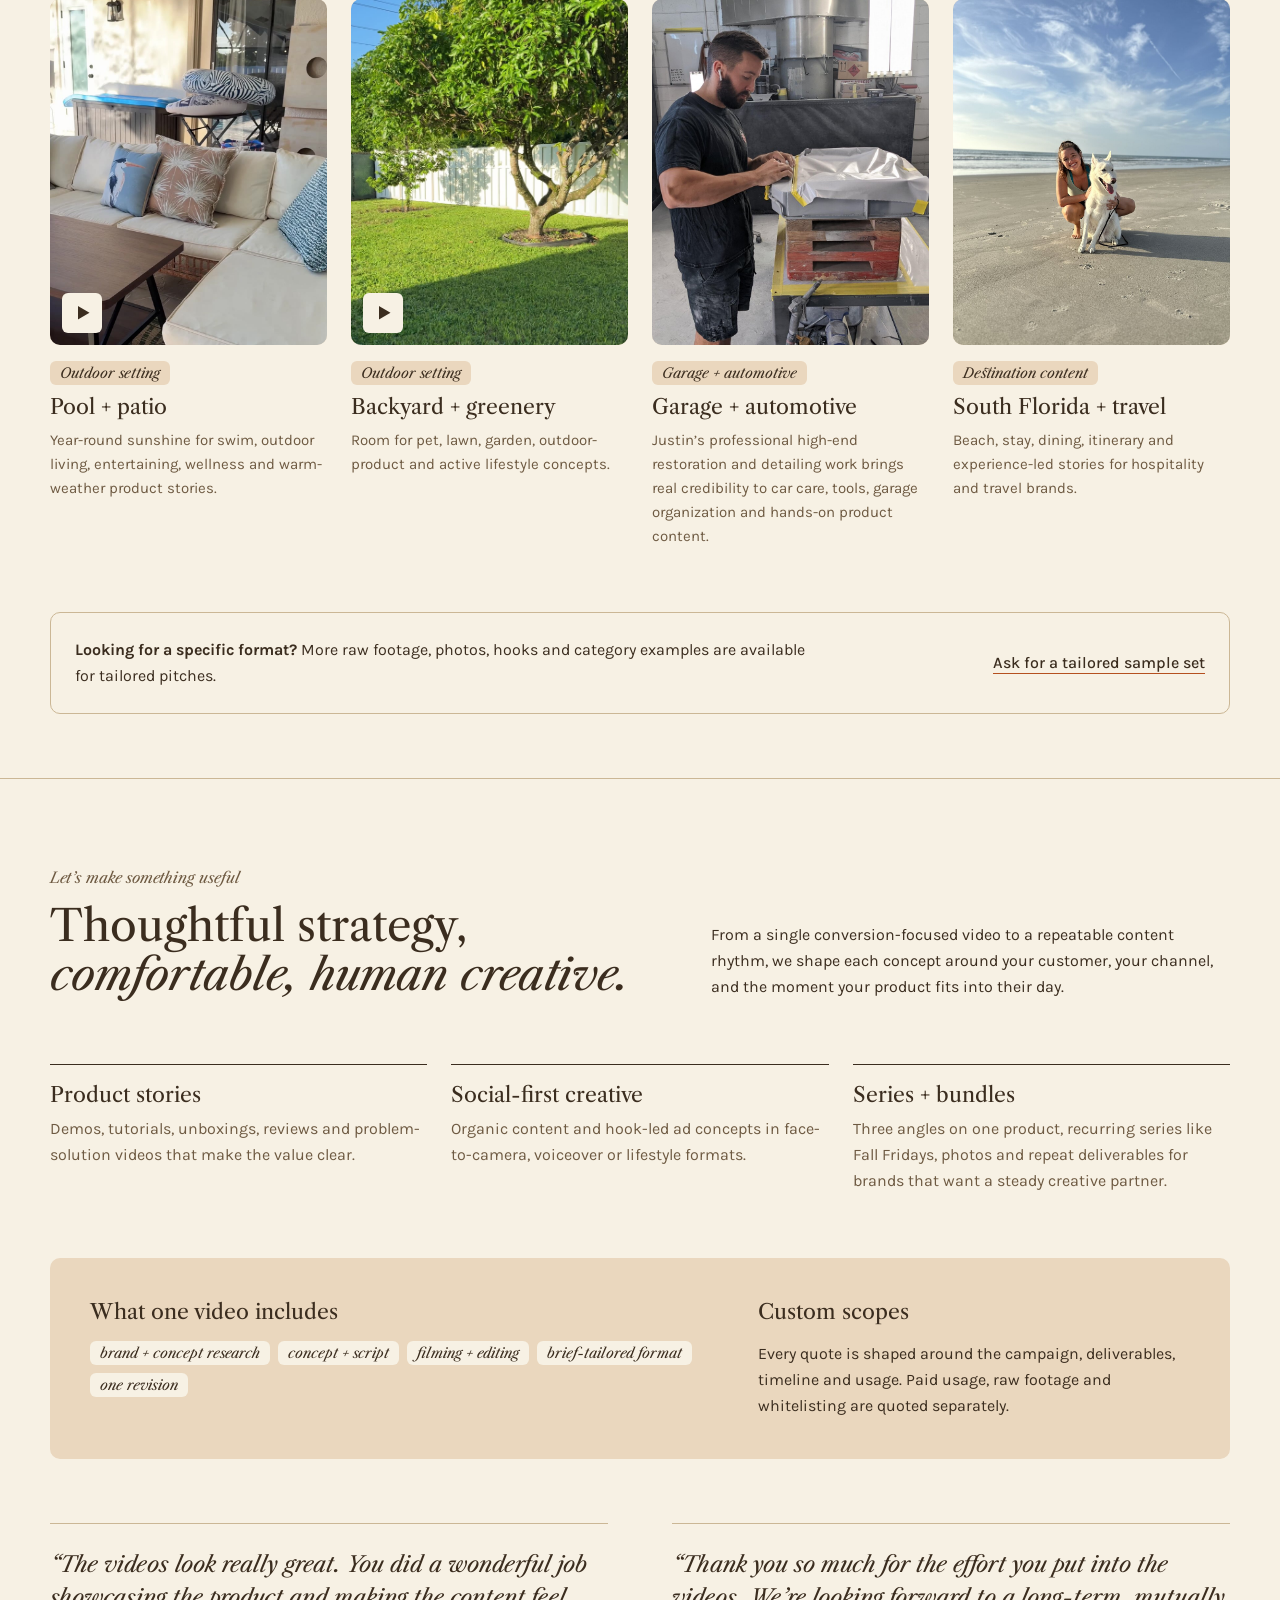
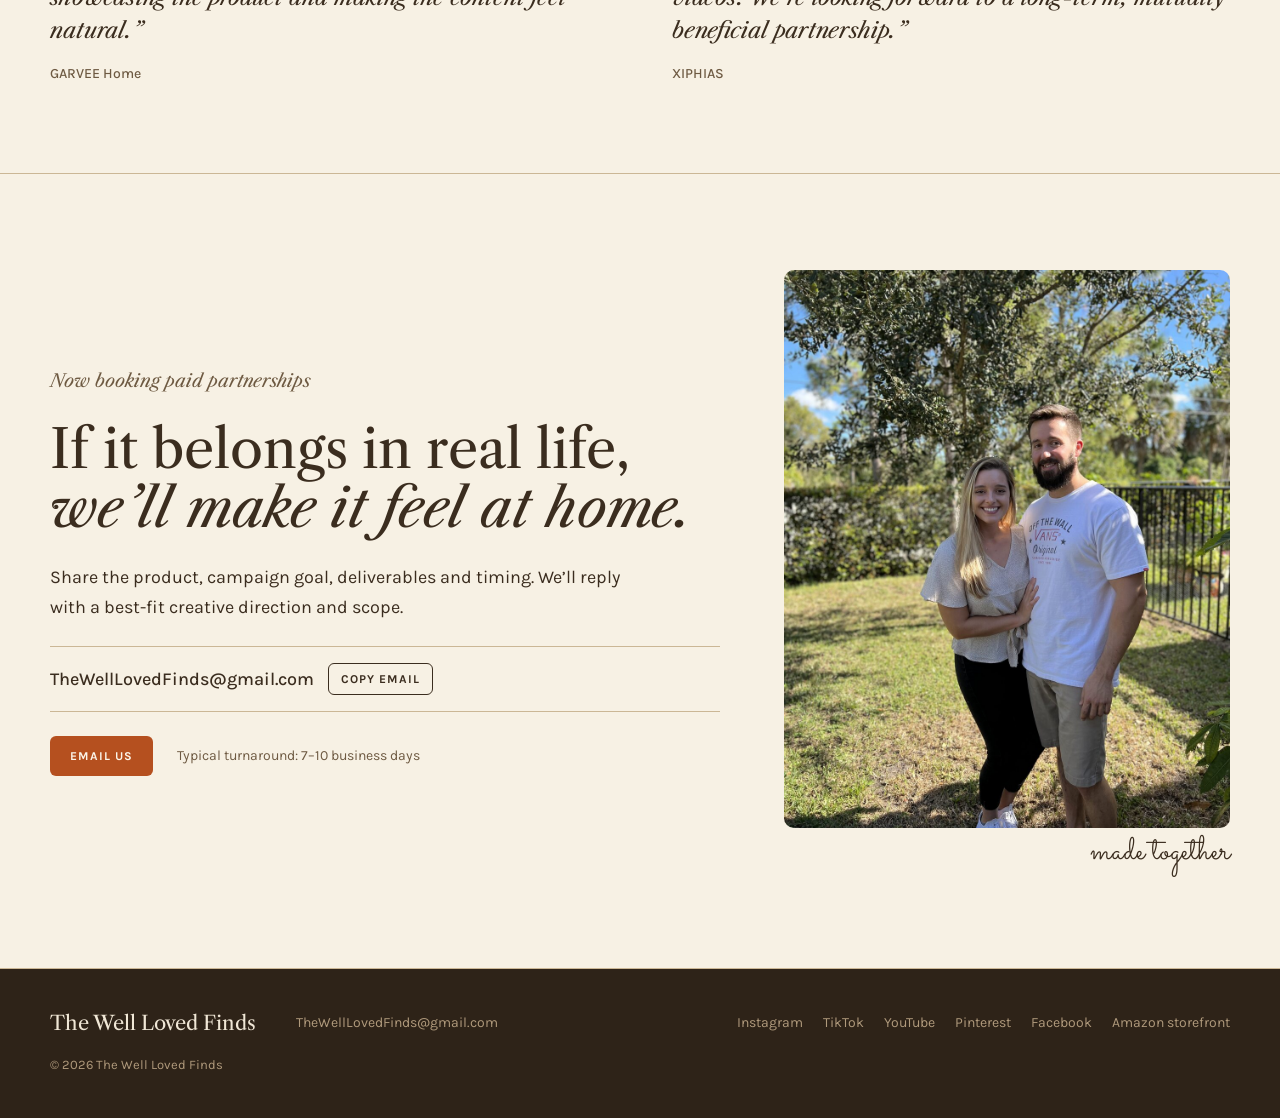
==== commit f918f464: "Weekly update: Husky House Tip 01 showcase cut Swaps in the showcase version of Tip 01 (the one sche" ====
--- a/index.html
+++ b/index.html
@@ -34,7 +34,7 @@
   <main id="main">
     <div class="wrap masthead" id="top">
       <span>UGC portfolio · South Florida</span>
-      <span>Updated <time datetime="2026-10-24">October 24, 2026</time></span>
+      <span>Updated <time datetime="2026-10-26">October 26, 2026</time></span>
     </div>
 
     <section class="wrap hero" id="about" aria-labelledby="hero-title">
@@ -195,7 +195,7 @@
 
         <article class="card" data-category="pets home" data-new>
           <button class="card__media" type="button" data-video="assets/husky-tip-camera-web.mp4" data-title="Husky House Tip · The camera told on Ghost">
-            <img src="assets/husky-tip-camera-poster.jpg" alt="Ghost sitting in the doorway he was caught in on the home camera" width="720" height="1280" loading="lazy">
+            <img src="assets/husky-tip-camera-poster.jpg" alt="Ghost howling in the doorway under the title The camera told on Ghost" width="720" height="1280" loading="lazy">
             <span class="play" aria-hidden="true"></span>
             <span class="visually-hidden">Play the home camera tip sample</span>
           </button>
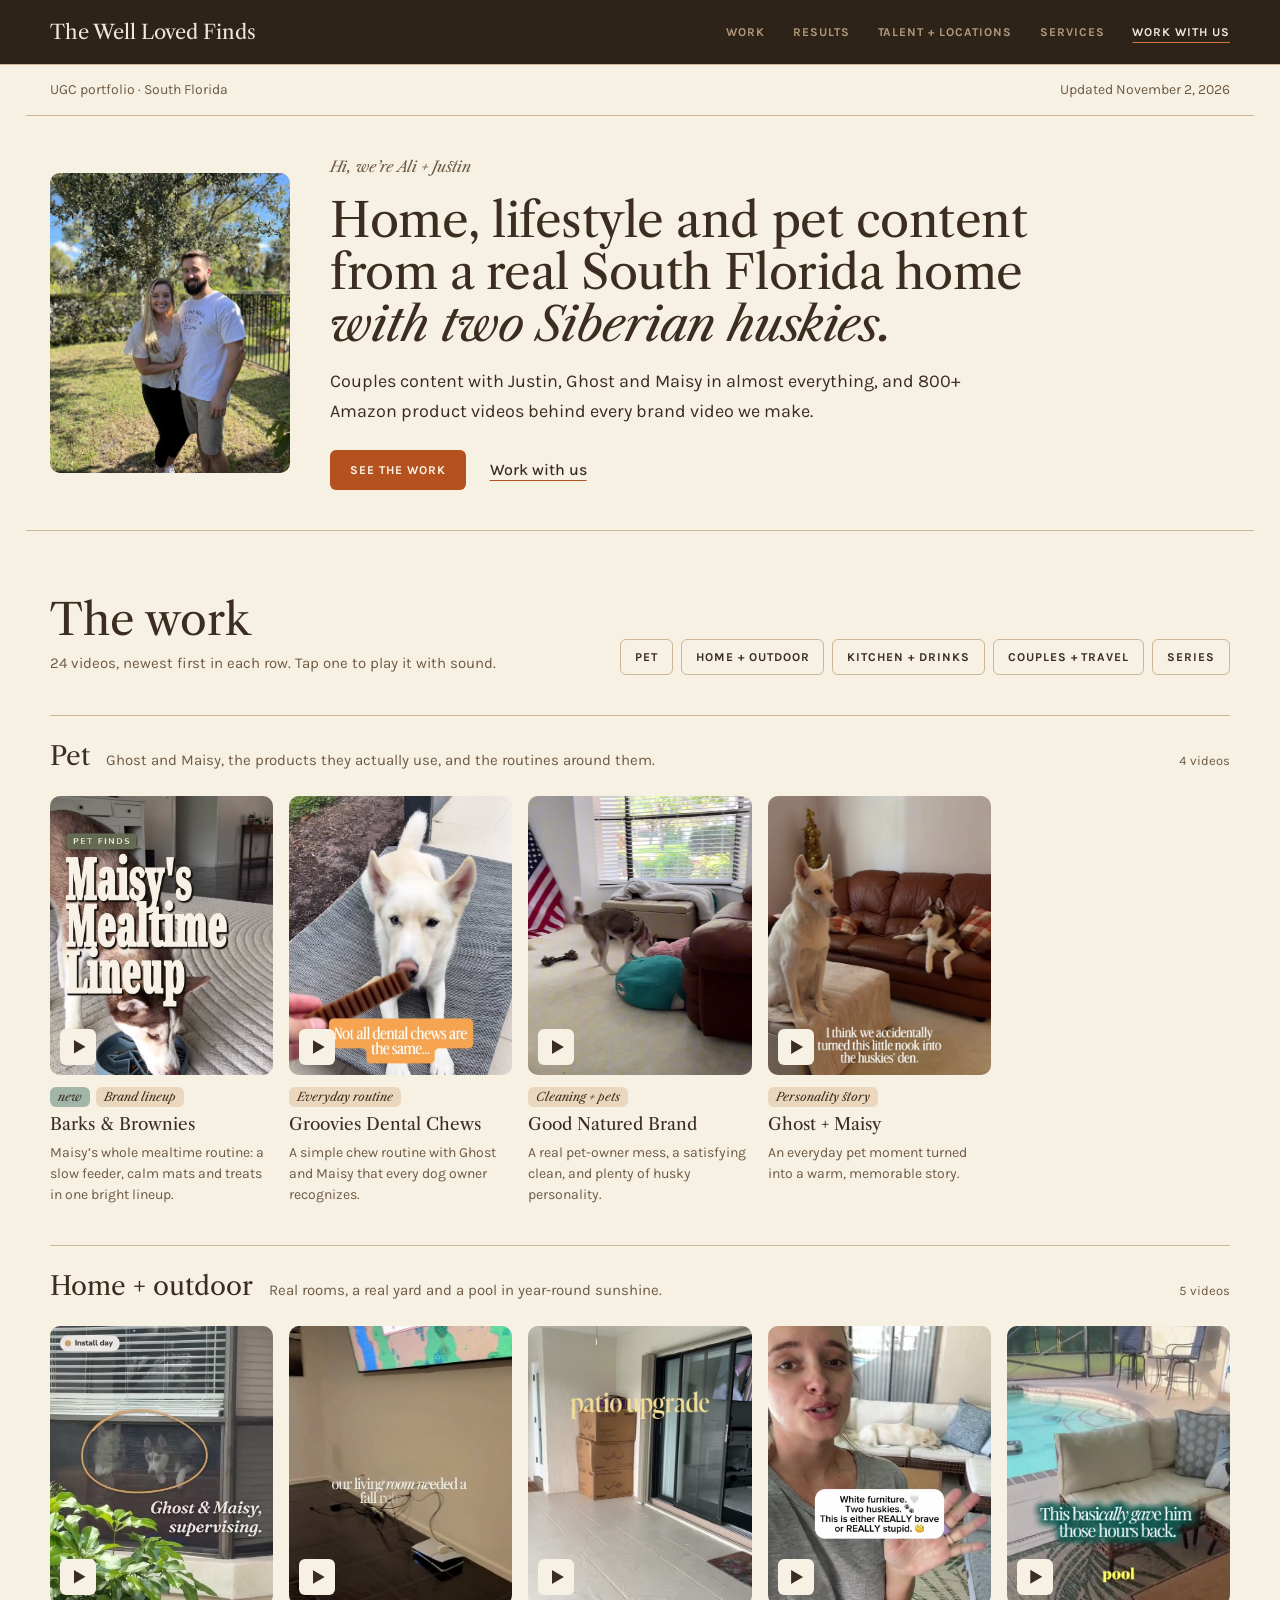
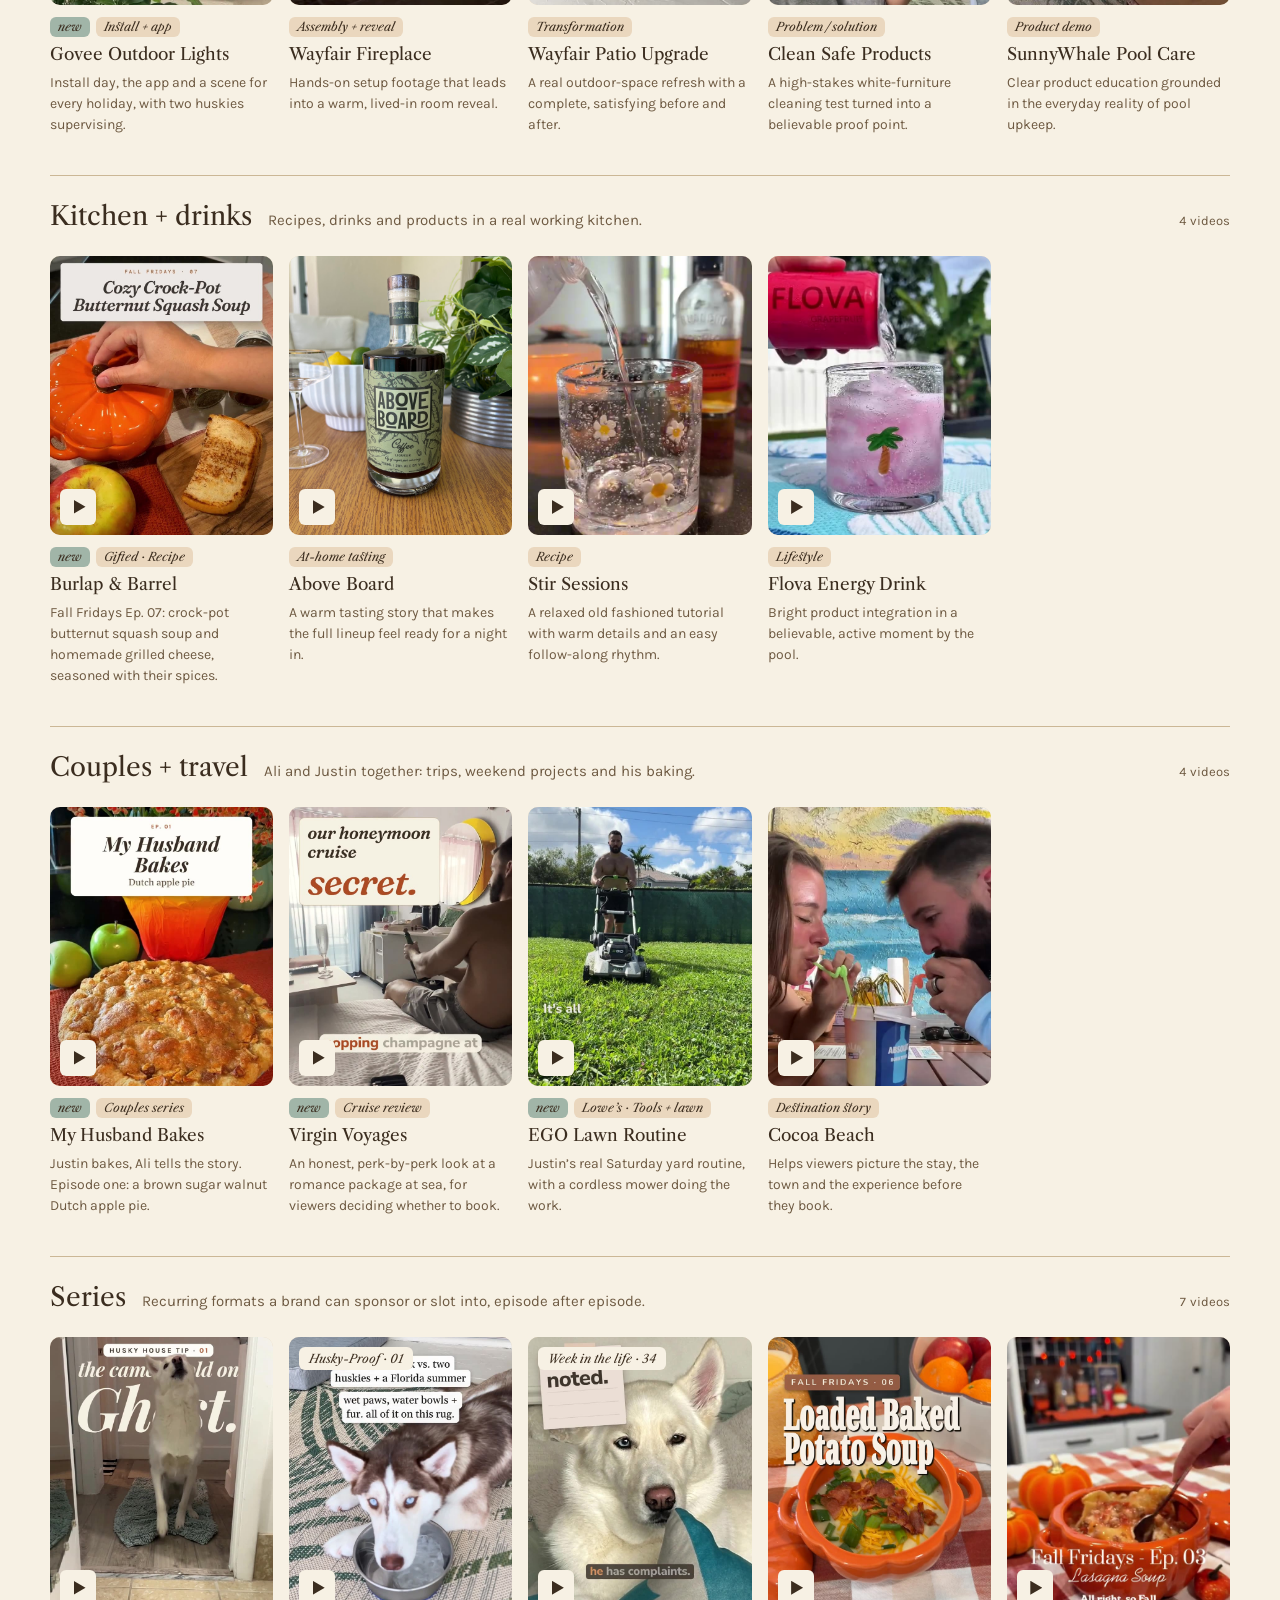
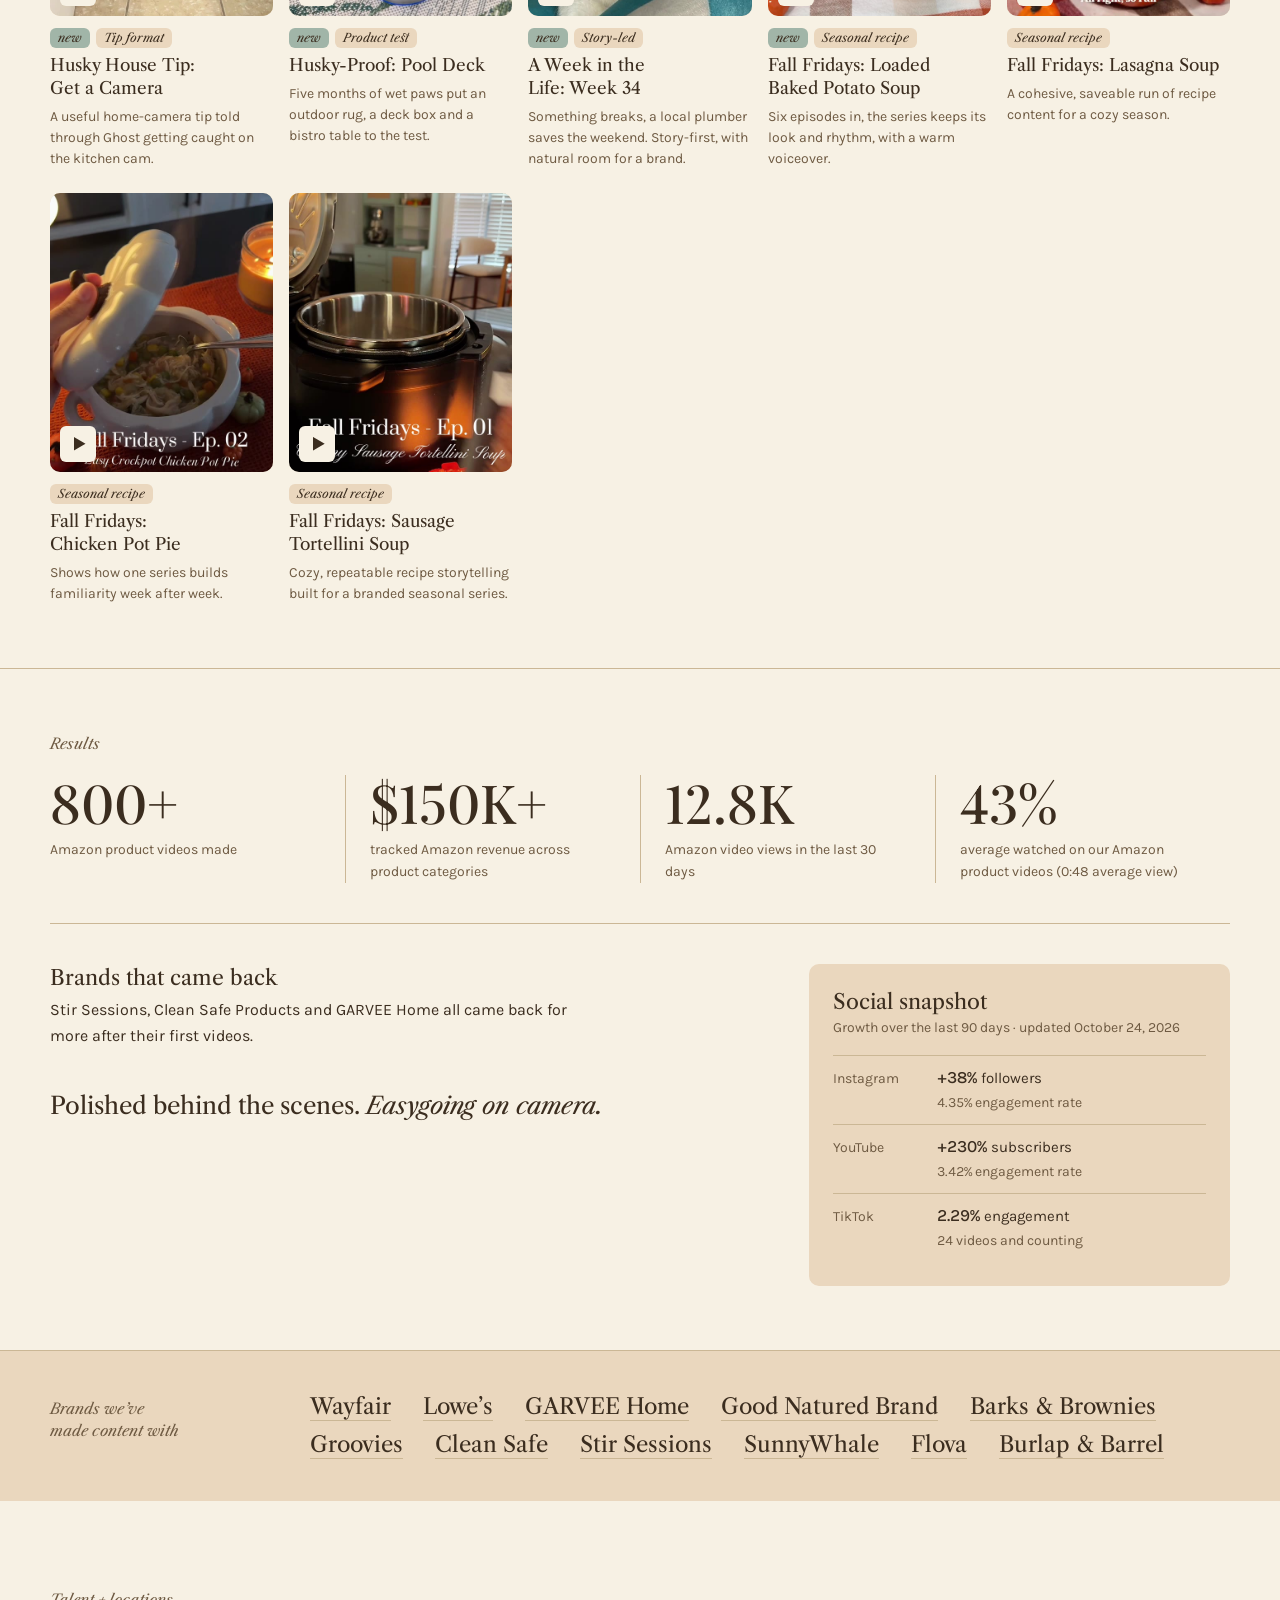
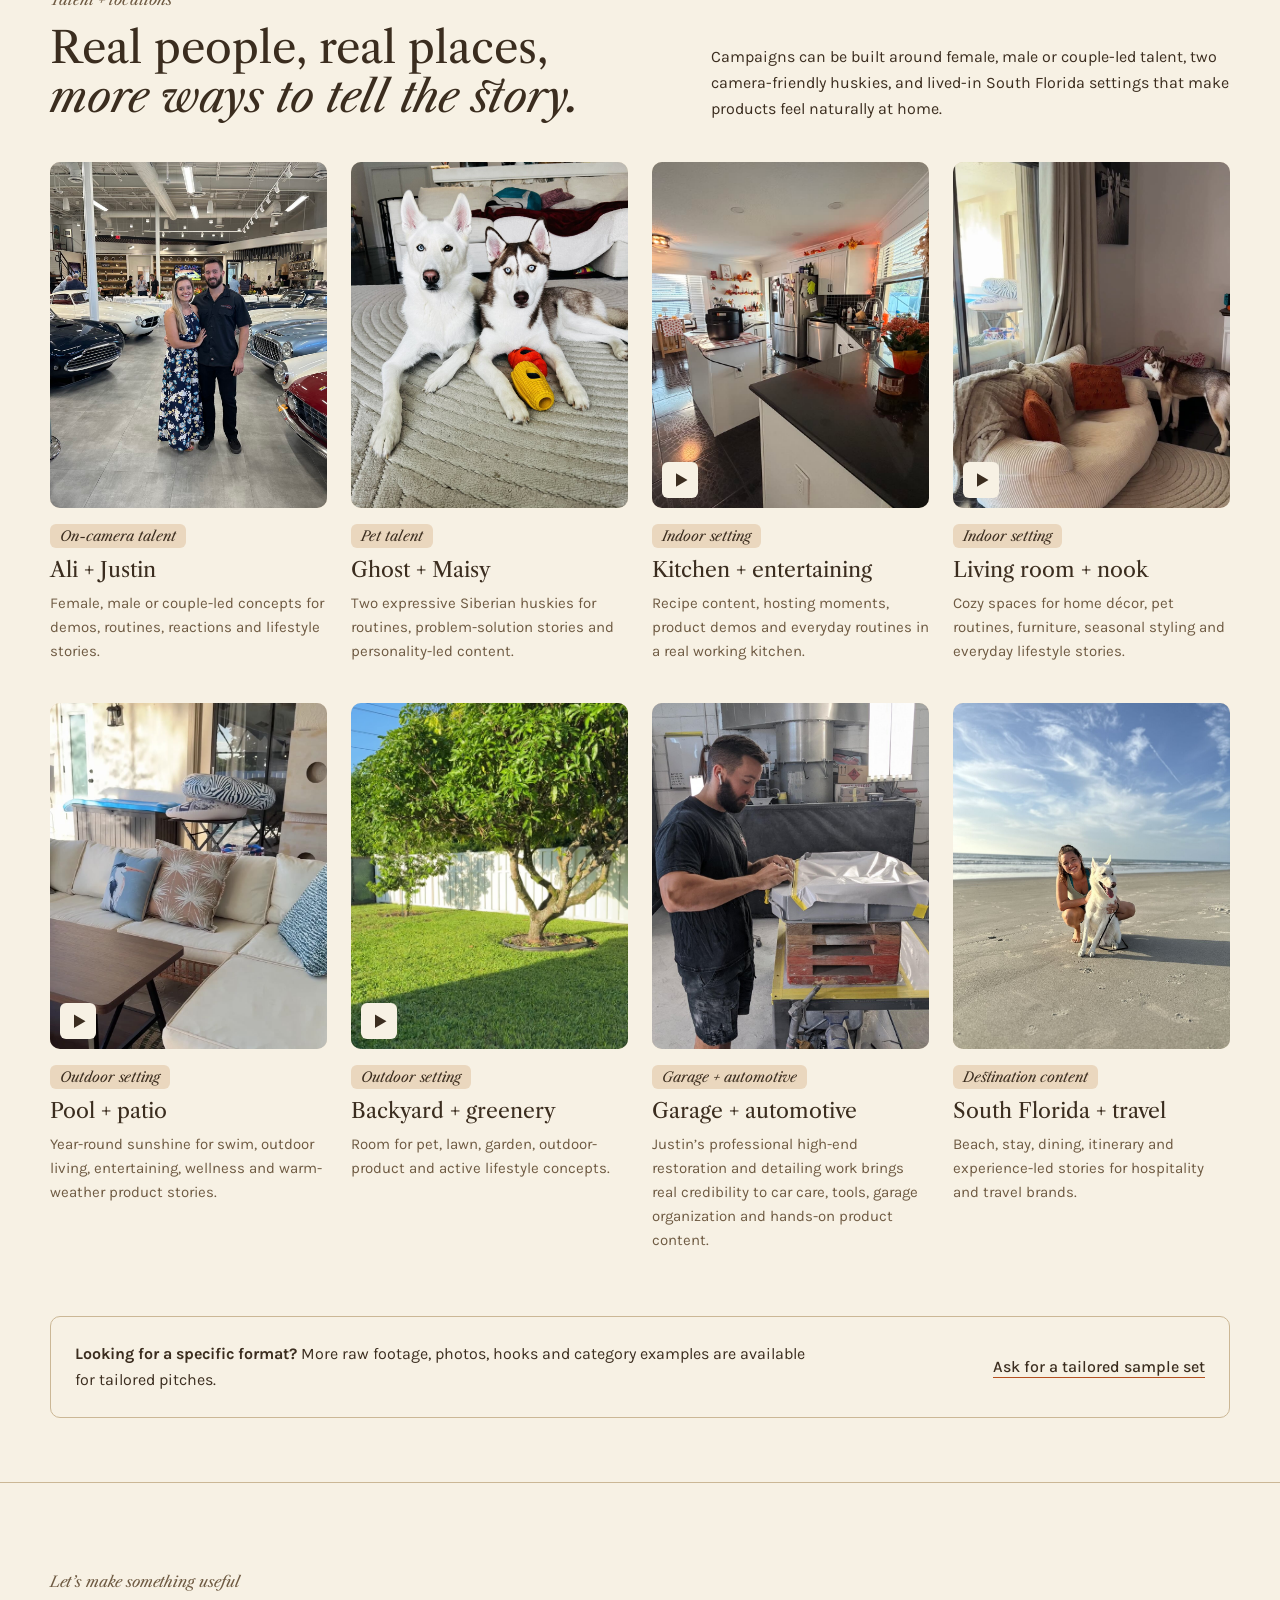
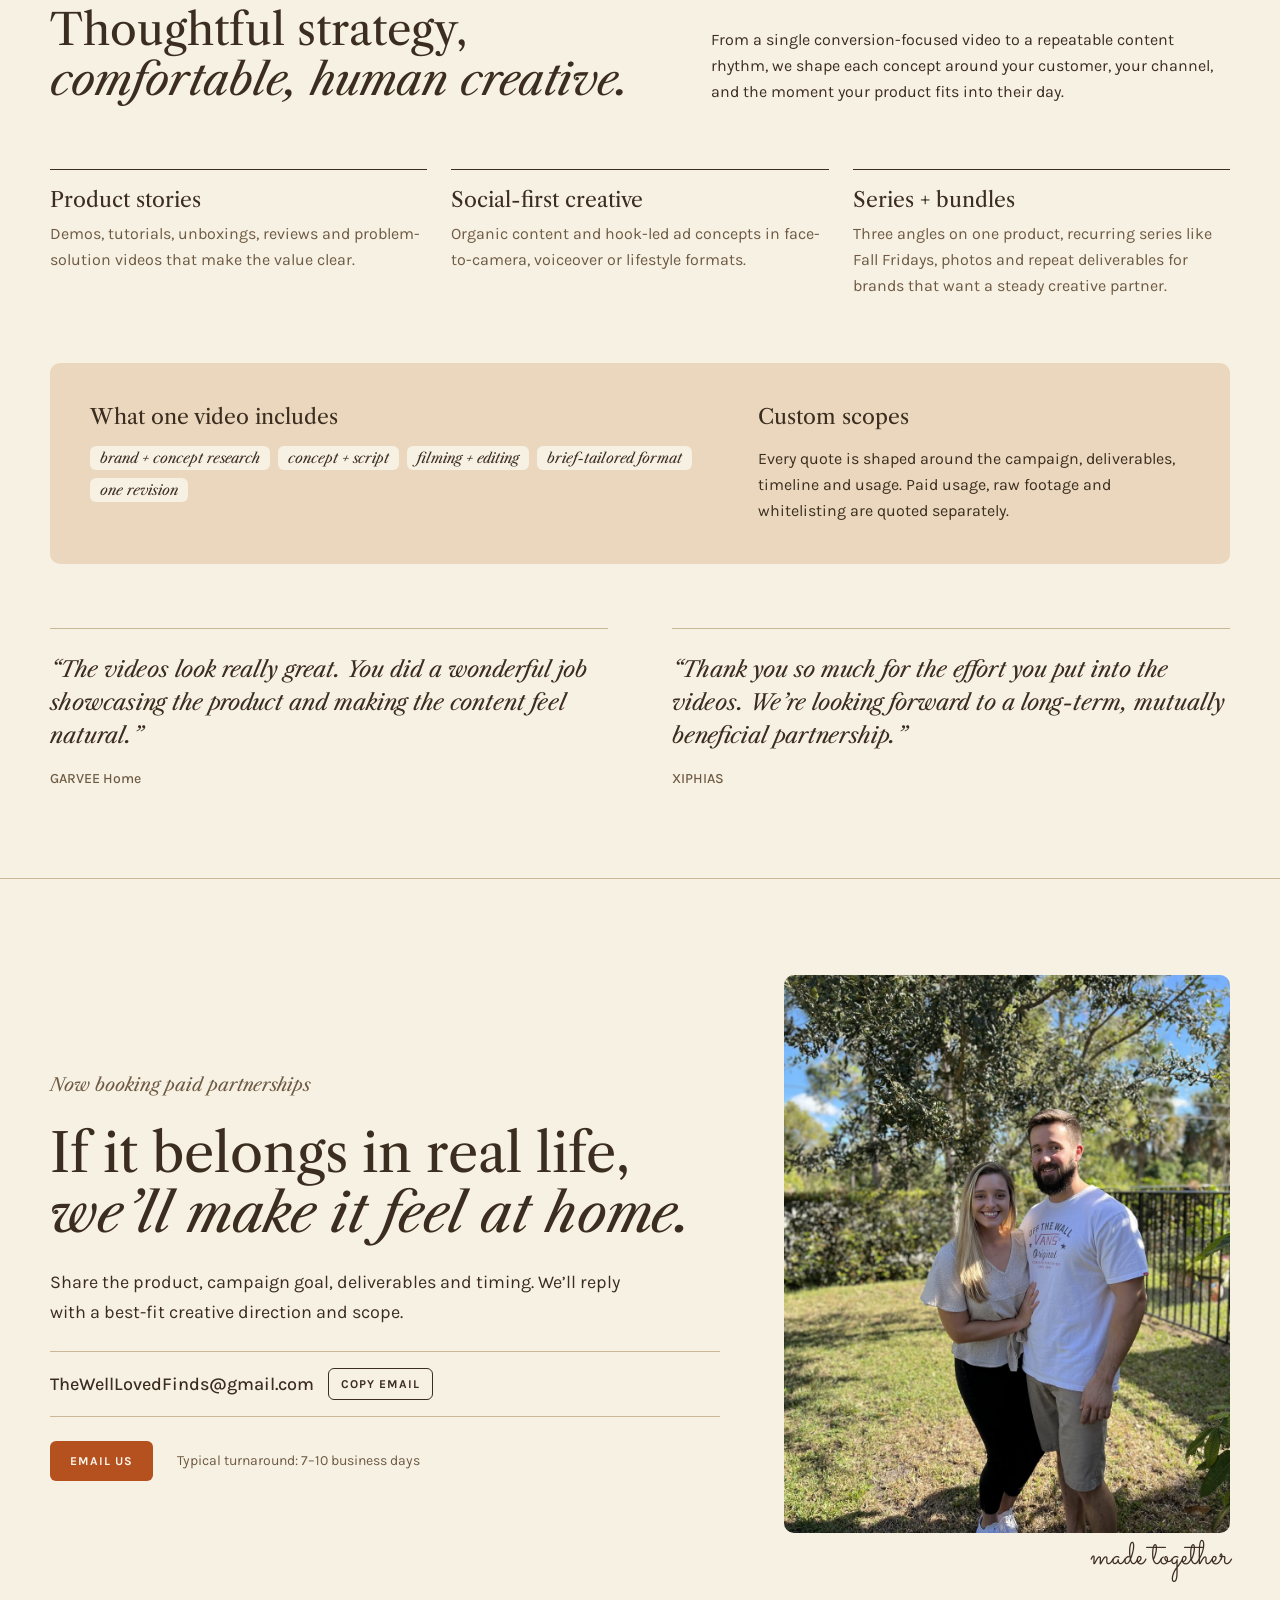
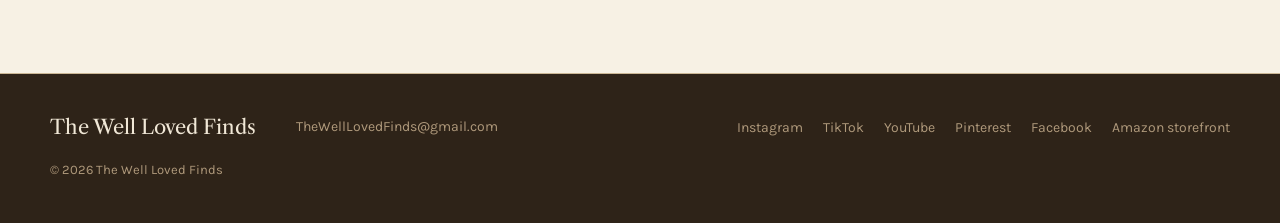
==== commit 721223c1: "Weekly update: Christine's reorder + two new samples - Short intro (one photo, Christine's line) fir" ====
--- a/index.html
+++ b/index.html
@@ -4,9 +4,9 @@
   <meta charset="utf-8">
   <meta name="viewport" content="width=device-width, initial-scale=1, viewport-fit=cover">
   <meta name="theme-color" content="#f7f1e4">
-  <meta name="description" content="Warm, conversion-minded UGC for home, lifestyle, pet, outdoor, food, drink and travel brands, made in a real South Florida home by Ali and Justin of The Well Loved Finds.">
+  <meta name="description" content="Home, lifestyle and pet UGC from a real South Florida home with two Siberian huskies, plus couples content with Justin. The Well Loved Finds portfolio.">
   <meta property="og:title" content="The Well Loved Finds · UGC Portfolio">
-  <meta property="og:description" content="Real-life content for products people want to live with.">
+  <meta property="og:description" content="Home, lifestyle and pet content from a real South Florida home with two Siberian huskies. Couples content with Justin.">
   <meta property="og:image" content="https://thewelllovedfinds.com/assets/hero-ali-justin.jpg">
   <title>The Well Loved Finds · UGC Portfolio</title>
   <link rel="icon" href="favicon.svg" type="image/svg+xml">
@@ -34,45 +34,393 @@
   <main id="main">
     <div class="wrap masthead" id="top">
       <span>UGC portfolio · South Florida</span>
-      <span>Updated <time datetime="2026-10-26">October 26, 2026</time></span>
+      <span>Updated <time datetime="2026-11-02">November 2, 2026</time></span>
     </div>
 
-    <section class="wrap hero" id="about" aria-labelledby="hero-title">
-      <div class="hero__copy">
-        <p class="kicker">Husband-and-wife UGC creators</p>
-        <h1 id="hero-title">Content that feels like <em>someone you trust.</em></h1>
-        <p class="hero__lede">We’re Ali and Justin, the team behind The Well Loved Finds. We bring products into real routines, real rooms, and the occasional cameo from two very photogenic huskies.</p>
-        <div class="hero__actions">
+    <section class="wrap intro" id="about" aria-labelledby="intro-title">
+      <figure class="intro__photo">
+        <img src="assets/hero-ali-justin.jpg" alt="Ali and Justin of The Well Loved Finds in their backyard" width="1050" height="1400">
+      </figure>
+      <div class="intro__copy">
+        <p class="kicker">Hi, we’re Ali + Justin</p>
+        <h1 id="intro-title">Home, lifestyle and pet content from a real South Florida home <em>with two Siberian huskies.</em></h1>
+        <p class="intro__lede">Couples content with Justin, Ghost and Maisy in almost everything, and 800+ Amazon product videos behind every brand video we make.</p>
+        <div class="intro__actions">
           <a class="button" href="#work">See the work</a>
-          <a class="text-link" href="#contact">Start a conversation</a>
-        </div>
-        <ul class="tag-row" aria-label="What we make content for">
-          <li class="tag">home</li><li class="tag">pets</li><li class="tag">outdoor</li><li class="tag">food + drinks</li><li class="tag">travel</li>
-        </ul>
-      </div>
-
-      <div class="hero__photos" aria-label="Scenes from The Well Loved Finds">
-        <figure class="hero__photo hero__photo--wide">
-          <img src="assets/hero-ali-justin-carshop.jpg" alt="Ali and Justin together in a classic car showroom" width="1800" height="1350">
-        </figure>
-        <figure class="hero__photo">
-          <img src="assets/hero-ali-ghost-beach.jpg" alt="Ali with Ghost on a South Florida beach" width="1050" height="1400">
-        </figure>
-        <figure class="hero__photo">
-          <img src="assets/hero-ghost-maisy.jpg" alt="Ghost and Maisy, our two Siberian huskies, at home" width="1050" height="1400">
-        </figure>
-        <p class="script-aside" aria-hidden="true">made with care</p>
-      </div>
+          <a class="text-link" href="#contact">Work with us</a>
+        </div>
+      </div>
+    </section>
+
+    <section class="wrap work" id="work" aria-labelledby="work-title">
+      <div class="work__head">
+        <div class="work__title">
+          <h2 id="work-title">The work</h2>
+          <p class="work__note">24 videos, newest first in each row. Tap one to play it with sound.</p>
+        </div>
+        <nav class="row-nav" aria-label="Jump to a category">
+          <a href="#work-pets">Pet</a>
+          <a href="#work-home">Home + outdoor</a>
+          <a href="#work-kitchen">Kitchen + drinks</a>
+          <a href="#work-couples">Couples + travel</a>
+          <a href="#work-series">Series</a>
+        </nav>
+      </div>
+
+      <section class="work-row" id="work-pets" aria-labelledby="row-pets">
+        <div class="work-row__head">
+          <h3 id="row-pets">Pet</h3>
+          <p>Ghost and Maisy, the products they actually use, and the routines around them.</p>
+          <span class="work-row__count">4 videos</span>
+        </div>
+        <div class="work-grid">
+          <article class="card" data-new>
+            <button class="card__media" type="button" data-video="assets/barks-and-brownies-web.mp4" data-title="Barks &amp; Brownies · Maisy’s mealtime lineup">
+              <img src="assets/barks-and-brownies-poster.jpg" alt="Maisy eating from a slow feeder beside Barks and Brownies treats" width="720" height="1280" loading="lazy">
+              <span class="play" aria-hidden="true"></span>
+              <span class="visually-hidden">Play the Barks and Brownies sample</span>
+            </button>
+            <div class="card__body">
+              <p class="card__meta"><span class="tag tag--new">new</span><span class="tag">Brand lineup</span></p>
+              <h4>Barks &amp; Brownies</h4>
+              <p>Maisy’s whole mealtime routine: a slow feeder, calm mats and treats in one bright lineup.</p>
+            </div>
+          </article>
+          <article class="card">
+            <button class="card__media" type="button" data-video="assets/groovies-web.mp4" data-title="Groovies Dental Chews">
+              <img src="assets/groovies-poster.jpg" alt="Groovies dental chews styled with their packaging" width="720" height="1280" loading="lazy">
+              <span class="play" aria-hidden="true"></span>
+              <span class="visually-hidden">Play the Groovies Dental Chews sample</span>
+            </button>
+            <div class="card__body">
+              <p class="card__meta"><span class="tag">Everyday routine</span></p>
+              <h4>Groovies Dental Chews</h4>
+              <p>A simple chew routine with Ghost and Maisy that every dog owner recognizes.</p>
+            </div>
+          </article>
+          <article class="card">
+            <button class="card__media" type="button" data-video="assets/good-natured-web.mp4" data-title="Good Natured Brand">
+              <img src="assets/good-natured-poster.jpg" alt="A lived-in home cleaning story with our huskies" width="720" height="1280" loading="lazy">
+              <span class="play" aria-hidden="true"></span>
+              <span class="visually-hidden">Play the Good Natured Brand sample</span>
+            </button>
+            <div class="card__body">
+              <p class="card__meta"><span class="tag">Cleaning + pets</span></p>
+              <h4>Good Natured Brand</h4>
+              <p>A real pet-owner mess, a satisfying clean, and plenty of husky personality.</p>
+            </div>
+          </article>
+          <article class="card">
+            <button class="card__media" type="button" data-video="assets/ghost-maisy-story-web.mp4" data-title="Ghost + Maisy · Personality story">
+              <img src="assets/ghost-maisy-story-poster.jpg" alt="Ghost and Maisy in their favorite den at home" width="540" height="960" loading="lazy">
+              <span class="play" aria-hidden="true"></span>
+              <span class="visually-hidden">Play the Ghost + Maisy sample</span>
+            </button>
+            <div class="card__body">
+              <p class="card__meta"><span class="tag">Personality story</span></p>
+              <h4>Ghost + Maisy</h4>
+              <p>An everyday pet moment turned into a warm, memorable story.</p>
+            </div>
+          </article>
+        </div>
+      </section>
+
+      <section class="work-row" id="work-home" aria-labelledby="row-home">
+        <div class="work-row__head">
+          <h3 id="row-home">Home + outdoor</h3>
+          <p>Real rooms, a real yard and a pool in year-round sunshine.</p>
+          <span class="work-row__count">5 videos</span>
+        </div>
+        <div class="work-grid">
+          <article class="card" data-new>
+            <button class="card__media" type="button" data-video="assets/govee-outdoor-lights-web.mp4" data-title="Govee Permanent Outdoor Lights">
+              <img src="assets/govee-outdoor-lights-poster.jpg" alt="Ghost and Maisy watching the Govee light install through a window" width="720" height="1280" loading="lazy">
+              <span class="play" aria-hidden="true"></span>
+              <span class="visually-hidden">Play the Govee Outdoor Lights sample</span>
+            </button>
+            <div class="card__body">
+              <p class="card__meta"><span class="tag tag--new">new</span><span class="tag">Install + app</span></p>
+              <h4>Govee Outdoor Lights</h4>
+              <p>Install day, the app and a scene for every holiday, with two huskies supervising.</p>
+            </div>
+          </article>
+          <article class="card">
+            <button class="card__media" type="button" data-video="assets/wayfair-fireplace-web.mp4" data-title="Wayfair Fireplace">
+              <img src="assets/wayfair-fireplace-poster.jpg" alt="A Wayfair fireplace styled in our living room" width="540" height="960" loading="lazy">
+              <span class="play" aria-hidden="true"></span>
+              <span class="visually-hidden">Play the Wayfair Fireplace sample</span>
+            </button>
+            <div class="card__body">
+              <p class="card__meta"><span class="tag">Assembly + reveal</span></p>
+              <h4>Wayfair Fireplace</h4>
+              <p>Hands-on setup footage that leads into a warm, lived-in room reveal.</p>
+            </div>
+          </article>
+          <article class="card">
+            <button class="card__media" type="button" data-video="assets/wayfair-patio-clean-web.mp4" data-title="Wayfair Patio Upgrade">
+              <img src="assets/wayfair-patio-clean-poster.jpg" alt="Our patio after a Wayfair furniture refresh" width="540" height="960" loading="lazy">
+              <span class="play" aria-hidden="true"></span>
+              <span class="visually-hidden">Play the Wayfair Patio Upgrade sample</span>
+            </button>
+            <div class="card__body">
+              <p class="card__meta"><span class="tag">Transformation</span></p>
+              <h4>Wayfair Patio Upgrade</h4>
+              <p>A real outdoor-space refresh with a complete, satisfying before and after.</p>
+            </div>
+          </article>
+          <article class="card">
+            <button class="card__media" type="button" data-video="assets/clean-safe-web.mp4" data-title="Clean Safe Products">
+              <img src="assets/clean-safe-poster.jpg" alt="Ali demonstrating a furniture-cleaning product on the patio" width="720" height="1280" loading="lazy">
+              <span class="play" aria-hidden="true"></span>
+              <span class="visually-hidden">Play the Clean Safe Products sample</span>
+            </button>
+            <div class="card__body">
+              <p class="card__meta"><span class="tag">Problem / solution</span></p>
+              <h4>Clean Safe Products</h4>
+              <p>A high-stakes white-furniture cleaning test turned into a believable proof point.</p>
+            </div>
+          </article>
+          <article class="card">
+            <button class="card__media" type="button" data-video="assets/sunnywhale-web.mp4" data-title="SunnyWhale Pool Care">
+              <img src="assets/sunnywhale-poster.jpg" alt="A smart pool-care product beside our pool" width="540" height="960" loading="lazy">
+              <span class="play" aria-hidden="true"></span>
+              <span class="visually-hidden">Play the SunnyWhale Pool Care sample</span>
+            </button>
+            <div class="card__body">
+              <p class="card__meta"><span class="tag">Product demo</span></p>
+              <h4>SunnyWhale Pool Care</h4>
+              <p>Clear product education grounded in the everyday reality of pool upkeep.</p>
+            </div>
+          </article>
+        </div>
+      </section>
+
+      <section class="work-row" id="work-kitchen" aria-labelledby="row-kitchen">
+        <div class="work-row__head">
+          <h3 id="row-kitchen">Kitchen + drinks</h3>
+          <p>Recipes, drinks and products in a real working kitchen.</p>
+          <span class="work-row__count">4 videos</span>
+        </div>
+        <div class="work-grid">
+          <article class="card" data-new>
+            <button class="card__media" type="button" data-video="assets/fall-fridays-07-web.mp4" data-title="Fall Fridays · Butternut Squash Soup with Burlap &amp; Barrel">
+              <img src="assets/fall-fridays-07-poster.jpg" alt="A pumpkin bowl of butternut squash soup with grilled cheese under the Fall Fridays title card" width="720" height="1280" loading="lazy">
+              <span class="play" aria-hidden="true"></span>
+              <span class="visually-hidden">Play the Burlap and Barrel sample</span>
+            </button>
+            <div class="card__body">
+              <p class="card__meta"><span class="tag tag--new">new</span><span class="tag">Gifted · Recipe</span></p>
+              <h4>Burlap &amp; Barrel</h4>
+              <p>Fall Fridays Ep. 07: crock-pot butternut squash soup and homemade grilled cheese, seasoned with their spices.</p>
+            </div>
+          </article>
+          <article class="card">
+            <button class="card__media" type="button" data-video="assets/above-board-web.mp4" data-title="Above Board">
+              <img src="assets/coffee-still.jpg" alt="Above Board bottles, citrus and coffee styled on a table" width="1400" height="1050" loading="lazy">
+              <span class="play" aria-hidden="true"></span>
+              <span class="visually-hidden">Play the Above Board sample</span>
+            </button>
+            <div class="card__body">
+              <p class="card__meta"><span class="tag">At-home tasting</span></p>
+              <h4>Above Board</h4>
+              <p>A warm tasting story that makes the full lineup feel ready for a night in.</p>
+            </div>
+          </article>
+          <article class="card">
+            <button class="card__media" type="button" data-video="assets/stir-sessions-v2-web.mp4" data-title="Stir Sessions">
+              <img src="assets/stir-sessions-poster.jpg" alt="An old fashioned being mixed in our kitchen" width="540" height="960" loading="lazy">
+              <span class="play" aria-hidden="true"></span>
+              <span class="visually-hidden">Play the Stir Sessions sample</span>
+            </button>
+            <div class="card__body">
+              <p class="card__meta"><span class="tag">Recipe</span></p>
+              <h4>Stir Sessions</h4>
+              <p>A relaxed old fashioned tutorial with warm details and an easy follow-along rhythm.</p>
+            </div>
+          </article>
+          <article class="card">
+            <button class="card__media" type="button" data-video="assets/flova-web.mp4" data-title="Flova Energy Drink">
+              <img src="assets/flova-poster.jpg" alt="A pink Flova drink mixed beside the pool" width="540" height="960" loading="lazy">
+              <span class="play" aria-hidden="true"></span>
+              <span class="visually-hidden">Play the Flova Energy Drink sample</span>
+            </button>
+            <div class="card__body">
+              <p class="card__meta"><span class="tag">Lifestyle</span></p>
+              <h4>Flova Energy Drink</h4>
+              <p>Bright product integration in a believable, active moment by the pool.</p>
+            </div>
+          </article>
+        </div>
+      </section>
+
+      <section class="work-row" id="work-couples" aria-labelledby="row-couples">
+        <div class="work-row__head">
+          <h3 id="row-couples">Couples + travel</h3>
+          <p>Ali and Justin together: trips, weekend projects and his baking.</p>
+          <span class="work-row__count">4 videos</span>
+        </div>
+        <div class="work-grid">
+          <article class="card" data-new>
+            <button class="card__media" type="button" data-video="assets/my-husband-bakes-01-web.mp4" data-title="My Husband Bakes · Ep. 01 Dutch apple pie">
+              <img src="assets/my-husband-bakes-01-poster.jpg" alt="Justin’s Dutch apple pie under the My Husband Bakes title card" width="720" height="1280" loading="lazy">
+              <span class="play" aria-hidden="true"></span>
+              <span class="visually-hidden">Play the My Husband Bakes sample</span>
+            </button>
+            <div class="card__body">
+              <p class="card__meta"><span class="tag tag--new">new</span><span class="tag">Couples series</span></p>
+              <h4>My Husband Bakes</h4>
+              <p>Justin bakes, Ali tells the story. Episode one: a brown sugar walnut Dutch apple pie.</p>
+            </div>
+          </article>
+          <article class="card" data-new>
+            <button class="card__media" type="button" data-video="assets/virgin-voyages-web.mp4" data-title="Virgin Voyages · Is the romance package worth it?">
+              <img src="assets/virgin-voyages-poster.jpg" alt="Justin popping champagne in our cabin, with the hook our honeymoon cruise secret" width="720" height="1280" loading="lazy">
+              <span class="play" aria-hidden="true"></span>
+              <span class="visually-hidden">Play the Virgin Voyages sample</span>
+            </button>
+            <div class="card__body">
+              <p class="card__meta"><span class="tag tag--new">new</span><span class="tag">Cruise review</span></p>
+              <h4>Virgin Voyages</h4>
+              <p>An honest, perk-by-perk look at a romance package at sea, for viewers deciding whether to book.</p>
+            </div>
+          </article>
+          <article class="card" data-new>
+            <button class="card__media" type="button" data-video="assets/ego-lawn-routine-web.mp4" data-title="EGO Lawn Routine">
+              <img src="assets/ego-lawn-routine-poster.jpg" alt="Justin mowing the lawn with an EGO cordless mower" width="720" height="1280" loading="lazy">
+              <span class="play" aria-hidden="true"></span>
+              <span class="visually-hidden">Play the EGO Lawn Routine sample</span>
+            </button>
+            <div class="card__body">
+              <p class="card__meta"><span class="tag tag--new">new</span><span class="tag">Lowe’s · Tools + lawn</span></p>
+              <h4>EGO Lawn Routine</h4>
+              <p>Justin’s real Saturday yard routine, with a cordless mower doing the work.</p>
+            </div>
+          </article>
+          <article class="card">
+            <button class="card__media" type="button" data-video="assets/cocoa-beach-web.mp4" data-title="Cocoa Beach">
+              <img src="assets/cocoa-beach-poster.jpg" alt="Ali and Justin sharing drinks at a Cocoa Beach tiki bar" width="720" height="1280" loading="lazy">
+              <span class="play" aria-hidden="true"></span>
+              <span class="visually-hidden">Play the Cocoa Beach sample</span>
+            </button>
+            <div class="card__body">
+              <p class="card__meta"><span class="tag">Destination story</span></p>
+              <h4>Cocoa Beach</h4>
+              <p>Helps viewers picture the stay, the town and the experience before they book.</p>
+            </div>
+          </article>
+        </div>
+      </section>
+
+      <section class="work-row" id="work-series" aria-labelledby="row-series">
+        <div class="work-row__head">
+          <h3 id="row-series">Series</h3>
+          <p>Recurring formats a brand can sponsor or slot into, episode after episode.</p>
+          <span class="work-row__count">7 videos</span>
+        </div>
+        <div class="work-grid">
+          <article class="card" data-new>
+            <button class="card__media" type="button" data-video="assets/husky-tip-camera-web.mp4" data-title="Husky House Tip · The camera told on Ghost">
+              <img src="assets/husky-tip-camera-poster.jpg" alt="Ghost howling in the doorway under the title The camera told on Ghost" width="720" height="1280" loading="lazy">
+              <span class="play" aria-hidden="true"></span>
+              <span class="visually-hidden">Play the Husky House Tip: Get a Camera sample</span>
+            </button>
+            <div class="card__body">
+              <p class="card__meta"><span class="tag tag--new">new</span><span class="tag">Tip format</span></p>
+              <h4>Husky House Tip: Get a Camera</h4>
+              <p>A useful home-camera tip told through Ghost getting caught on the kitchen cam.</p>
+            </div>
+          </article>
+          <article class="card" data-new>
+            <button class="card__media" type="button" data-video="assets/husky-proof-pool-deck-web.mp4" data-title="Husky-Proof · Pool deck vs. two huskies">
+              <img src="assets/husky-proof-pool-deck-poster.jpg" alt="Maisy drinking from a water bowl on the outdoor rug by the pool" width="720" height="1280" loading="lazy">
+              <span class="play" aria-hidden="true"></span>
+              <span class="series-badge">Husky-Proof · 01</span>
+              <span class="visually-hidden">Play the Husky-Proof: Pool Deck sample</span>
+            </button>
+            <div class="card__body">
+              <p class="card__meta"><span class="tag tag--new">new</span><span class="tag">Product test</span></p>
+              <h4>Husky-Proof: Pool Deck</h4>
+              <p>Five months of wet paws put an outdoor rug, a deck box and a bistro table to the test.</p>
+            </div>
+          </article>
+          <article class="card" data-new>
+            <button class="card__media" type="button" data-video="assets/week-in-the-life-34-web.mp4" data-title="A Week in the Life of a New Homeowner · Week 34">
+              <img src="assets/week-in-the-life-34-poster.jpg" alt="Ghost on the couch with an on-screen note that says noted" width="720" height="1280" loading="lazy">
+              <span class="play" aria-hidden="true"></span>
+              <span class="series-badge">Week in the life · 34</span>
+              <span class="visually-hidden">Play the A Week in the Life: Week 34 sample</span>
+            </button>
+            <div class="card__body">
+              <p class="card__meta"><span class="tag tag--new">new</span><span class="tag">Story-led</span></p>
+              <h4>A Week in the Life: Week 34</h4>
+              <p>Something breaks, a local plumber saves the weekend. Story-first, with natural room for a brand.</p>
+            </div>
+          </article>
+          <article class="card" data-new>
+            <button class="card__media" type="button" data-video="assets/fall-fridays-06-web.mp4" data-title="Fall Fridays · Loaded Baked Potato Soup">
+              <img src="assets/fall-fridays-06-poster.jpg" alt="Loaded baked potato soup in an orange pumpkin bowl" width="720" height="1280" loading="lazy">
+              <span class="play" aria-hidden="true"></span>
+              <span class="visually-hidden">Play the Fall Fridays: Loaded Baked Potato Soup sample</span>
+            </button>
+            <div class="card__body">
+              <p class="card__meta"><span class="tag tag--new">new</span><span class="tag">Seasonal recipe</span></p>
+              <h4>Fall Fridays: Loaded Baked Potato Soup</h4>
+              <p>Six episodes in, the series keeps its look and rhythm, with a warm voiceover.</p>
+            </div>
+          </article>
+          <article class="card">
+            <button class="card__media" type="button" data-video="assets/fall-fridays-03-v2-web.mp4" data-title="Fall Fridays · Lasagna Soup">
+              <img src="assets/fall-fridays-03-poster.jpg" alt="Lasagna soup for the Fall Fridays series" width="540" height="960" loading="lazy">
+              <span class="play" aria-hidden="true"></span>
+              <span class="visually-hidden">Play the Fall Fridays: Lasagna Soup sample</span>
+            </button>
+            <div class="card__body">
+              <p class="card__meta"><span class="tag">Seasonal recipe</span></p>
+              <h4>Fall Fridays: Lasagna Soup</h4>
+              <p>A cohesive, saveable run of recipe content for a cozy season.</p>
+            </div>
+          </article>
+          <article class="card">
+            <button class="card__media" type="button" data-video="assets/fall-fridays-02-clean-web.mp4" data-title="Fall Fridays · Chicken Pot Pie">
+              <img src="assets/fall-fridays-02-clean-poster.jpg" alt="Chicken pot pie for the Fall Fridays series" width="540" height="960" loading="lazy">
+              <span class="play" aria-hidden="true"></span>
+              <span class="visually-hidden">Play the Fall Fridays: Chicken Pot Pie sample</span>
+            </button>
+            <div class="card__body">
+              <p class="card__meta"><span class="tag">Seasonal recipe</span></p>
+              <h4>Fall Fridays: Chicken Pot Pie</h4>
+              <p>Shows how one series builds familiarity week after week.</p>
+            </div>
+          </article>
+          <article class="card">
+            <button class="card__media" type="button" data-video="assets/fall-fridays-01-clean-web.mp4" data-title="Fall Fridays · Creamy Sausage Tortellini Soup">
+              <img src="assets/fall-fridays-01-clean-poster.jpg" alt="Creamy sausage tortellini soup for the Fall Fridays series" width="540" height="960" loading="lazy">
+              <span class="play" aria-hidden="true"></span>
+              <span class="visually-hidden">Play the Fall Fridays: Sausage Tortellini Soup sample</span>
+            </button>
+            <div class="card__body">
+              <p class="card__meta"><span class="tag">Seasonal recipe</span></p>
+              <h4>Fall Fridays: Sausage Tortellini Soup</h4>
+              <p>Cozy, repeatable recipe storytelling built for a branded seasonal series.</p>
+            </div>
+          </article>
+        </div>
+      </section>
     </section>
 
     <section class="band band--rule" id="results" aria-labelledby="results-title">
       <div class="wrap results">
-        <h2 class="visually-hidden" id="results-title">Results</h2>
+        <h2 class="kicker results__title" id="results-title">Results</h2>
         <dl class="stats">
+          <div class="stat"><dt>Amazon product videos made</dt><dd>800+</dd></div>
           <div class="stat"><dt>tracked Amazon revenue across product categories</dt><dd>$150K+</dd></div>
           <div class="stat"><dt>Amazon video views in the last 30 days</dt><dd>12.8K</dd></div>
           <div class="stat"><dt>average watched on our Amazon product videos (0:48 average view)</dt><dd>43%</dd></div>
         </dl>
+        <div class="repeat">
+          <h3>Brands that came back</h3>
+          <p>Stir Sessions, Clean Safe Products and GARVEE Home all came back for more after their first videos.</p>
+        </div>
         <aside class="snapshot" aria-label="Recent social performance">
           <div class="snapshot__head">
             <h3>Social snapshot</h3>
@@ -85,323 +433,6 @@
           </dl>
         </aside>
         <p class="pull-line">Polished behind the scenes. <em>Easygoing on camera.</em></p>
-      </div>
-    </section>
-
-    <section class="wrap work" id="work" aria-labelledby="work-title">
-      <div class="section-intro">
-        <div>
-          <p class="kicker">A few well loved finds</p>
-          <h2 id="work-title">A little home, a little happy hour, <em>a lot of real life.</em></h2>
-        </div>
-        <p>Filter by category, then tap any sample to play it. The newest work sits up top, and the mix stays edited so you can find the right style for your brand without digging through a crowded reel.</p>
-      </div>
-
-      <div class="filters">
-        <div class="filters__buttons" role="group" aria-label="Filter portfolio examples">
-          <button class="filter is-active" type="button" data-filter="all" aria-pressed="true">All</button>
-          <button class="filter" type="button" data-filter="home" aria-pressed="false">Home</button>
-          <button class="filter" type="button" data-filter="pets" aria-pressed="false">Pets</button>
-          <button class="filter" type="button" data-filter="outdoor" aria-pressed="false">Outdoor</button>
-          <button class="filter" type="button" data-filter="food-drinks" aria-pressed="false">Food + drinks</button>
-          <button class="filter" type="button" data-filter="series" aria-pressed="false">Series</button>
-          <button class="filter" type="button" data-filter="travel" aria-pressed="false">Travel</button>
-        </div>
-        <p class="filters__count" id="filter-count" aria-live="polite">22 selected projects</p>
-      </div>
-
-      <div class="work-grid" id="work-grid">
-
-        <!-- New: October 2026 -->
-        <article class="card" data-category="pets" data-new>
-          <button class="card__media" type="button" data-video="assets/barks-and-brownies-web.mp4" data-title="Barks & Brownies · Maisy’s mealtime lineup">
-            <img src="assets/barks-and-brownies-poster.jpg" alt="Maisy eating from a slow feeder beside Barks and Brownies treats" width="720" height="1280" loading="lazy">
-            <span class="play" aria-hidden="true"></span>
-            <span class="visually-hidden">Play the Barks and Brownies sample</span>
-          </button>
-          <div class="card__body">
-            <p class="card__meta"><span class="tag tag--new">new</span><span class="tag">Pets · Brand lineup</span></p>
-            <h3>Barks &amp; Brownies</h3>
-            <p>A slow feeder, calm mats and treats in one bright, Maisy-led lineup that walks through the whole mealtime routine.</p>
-          </div>
-        </article>
-
-        <article class="card" data-category="home outdoor" data-new>
-          <button class="card__media" type="button" data-video="assets/govee-outdoor-lights-web.mp4" data-title="Govee Permanent Outdoor Lights">
-            <img src="assets/govee-outdoor-lights-poster.jpg" alt="Our house at night lit by Govee permanent outdoor lights" width="720" height="1280" loading="lazy">
-            <span class="play" aria-hidden="true"></span>
-            <span class="visually-hidden">Play the Govee outdoor lights sample</span>
-          </button>
-          <div class="card__body">
-            <p class="card__meta"><span class="tag tag--new">new</span><span class="tag">Home + outdoor · Day-to-night reveal</span></p>
-            <h3>Govee Outdoor Lights</h3>
-            <p>Install day, the app, and a scene for every holiday, built around one satisfying by-day, by-night reveal of our house.</p>
-          </div>
-        </article>
-
-        <article class="card" data-category="outdoor" data-new>
-          <button class="card__media" type="button" data-video="assets/ego-lawn-routine-web.mp4" data-title="EGO Lawn Routine">
-            <img src="assets/ego-lawn-routine-poster.jpg" alt="Justin mowing the lawn with an EGO cordless mower" width="720" height="1280" loading="lazy">
-            <span class="play" aria-hidden="true"></span>
-            <span class="visually-hidden">Play the EGO lawn routine sample</span>
-          </button>
-          <div class="card__body">
-            <p class="card__meta"><span class="tag tag--new">new</span><span class="tag">Outdoor · Tools + lawn</span></p>
-            <h3>EGO Lawn Routine</h3>
-            <p>A real Saturday-morning yard routine with Justin: clean edges, the fence line before and after, and a cordless mower doing the work.</p>
-          </div>
-        </article>
-
-        <article class="card" data-category="pets outdoor series" data-new>
-          <button class="card__media" type="button" data-video="assets/husky-proof-pool-deck-web.mp4" data-title="Husky-Proof · Pool deck vs. two huskies">
-            <img src="assets/husky-proof-pool-deck-poster.jpg" alt="Maisy drinking from a water bowl on the outdoor rug by the pool" width="720" height="1280" loading="lazy">
-            <span class="play" aria-hidden="true"></span>
-            <span class="series-badge">Husky-Proof · 01</span>
-            <span class="visually-hidden">Play the Husky-Proof pool deck sample</span>
-          </button>
-          <div class="card__body">
-            <p class="card__meta"><span class="tag tag--new">new</span><span class="tag">Pets + outdoor · Product test series</span></p>
-            <h3>Husky-Proof: Pool Deck</h3>
-            <p>Five months of wet paws and pool days put an outdoor rug, a deck box and a bistro table through a real two-husky test.</p>
-          </div>
-        </article>
-
-        <article class="card" data-category="travel" data-new>
-          <button class="card__media" type="button" data-video="assets/virgin-voyages-web.mp4" data-title="Virgin Voyages · Is the romance package worth it?">
-            <img src="assets/virgin-voyages-poster.jpg" alt="Justin popping champagne in our cabin, with the hook our honeymoon cruise secret" width="720" height="1280" loading="lazy">
-            <span class="play" aria-hidden="true"></span>
-            <span class="visually-hidden">Play the Virgin Voyages sample</span>
-          </button>
-          <div class="card__body">
-            <p class="card__meta"><span class="tag tag--new">new</span><span class="tag">Travel · Cruise review</span></p>
-            <h3>Virgin Voyages</h3>
-            <p>An honest, perk-by-perk look at a romance package at sea, made for viewers deciding whether to book.</p>
-          </div>
-        </article>
-
-        <article class="card" data-category="home series" data-new>
-          <button class="card__media" type="button" data-video="assets/week-in-the-life-34-web.mp4" data-title="A Week in the Life of a New Homeowner · Week 34">
-            <img src="assets/week-in-the-life-34-poster.jpg" alt="Ghost on the couch with an on-screen note that says noted" width="720" height="1280" loading="lazy">
-            <span class="play" aria-hidden="true"></span>
-            <span class="series-badge">Week in the life · 34</span>
-            <span class="visually-hidden">Play the week in the life sample</span>
-          </button>
-          <div class="card__body">
-            <p class="card__meta"><span class="tag tag--new">new</span><span class="tag">Home · Story-led series</span></p>
-            <h3>A Week in the Life: Week 34</h3>
-            <p>Something breaks, a local plumber saves the weekend, and the week keeps going. Story-first content with natural room for a brand or service.</p>
-          </div>
-        </article>
-
-        <article class="card" data-category="pets home" data-new>
-          <button class="card__media" type="button" data-video="assets/husky-tip-camera-web.mp4" data-title="Husky House Tip · The camera told on Ghost">
-            <img src="assets/husky-tip-camera-poster.jpg" alt="Ghost howling in the doorway under the title The camera told on Ghost" width="720" height="1280" loading="lazy">
-            <span class="play" aria-hidden="true"></span>
-            <span class="visually-hidden">Play the home camera tip sample</span>
-          </button>
-          <div class="card__body">
-            <p class="card__meta"><span class="tag tag--new">new</span><span class="tag">Pets + home tech · Tip format</span></p>
-            <h3>Husky House Tip: Get a Camera</h3>
-            <p>A useful home-camera tip told through Ghost getting caught on the kitchen cam. Funny, practical and easy to share.</p>
-          </div>
-        </article>
-
-        <!-- Earlier work -->
-        <article class="card" data-category="food-drinks">
-          <button class="card__media" type="button" data-video="assets/above-board-web.mp4" data-title="Above Board">
-            <img src="assets/coffee-still.jpg" alt="Above Board bottles, citrus and coffee styled on a table" width="1400" height="1050" loading="lazy">
-            <span class="play" aria-hidden="true"></span>
-            <span class="visually-hidden">Play the Above Board sample</span>
-          </button>
-          <div class="card__body">
-            <p class="card__meta"><span class="tag">Food + drinks · Lifestyle</span></p>
-            <h3>Above Board</h3>
-            <p>A warm at-home tasting story that makes the full lineup feel approachable, useful and ready for a night in.</p>
-          </div>
-        </article>
-
-        <article class="card" data-category="home">
-          <button class="card__media" type="button" data-video="assets/clean-safe-web.mp4" data-title="Clean Safe Products">
-            <img src="assets/clean-safe-poster.jpg" alt="Ali demonstrating a furniture-cleaning product on the patio" width="720" height="1280" loading="lazy">
-            <span class="play" aria-hidden="true"></span>
-            <span class="visually-hidden">Play the Clean Safe Products sample</span>
-          </button>
-          <div class="card__body">
-            <p class="card__meta"><span class="tag">Home · Problem / solution</span></p>
-            <h3>Clean Safe Products</h3>
-            <p>A high-stakes cleaning test turned into a simple, believable proof point.</p>
-          </div>
-        </article>
-
-        <article class="card" data-category="outdoor">
-          <button class="card__media" type="button" data-video="assets/sunnywhale-web.mp4" data-title="SunnyWhale Pool Care">
-            <img src="assets/sunnywhale-poster.jpg" alt="A smart pool-care product beside our pool" width="540" height="960" loading="lazy">
-            <span class="play" aria-hidden="true"></span>
-            <span class="visually-hidden">Play the SunnyWhale sample</span>
-          </button>
-          <div class="card__body">
-            <p class="card__meta"><span class="tag">Outdoor · Product demo</span></p>
-            <h3>SunnyWhale Pool Care</h3>
-            <p>Clear product education grounded in the everyday reality of taking care of a pool.</p>
-          </div>
-        </article>
-
-        <article class="card" data-category="food-drinks">
-          <button class="card__media" type="button" data-video="assets/stir-sessions-v2-web.mp4" data-title="Stir Sessions">
-            <img src="assets/stir-sessions-poster.jpg" alt="An old fashioned being mixed in our kitchen" width="540" height="960" loading="lazy">
-            <span class="play" aria-hidden="true"></span>
-            <span class="visually-hidden">Play the Stir Sessions sample</span>
-          </button>
-          <div class="card__body">
-            <p class="card__meta"><span class="tag">Food + drinks · Recipe</span></p>
-            <h3>Stir Sessions</h3>
-            <p>A relaxed old fashioned tutorial with warm details and an easy follow-along rhythm.</p>
-          </div>
-        </article>
-
-        <article class="card" data-category="home pets">
-          <button class="card__media" type="button" data-video="assets/good-natured-web.mp4" data-title="Good Natured Brand">
-            <img src="assets/good-natured-poster.jpg" alt="A lived-in home cleaning story with our huskies" width="720" height="1280" loading="lazy">
-            <span class="play" aria-hidden="true"></span>
-            <span class="visually-hidden">Play the Good Natured Brand sample</span>
-          </button>
-          <div class="card__body">
-            <p class="card__meta"><span class="tag">Home + pets · Lifestyle</span></p>
-            <h3>Good Natured Brand</h3>
-            <p>A familiar pet-owner problem, a satisfying clean-home result, and plenty of personality.</p>
-          </div>
-        </article>
-
-        <article class="card" data-category="food-drinks outdoor">
-          <button class="card__media" type="button" data-video="assets/flova-web.mp4" data-title="Flova Energy Drink">
-            <img src="assets/flova-poster.jpg" alt="A pink Flova drink mixed beside the pool" width="540" height="960" loading="lazy">
-            <span class="play" aria-hidden="true"></span>
-            <span class="visually-hidden">Play the Flova sample</span>
-          </button>
-          <div class="card__body">
-            <p class="card__meta"><span class="tag">Food + drinks · Outdoor</span></p>
-            <h3>Flova Energy Drink</h3>
-            <p>Bright product integration that connects the benefits to a believable, active moment by the pool.</p>
-          </div>
-        </article>
-
-        <article class="card" data-category="pets">
-          <button class="card__media" type="button" data-video="assets/groovies-web.mp4" data-title="Groovies Dental Chews">
-            <img src="assets/groovies-poster.jpg" alt="Groovies dental chews styled with their packaging" width="720" height="1280" loading="lazy">
-            <span class="play" aria-hidden="true"></span>
-            <span class="visually-hidden">Play the Groovies sample</span>
-          </button>
-          <div class="card__body">
-            <p class="card__meta"><span class="tag">Pets · Everyday routine</span></p>
-            <h3>Groovies Dental Chews</h3>
-            <p>A natural product routine with Ghost and Maisy: simple, visual and instantly relatable.</p>
-          </div>
-        </article>
-
-        <article class="card" data-category="pets">
-          <button class="card__media" type="button" data-video="assets/ghost-maisy-story-web.mp4" data-title="Ghost + Maisy · Personality story">
-            <img src="assets/ghost-maisy-story-poster.jpg" alt="Ghost and Maisy in their favorite den at home" width="540" height="960" loading="lazy">
-            <span class="play" aria-hidden="true"></span>
-            <span class="visually-hidden">Play the Ghost and Maisy story</span>
-          </button>
-          <div class="card__body">
-            <p class="card__meta"><span class="tag">Pets · Personality story</span></p>
-            <h3>Ghost + Maisy</h3>
-            <p>A character-led story that turns an everyday pet moment into warm, memorable content.</p>
-          </div>
-        </article>
-
-        <article class="card" data-category="home outdoor">
-          <button class="card__media" type="button" data-video="assets/wayfair-patio-clean-web.mp4" data-title="Wayfair Patio Upgrade">
-            <img src="assets/wayfair-patio-clean-poster.jpg" alt="Our patio after a Wayfair furniture refresh" width="540" height="960" loading="lazy">
-            <span class="play" aria-hidden="true"></span>
-            <span class="visually-hidden">Play the Wayfair patio sample</span>
-          </button>
-          <div class="card__body">
-            <p class="card__meta"><span class="tag">Home + outdoor · Transformation</span></p>
-            <h3>Wayfair Patio Upgrade</h3>
-            <p>A real outdoor-space refresh built around the satisfaction of a complete before and after.</p>
-          </div>
-        </article>
-
-        <article class="card" data-category="home">
-          <button class="card__media" type="button" data-video="assets/wayfair-fireplace-web.mp4" data-title="Wayfair Fireplace">
-            <img src="assets/wayfair-fireplace-poster.jpg" alt="A Wayfair fireplace styled in our living room" width="540" height="960" loading="lazy">
-            <span class="play" aria-hidden="true"></span>
-            <span class="visually-hidden">Play the Wayfair fireplace sample</span>
-          </button>
-          <div class="card__body">
-            <p class="card__meta"><span class="tag">Home · Assembly + reveal</span></p>
-            <h3>Wayfair Fireplace</h3>
-            <p>Hands-on setup footage that leads into a warm, lived-in room reveal.</p>
-          </div>
-        </article>
-
-        <article class="card" data-category="food-drinks series">
-          <button class="card__media" type="button" data-video="assets/fall-fridays-01-clean-web.mp4" data-title="Fall Fridays · Creamy Sausage Tortellini Soup">
-            <img src="assets/fall-fridays-01-clean-poster.jpg" alt="Creamy sausage tortellini soup for the Fall Fridays series" width="540" height="960" loading="lazy">
-            <span class="play" aria-hidden="true"></span>
-            <span class="visually-hidden">Play Fall Fridays episode 1</span>
-          </button>
-          <div class="card__body">
-            <p class="card__meta"><span class="tag">Food + drinks · Seasonal series</span></p>
-            <h3>Creamy Sausage Tortellini Soup</h3>
-            <p>Cozy, repeatable recipe storytelling built for a branded seasonal series.</p>
-          </div>
-        </article>
-
-        <article class="card" data-category="food-drinks series">
-          <button class="card__media" type="button" data-video="assets/fall-fridays-02-clean-web.mp4" data-title="Fall Fridays · Chicken Pot Pie">
-            <img src="assets/fall-fridays-02-clean-poster.jpg" alt="Chicken pot pie for the Fall Fridays series" width="540" height="960" loading="lazy">
-            <span class="play" aria-hidden="true"></span>
-            <span class="visually-hidden">Play Fall Fridays episode 2</span>
-          </button>
-          <div class="card__body">
-            <p class="card__meta"><span class="tag">Food + drinks · Seasonal series</span></p>
-            <h3>Chicken Pot Pie</h3>
-            <p>A comforting second episode that shows how one campaign builds familiarity week after week.</p>
-          </div>
-        </article>
-
-        <article class="card" data-category="food-drinks series">
-          <button class="card__media" type="button" data-video="assets/fall-fridays-03-v2-web.mp4" data-title="Fall Fridays · Lasagna Soup">
-            <img src="assets/fall-fridays-03-poster.jpg" alt="Lasagna soup for the Fall Fridays series" width="540" height="960" loading="lazy">
-            <span class="play" aria-hidden="true"></span>
-            <span class="visually-hidden">Play Fall Fridays episode 3</span>
-          </button>
-          <div class="card__body">
-            <p class="card__meta"><span class="tag">Food + drinks · Seasonal series</span></p>
-            <h3>Lasagna Soup</h3>
-            <p>The third episode rounds out a cohesive, saveable run of campaign content.</p>
-          </div>
-        </article>
-
-        <article class="card" data-category="food-drinks series" data-new>
-          <button class="card__media" type="button" data-video="assets/fall-fridays-06-web.mp4" data-title="Fall Fridays · Loaded Baked Potato Soup">
-            <img src="assets/fall-fridays-06-poster.jpg" alt="Loaded baked potato soup in an orange pumpkin bowl" width="720" height="1280" loading="lazy">
-            <span class="play" aria-hidden="true"></span>
-            <span class="visually-hidden">Play Fall Fridays episode 6</span>
-          </button>
-          <div class="card__body">
-            <p class="card__meta"><span class="tag tag--new">new</span><span class="tag">Food + drinks · Seasonal series</span></p>
-            <h3>Loaded Baked Potato Soup</h3>
-            <p>Six episodes in, the series keeps its look and rhythm, with a warm voiceover about a real weeknight in an 80-degree “fall.”</p>
-          </div>
-        </article>
-
-        <article class="card" data-category="travel">
-          <button class="card__media" type="button" data-video="assets/cocoa-beach-web.mp4" data-title="Cocoa Beach">
-            <img src="assets/cocoa-beach-poster.jpg" alt="Cocoa Beach travel content filmed by The Well Loved Finds" width="720" height="1280" loading="lazy">
-            <span class="play" aria-hidden="true"></span>
-            <span class="visually-hidden">Play the Cocoa Beach sample</span>
-          </button>
-          <div class="card__body">
-            <p class="card__meta"><span class="tag">Travel · Destination story</span></p>
-            <h3>Cocoa Beach</h3>
-            <p>Warm, useful travel content that helps viewers picture the stay, the town and the experience before they book.</p>
-          </div>
-        </article>
-
       </div>
     </section>
 
@@ -419,6 +450,7 @@
           <li><a href="https://stirsessions.com/" target="_blank" rel="noreferrer">Stir Sessions</a></li>
           <li><a href="https://sunnywhale.net/" target="_blank" rel="noreferrer">SunnyWhale</a></li>
           <li><a href="https://drinkflova.com/" target="_blank" rel="noreferrer">Flova</a></li>
+          <li><a href="https://www.burlapandbarrel.com/" target="_blank" rel="noreferrer">Burlap &amp; Barrel</a></li>
         </ul>
       </div>
     </section>
@@ -434,7 +466,7 @@
 
       <div class="locations-grid">
         <article class="place">
-          <div class="place__media"><img src="assets/hero-ali-justin.jpg" alt="Ali and Justin" width="1050" height="1400" loading="lazy"></div>
+          <div class="place__media place__media--couple"><img src="assets/hero-ali-justin-carshop.jpg" alt="Ali and Justin together in a classic car showroom" width="1800" height="1350" loading="lazy"></div>
           <p class="tag">On-camera talent</p>
           <h3>Ali + Justin</h3>
           <p>Female, male or couple-led concepts for demos, routines, reactions and lifestyle stories.</p>
--- a/styles.css
+++ b/styles.css
@@ -287,60 +287,46 @@
   border-bottom: 1px solid var(--hairline);
 }
 
-/* ---------- Hero ---------- */
-
-.hero {
-  display: grid;
-  grid-template-columns: minmax(0, 1.05fr) minmax(0, 0.95fr);
-  gap: var(--space-5);
+/* ---------- Intro (a little about us, then the proof) ---------- */
+
+.intro {
+  display: grid;
+  grid-template-columns: minmax(0, 240px) minmax(0, 1fr);
+  gap: var(--space-4);
   align-items: center;
-  padding-block: var(--space-5) 72px;
-}
-
-.hero__copy { display: grid; gap: var(--space-3); min-width: 0; }
-
-.hero h1 {
-  font-size: clamp(2.5rem, 5.1vw, 4.4rem);
-  line-height: 1.07;
-  letter-spacing: -0.012em;
-}
-
-.hero__lede {
+  padding-block: var(--space-4);
+}
+
+.intro__photo {
+  margin: 0;
+  border-radius: var(--radius-md);
+  overflow: hidden;
+  aspect-ratio: 4 / 5;
+  background: var(--surface-clay);
+}
+.intro__photo img { width: 100%; height: 100%; object-fit: cover; object-position: 50% 30%; }
+
+.intro__copy { display: grid; gap: var(--space-2); min-width: 0; }
+
+.intro h1 {
+  font-size: clamp(2rem, 3.7vw, 3.15rem);
+  line-height: 1.1;
+  letter-spacing: -0.01em;
+  max-width: 19em;
+}
+
+.intro__lede {
   font-size: 18px;
   line-height: 30px;
-  max-width: 32em;
-}
-
-.hero__actions {
+  max-width: 36em;
+}
+
+.intro__actions {
   display: flex;
   flex-wrap: wrap;
   align-items: center;
   gap: var(--space-3);
-  margin-top: 4px;
-}
-
-.hero__photos {
-  display: grid;
-  grid-template-columns: 1fr 1fr;
-  gap: var(--space-2);
-  min-width: 0;
-}
-
-.hero__photo {
-  margin: 0;
-  border-radius: var(--radius-md);
-  overflow: hidden;
-  aspect-ratio: 4 / 5;
-  max-width: 100%;
-  background: var(--surface-clay);
-}
-.hero__photo--wide { grid-column: 1 / -1; aspect-ratio: 16 / 10; }
-.hero__photo img { width: 100%; height: 100%; object-fit: cover; }
-
-.hero__photos .script-aside {
-  grid-column: 1 / -1;
-  justify-self: end;
-  margin-top: -6px;
+  margin-top: 8px;
 }
 
 /* ---------- Bands ---------- */
@@ -356,18 +342,22 @@
 .results {
   display: grid;
   grid-template-columns: minmax(0, 1.65fr) minmax(0, 1fr);
-  grid-template-rows: auto 1fr;
+  grid-template-rows: auto auto auto 1fr;
   gap: var(--space-4) var(--space-5);
   align-items: start;
   padding-block: var(--space-5);
 }
-.results .snapshot { grid-column: 2; grid-row: 1 / span 2; }
-.results .stats { grid-column: 1; grid-row: 1; }
+.results__title { grid-column: 1 / -1; grid-row: 1; margin-bottom: calc(var(--space-4) * -0.5); }
+.results .stats { grid-column: 1 / -1; grid-row: 2; }
+.results .repeat { grid-column: 1; grid-row: 3; }
+.results .snapshot { grid-column: 2; grid-row: 3 / span 2; }
 
 .stats {
   margin: 0;
   display: grid;
-  grid-template-columns: repeat(3, minmax(0, 1fr));
+  grid-template-columns: repeat(4, minmax(0, 1fr));
+  padding-bottom: var(--space-4);
+  border-bottom: 1px solid var(--hairline);
 }
 
 .stat {
@@ -421,10 +411,14 @@
 .snapshot__rows dd strong { font-weight: 500; font-size: 17px; }
 .snapshot__rows .snapshot__note { grid-column: 2; font-size: 14px; color: var(--ink-soft); }
 
+.repeat { display: grid; gap: 6px; max-width: 34em; }
+.repeat h3 { font-size: 21px; line-height: 27px; }
+.repeat p { color: var(--ink); }
+
 .pull-line {
   grid-column: 1;
-  grid-row: 2;
-  align-self: end;
+  grid-row: 4;
+  align-self: start;
   font-family: var(--font-serif);
   font-size: 24px;
   line-height: 34px;
@@ -446,57 +440,71 @@
 }
 .section-intro > p { max-width: 34em; color: var(--ink); }
 
-/* ---------- Work ---------- */
-
-.work { padding-block: 88px var(--space-5); }
-
-.filters {
+/* ---------- Work (grouped rows, Christine's order) ---------- */
+
+.work {
+  padding-block: var(--space-5);
+  border-top: 1px solid var(--hairline);
+}
+
+.work__head {
   display: flex;
   flex-wrap: wrap;
-  align-items: center;
+  align-items: end;
   justify-content: space-between;
-  gap: var(--space-2);
-  margin-block: var(--space-4) var(--space-3);
-  padding-bottom: var(--space-2);
-  border-bottom: 1px solid var(--hairline);
-}
-
-.filters__buttons { display: flex; flex-wrap: wrap; gap: var(--space-1); }
-
-.filter {
-  appearance: none;
-  background: transparent;
-  color: var(--ink);
+  gap: var(--space-2) var(--space-4);
+}
+.work__title { display: grid; gap: 6px; min-width: 0; }
+.work__title h2 { font-size: clamp(2rem, 3.4vw, 2.85rem); line-height: 1.14; }
+.work__note { font-size: 15px; line-height: 24px; color: var(--ink-soft); }
+
+.row-nav { display: flex; flex-wrap: wrap; gap: var(--space-1); }
+.row-nav a {
   border: 1px solid var(--hairline);
   border-radius: var(--radius-sm);
   padding: 9px 14px;
-  font-family: var(--font-sans);
   font-size: 12px;
   line-height: 16px;
   font-weight: 700;
   letter-spacing: 0.08em;
   text-transform: uppercase;
-  cursor: pointer;
+  text-decoration: none;
+  color: var(--ink);
   transition: border-color 0.2s ease, background-color 0.2s ease, color 0.2s ease;
 }
-.filter:hover { border-color: var(--ink); }
-.filter.is-active { background: var(--ink); color: var(--surface); border-color: var(--ink); }
-
-.filters__count {
-  font-size: 14px;
-  line-height: 22px;
+.row-nav a:hover { border-color: var(--ink); }
+
+.work-row {
+  margin-top: var(--space-4);
+  padding-top: var(--space-3);
+  border-top: 1px solid var(--hairline);
+  scroll-margin-top: 72px;
+}
+
+.work-row__head {
+  display: flex;
+  flex-wrap: wrap;
+  align-items: baseline;
+  gap: 4px var(--space-2);
+  margin-bottom: var(--space-3);
+}
+.work-row__head h3 { font-size: 26px; line-height: 32px; }
+.work-row__head p { font-size: 15px; line-height: 24px; color: var(--ink-soft); min-width: 0; }
+.work-row__count {
+  margin-left: auto;
+  font-size: 13px;
+  line-height: 20px;
   color: var(--ink-soft);
   font-variant-numeric: tabular-nums;
 }
 
 .work-grid {
   display: grid;
-  grid-template-columns: repeat(3, minmax(0, 1fr));
-  gap: var(--space-4) var(--space-3);
+  grid-template-columns: repeat(5, minmax(0, 1fr));
+  gap: var(--space-3) var(--space-2);
 }
 
 .card { display: grid; align-content: start; min-width: 0; }
-.card.is-hidden { display: none; }
 
 .card__media,
 .place__media {
@@ -516,6 +524,7 @@
   color: inherit;
 }
 div.place__media { cursor: default; }
+.place__media--couple img { object-position: 60% 50%; }
 
 .card__media img,
 .place__media img {
@@ -533,10 +542,10 @@
 
 .play {
   position: absolute;
-  left: 12px;
-  bottom: 12px;
-  width: 40px;
-  height: 40px;
+  left: 10px;
+  bottom: 10px;
+  width: 36px;
+  height: 36px;
   border-radius: var(--radius-sm);
   background: var(--surface);
   display: grid;
@@ -553,22 +562,30 @@
 
 .series-badge {
   position: absolute;
-  top: 12px;
-  left: 12px;
+  top: 10px;
+  left: 10px;
   background: var(--surface);
   color: var(--ink);
   border-radius: var(--radius-sm);
   padding: 2px 10px;
   font-family: var(--font-serif);
   font-style: italic;
-  font-size: 13px;
-  line-height: 20px;
-}
-
-.card__body { display: grid; gap: 8px; padding-top: var(--space-2); }
+  font-size: 12px;
+  line-height: 19px;
+}
+
+.card__body { display: grid; gap: 6px; padding-top: 12px; }
 .card__meta { display: flex; flex-wrap: wrap; gap: 6px; }
-.card__body h3 { font-size: 21px; line-height: 27px; }
-.card__body p:last-child { font-size: 15px; line-height: 24px; color: var(--ink-soft); }
+.card__meta .tag { font-size: 12px; line-height: 18px; padding: 1px 8px; }
+.card__body h4 {
+  font-family: var(--font-serif);
+  font-weight: 400;
+  font-size: 17px;
+  line-height: 23px;
+  margin: 0;
+  text-wrap: balance;
+}
+.card__body p:last-child { font-size: 14px; line-height: 21px; color: var(--ink-soft); }
 
 /* ---------- Partners ---------- */
 
@@ -811,14 +828,17 @@
 
 @media (max-width: 1080px) {
   .locations-grid { grid-template-columns: repeat(2, minmax(0, 1fr)); }
+  .work-grid { grid-template-columns: repeat(4, minmax(0, 1fr)); }
 }
 
 @media (max-width: 960px) {
-  .hero { grid-template-columns: minmax(0, 1fr); gap: var(--space-4); padding-block: var(--space-4) var(--space-5); }
+  .intro { grid-template-columns: minmax(0, 190px) minmax(0, 1fr); gap: var(--space-3); }
   .results { grid-template-columns: minmax(0, 1fr); grid-template-rows: none; }
-  .results .stats, .results .snapshot, .pull-line { grid-column: 1; grid-row: auto; }
+  .results__title, .results .stats, .results .repeat, .results .snapshot, .pull-line { grid-column: 1; grid-row: auto; }
+  .results__title { margin-bottom: 0; }
+  .stats { grid-template-columns: repeat(2, minmax(0, 1fr)); row-gap: var(--space-3); }
+  .stat:nth-child(odd) { padding-left: 0; border-left: 0; }
   .section-intro { grid-template-columns: minmax(0, 1fr); }
-  .work-grid { grid-template-columns: repeat(2, minmax(0, 1fr)); }
   .contact { grid-template-columns: minmax(0, 1fr); gap: var(--space-4); padding-block: 72px; }
   .contact__photo { max-width: 420px; }
   .includes { grid-template-columns: minmax(0, 1fr); padding: var(--space-3); }
@@ -830,9 +850,27 @@
   .site-nav a:not(.site-nav__cta) { display: none; }
   .wordmark { font-size: 18px; }
   .offers, .quotes { grid-template-columns: minmax(0, 1fr); }
-  .work, .locations { padding-block: var(--space-5) var(--space-4); }
+  .work, .locations { padding-block: var(--space-4); }
+  .work-grid { grid-template-columns: repeat(3, minmax(0, 1fr)); }
+  .intro { grid-template-columns: minmax(0, 1fr); gap: var(--space-3); padding-block: var(--space-3) var(--space-4); }
+  .intro__photo { aspect-ratio: 3 / 2; }
+  .intro__photo img { object-position: 50% 22%; }
+  .intro__lede { font-size: 17px; line-height: 28px; }
+  .work__head { align-items: start; }
+  .row-nav {
+    flex-wrap: nowrap;
+    overflow-x: auto;
+    scrollbar-width: none;
+    width: 100%;
+    padding-bottom: 2px;
+  }
+  .row-nav::-webkit-scrollbar { display: none; }
+  .row-nav a { flex: none; }
+  .work-row { margin-top: var(--space-3); }
+  .work-row__head h3 { font-size: 23px; line-height: 29px; }
+  .work-row__count { margin-left: 0; }
   .services { padding-block: var(--space-5); gap: var(--space-4); }
-  .stats { grid-template-columns: minmax(0, 1fr); gap: var(--space-2); }
+  .stats { grid-template-columns: minmax(0, 1fr); gap: var(--space-2); padding-bottom: 0; border-bottom: 0; }
   .stat {
     flex-direction: row-reverse;
     justify-content: flex-end;
@@ -845,31 +883,22 @@
   .stat dd { min-width: 5ch; font-size: 2.5rem; }
   .site-footer__inner { grid-template-columns: minmax(0, 1fr); }
   .site-footer__social { justify-content: flex-start; }
-  .filters__buttons {
-    flex-wrap: nowrap;
-    overflow-x: auto;
-    scrollbar-width: none;
-    width: 100%;
-    padding-bottom: 2px;
-  }
-  .filters__buttons::-webkit-scrollbar { display: none; }
-  .filter { flex: none; }
   .quotes blockquote { font-size: 20px; line-height: 30px; }
   .partners__list { gap: 4px 22px; }
   .partners__list li { font-size: 19px; line-height: 30px; }
 }
 
 @media (max-width: 560px) {
-  .work-grid { gap: var(--space-3) 12px; }
+  .work-grid { grid-template-columns: repeat(2, minmax(0, 1fr)); gap: var(--space-3) 12px; }
   .card__body { gap: 6px; padding-top: 10px; }
-  .card__body h3 { font-size: 16px; line-height: 21px; }
+  .card__body h4 { font-size: 16px; line-height: 21px; }
   .card__body p:last-child { display: none; }
   .card__meta .tag { font-size: 12px; line-height: 17px; padding: 1px 7px; }
   .play { width: 32px; height: 32px; left: 8px; bottom: 8px; }
   .play::before { width: 10px; height: 12px; }
   .series-badge { top: 8px; left: 8px; font-size: 12px; line-height: 17px; padding: 1px 8px; }
   .locations-grid { grid-template-columns: minmax(0, 1fr); }
-  .hero__lede, .contact__copy > p { font-size: 17px; line-height: 28px; }
+  .contact__copy > p { font-size: 17px; line-height: 28px; }
   .snapshot__rows > div { grid-template-columns: 84px minmax(0, 1fr); }
   .snapshot__rows .snapshot__note { grid-column: 2; text-align: left; }
 }
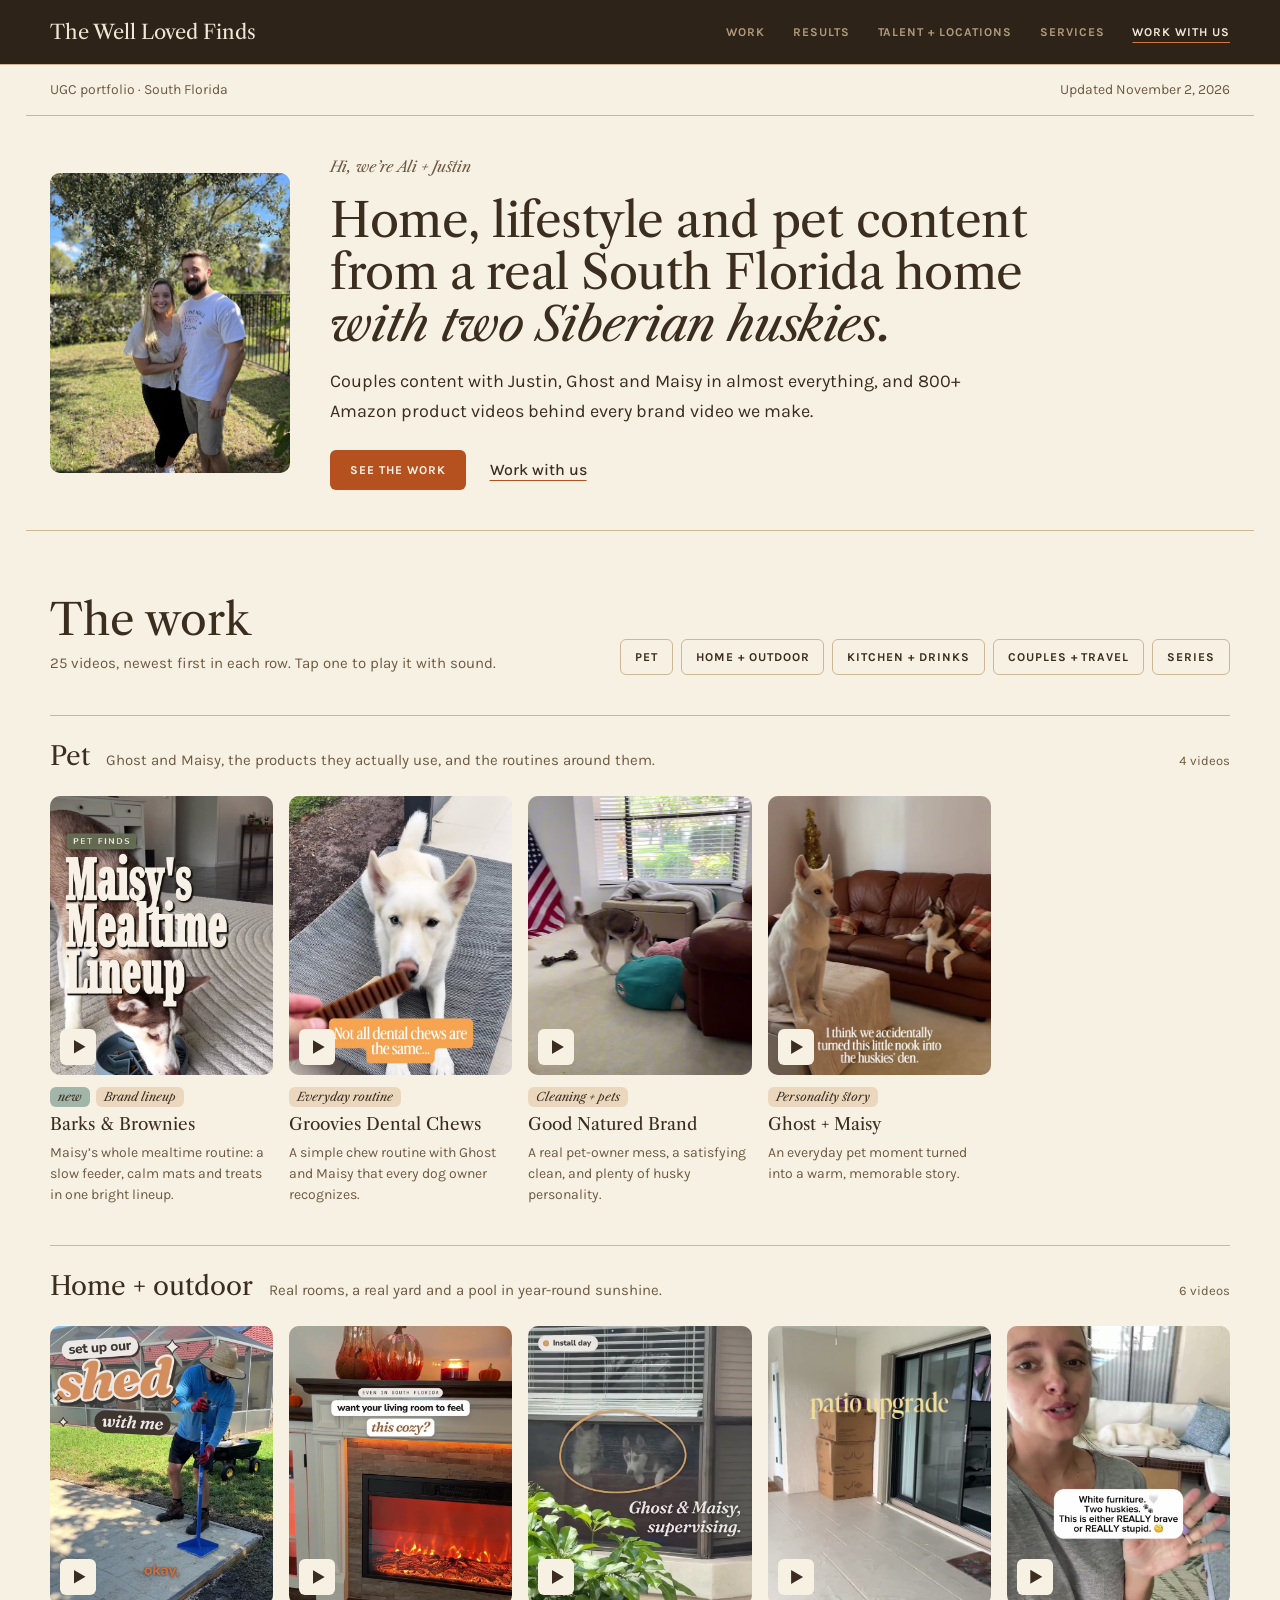
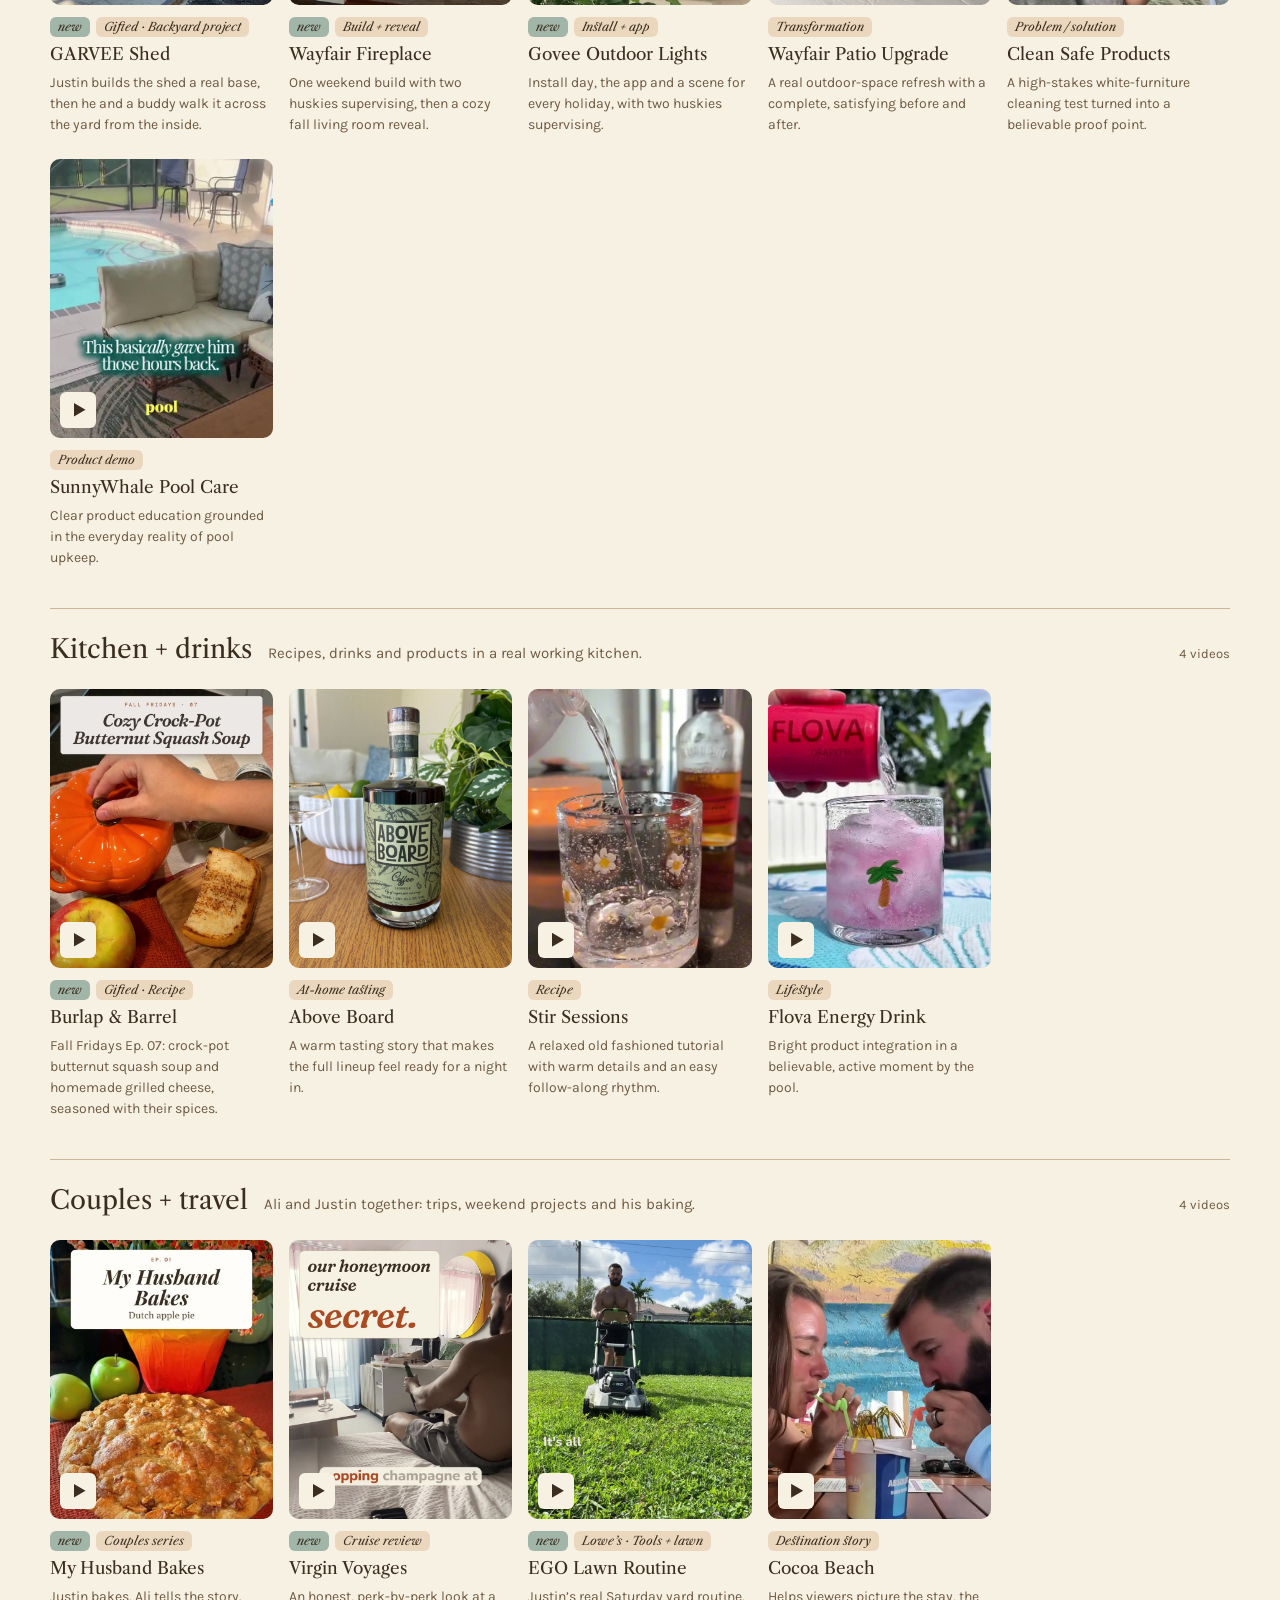
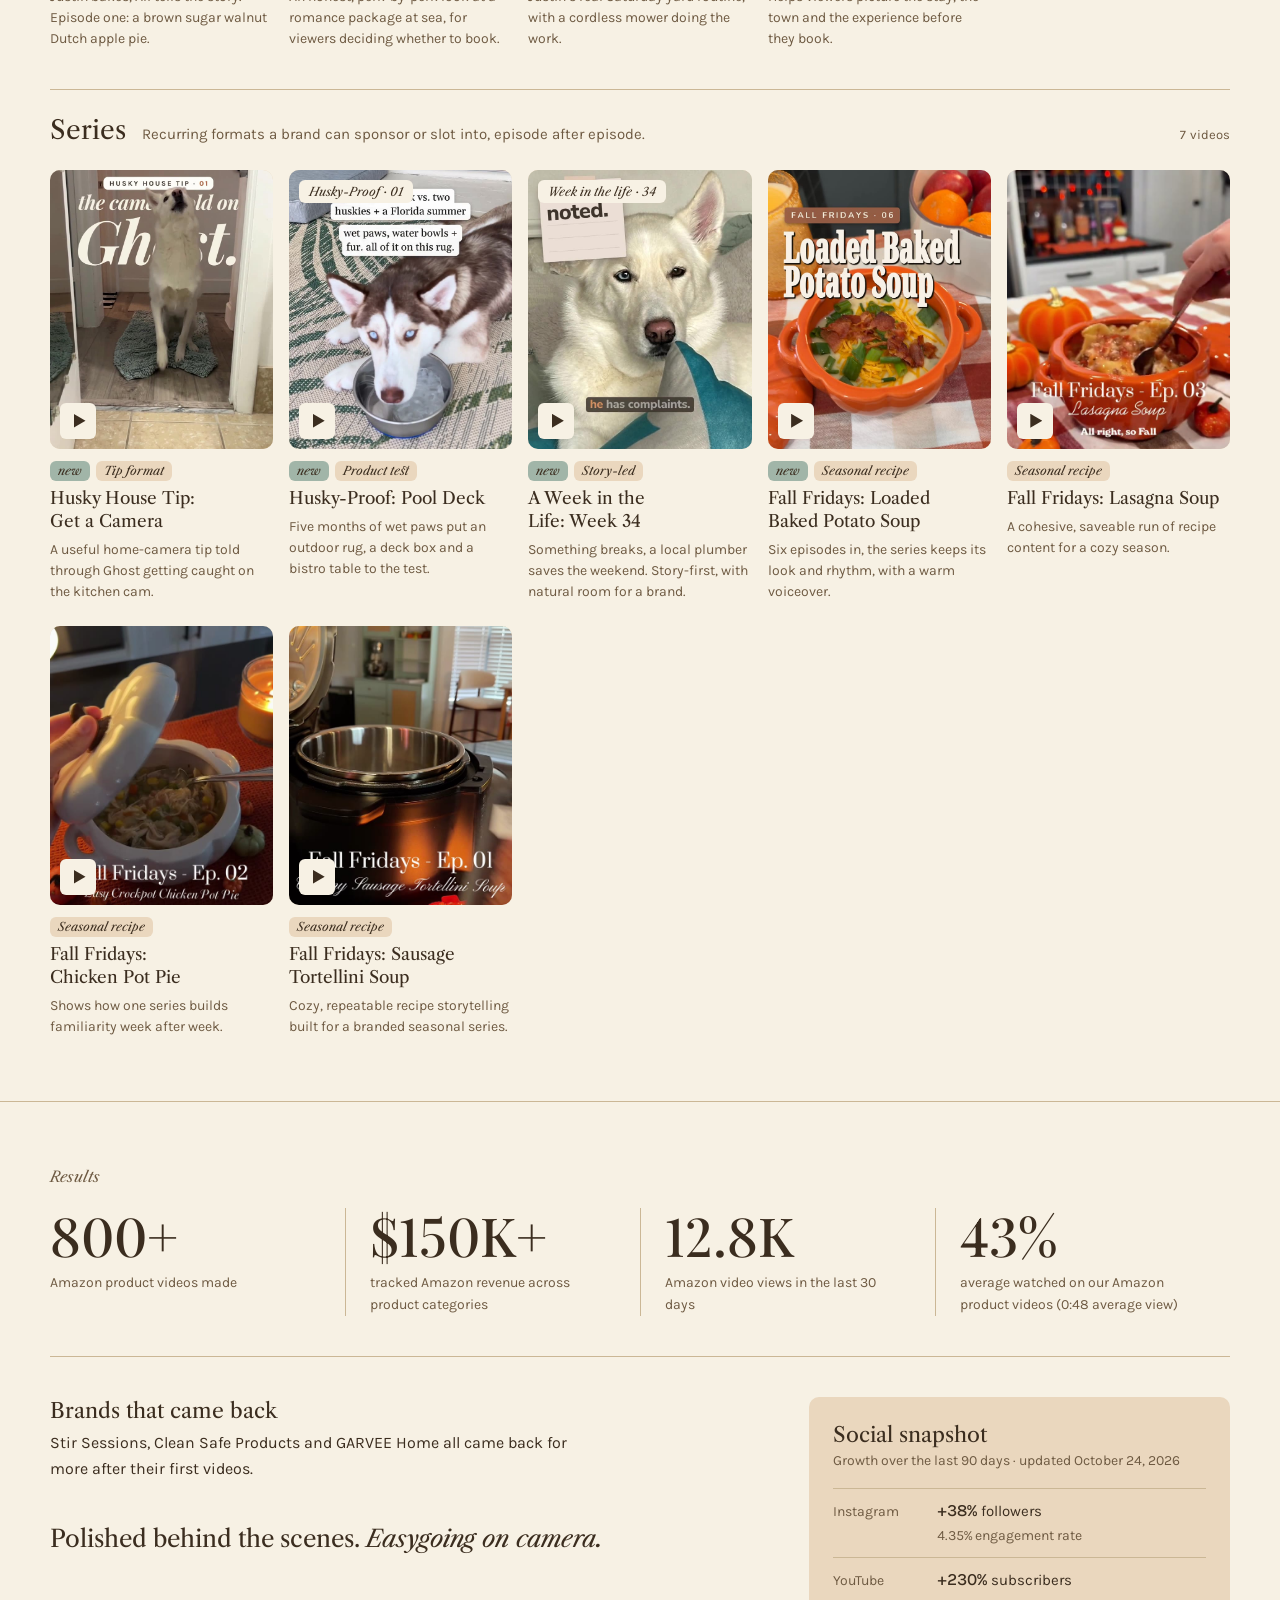
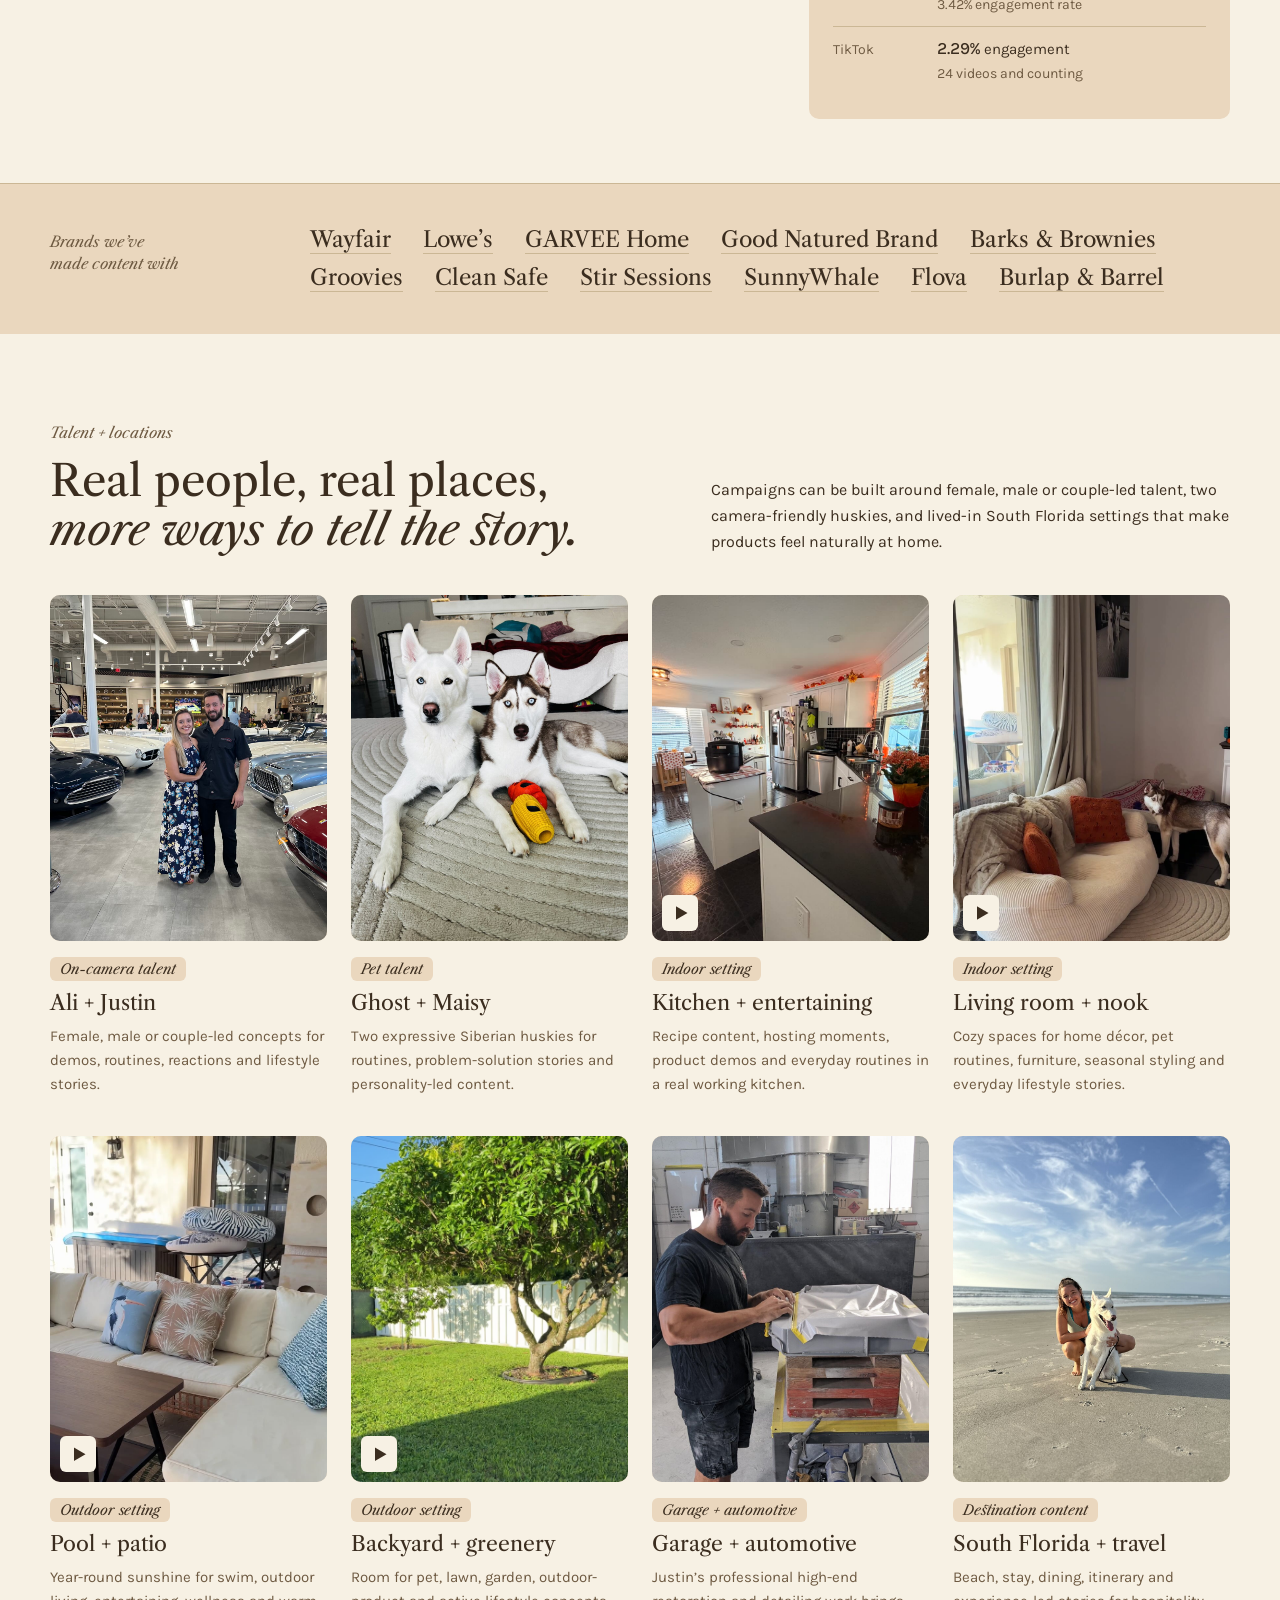
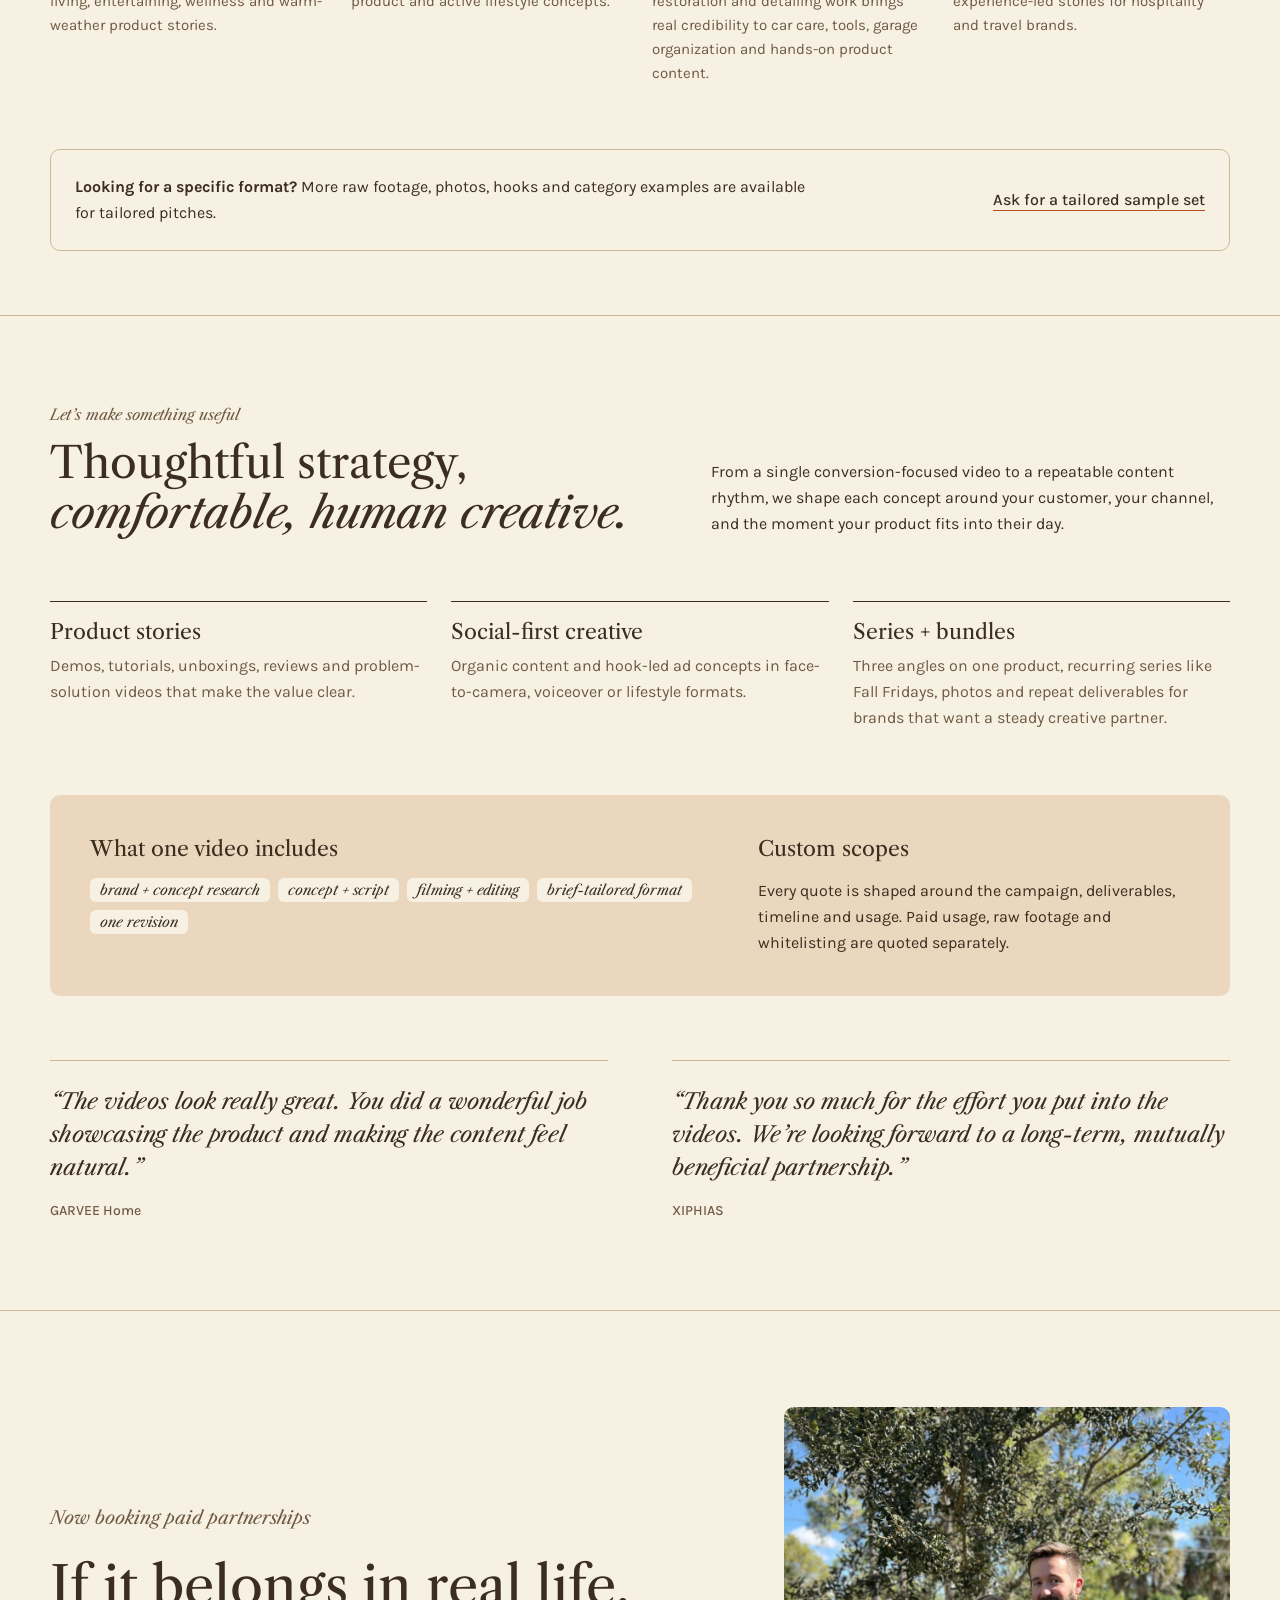
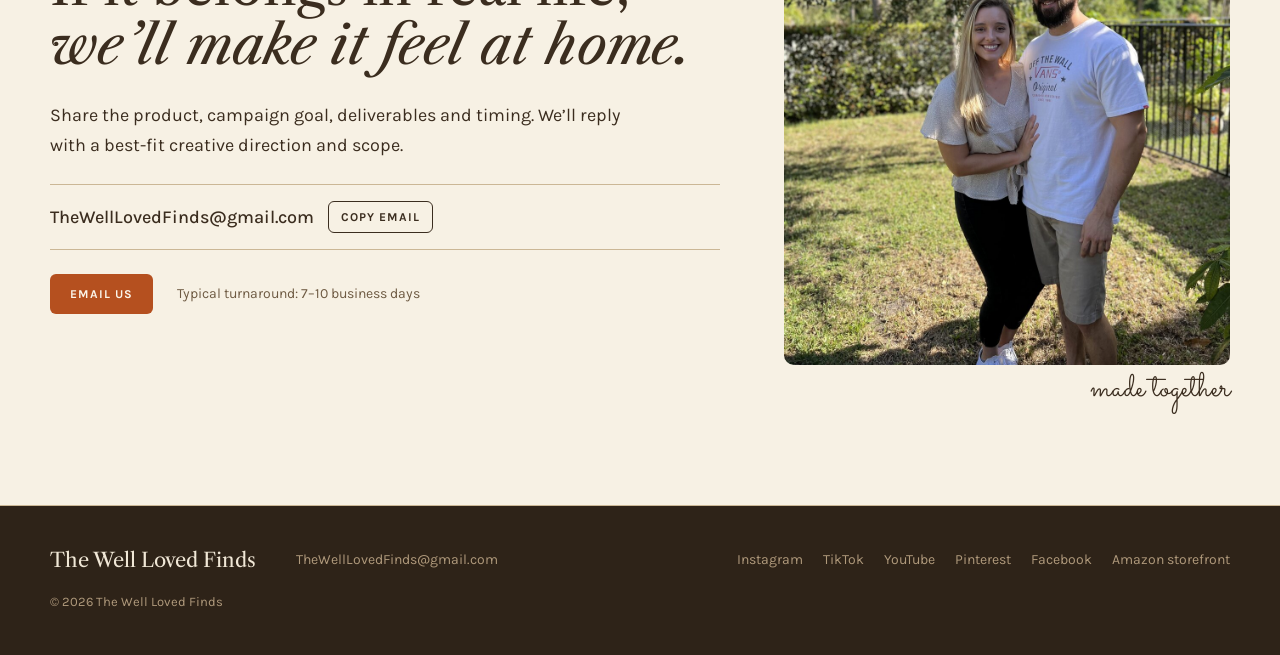
==== commit 2d27d8ef: "Add the GARVEE shed reel; swap in the Oct 31 Wayfair fireplace reel - GARVEE shed (posted Oct 29), w" ====
--- a/index.html
+++ b/index.html
@@ -56,7 +56,7 @@
       <div class="work__head">
         <div class="work__title">
           <h2 id="work-title">The work</h2>
-          <p class="work__note">24 videos, newest first in each row. Tap one to play it with sound.</p>
+          <p class="work__note">25 videos, newest first in each row. Tap one to play it with sound.</p>
         </div>
         <nav class="row-nav" aria-label="Jump to a category">
           <a href="#work-pets">Pet</a>
@@ -129,9 +129,33 @@
         <div class="work-row__head">
           <h3 id="row-home">Home + outdoor</h3>
           <p>Real rooms, a real yard and a pool in year-round sunshine.</p>
-          <span class="work-row__count">5 videos</span>
+          <span class="work-row__count">6 videos</span>
         </div>
         <div class="work-grid">
+          <article class="card" data-new>
+            <button class="card__media" type="button" data-video="assets/garvee-shed-web.mp4" data-title="GARVEE Shed · A real base, then the big move">
+              <img src="assets/garvee-shed-poster.jpg" alt="Justin tamping the paver base for the shed under the hook set up our shed with me" width="720" height="1280" loading="lazy">
+              <span class="play" aria-hidden="true"></span>
+              <span class="visually-hidden">Play the GARVEE Shed sample</span>
+            </button>
+            <div class="card__body">
+              <p class="card__meta"><span class="tag tag--new">new</span><span class="tag">Gifted · Backyard project</span></p>
+              <h4>GARVEE Shed</h4>
+              <p>Justin builds the shed a real base, then he and a buddy walk it across the yard from the inside.</p>
+            </div>
+          </article>
+          <article class="card" data-new>
+            <button class="card__media" type="button" data-video="assets/wayfair-fireplace-oct-web.mp4" data-title="Wayfair · Fireplace TV stand with two husky supervisors">
+              <img src="assets/wayfair-fireplace-oct-poster.jpg" alt="The finished Wayfair fireplace TV stand under the hook want your living room to feel this cozy" width="720" height="1280" loading="lazy">
+              <span class="play" aria-hidden="true"></span>
+              <span class="visually-hidden">Play the Wayfair Fireplace sample</span>
+            </button>
+            <div class="card__body">
+              <p class="card__meta"><span class="tag tag--new">new</span><span class="tag">Build + reveal</span></p>
+              <h4>Wayfair Fireplace</h4>
+              <p>One weekend build with two huskies supervising, then a cozy fall living room reveal.</p>
+            </div>
+          </article>
           <article class="card" data-new>
             <button class="card__media" type="button" data-video="assets/govee-outdoor-lights-web.mp4" data-title="Govee Permanent Outdoor Lights">
               <img src="assets/govee-outdoor-lights-poster.jpg" alt="Ghost and Maisy watching the Govee light install through a window" width="720" height="1280" loading="lazy">
@@ -142,18 +166,6 @@
               <p class="card__meta"><span class="tag tag--new">new</span><span class="tag">Install + app</span></p>
               <h4>Govee Outdoor Lights</h4>
               <p>Install day, the app and a scene for every holiday, with two huskies supervising.</p>
-            </div>
-          </article>
-          <article class="card">
-            <button class="card__media" type="button" data-video="assets/wayfair-fireplace-web.mp4" data-title="Wayfair Fireplace">
-              <img src="assets/wayfair-fireplace-poster.jpg" alt="A Wayfair fireplace styled in our living room" width="540" height="960" loading="lazy">
-              <span class="play" aria-hidden="true"></span>
-              <span class="visually-hidden">Play the Wayfair Fireplace sample</span>
-            </button>
-            <div class="card__body">
-              <p class="card__meta"><span class="tag">Assembly + reveal</span></p>
-              <h4>Wayfair Fireplace</h4>
-              <p>Hands-on setup footage that leads into a warm, lived-in room reveal.</p>
             </div>
           </article>
           <article class="card">
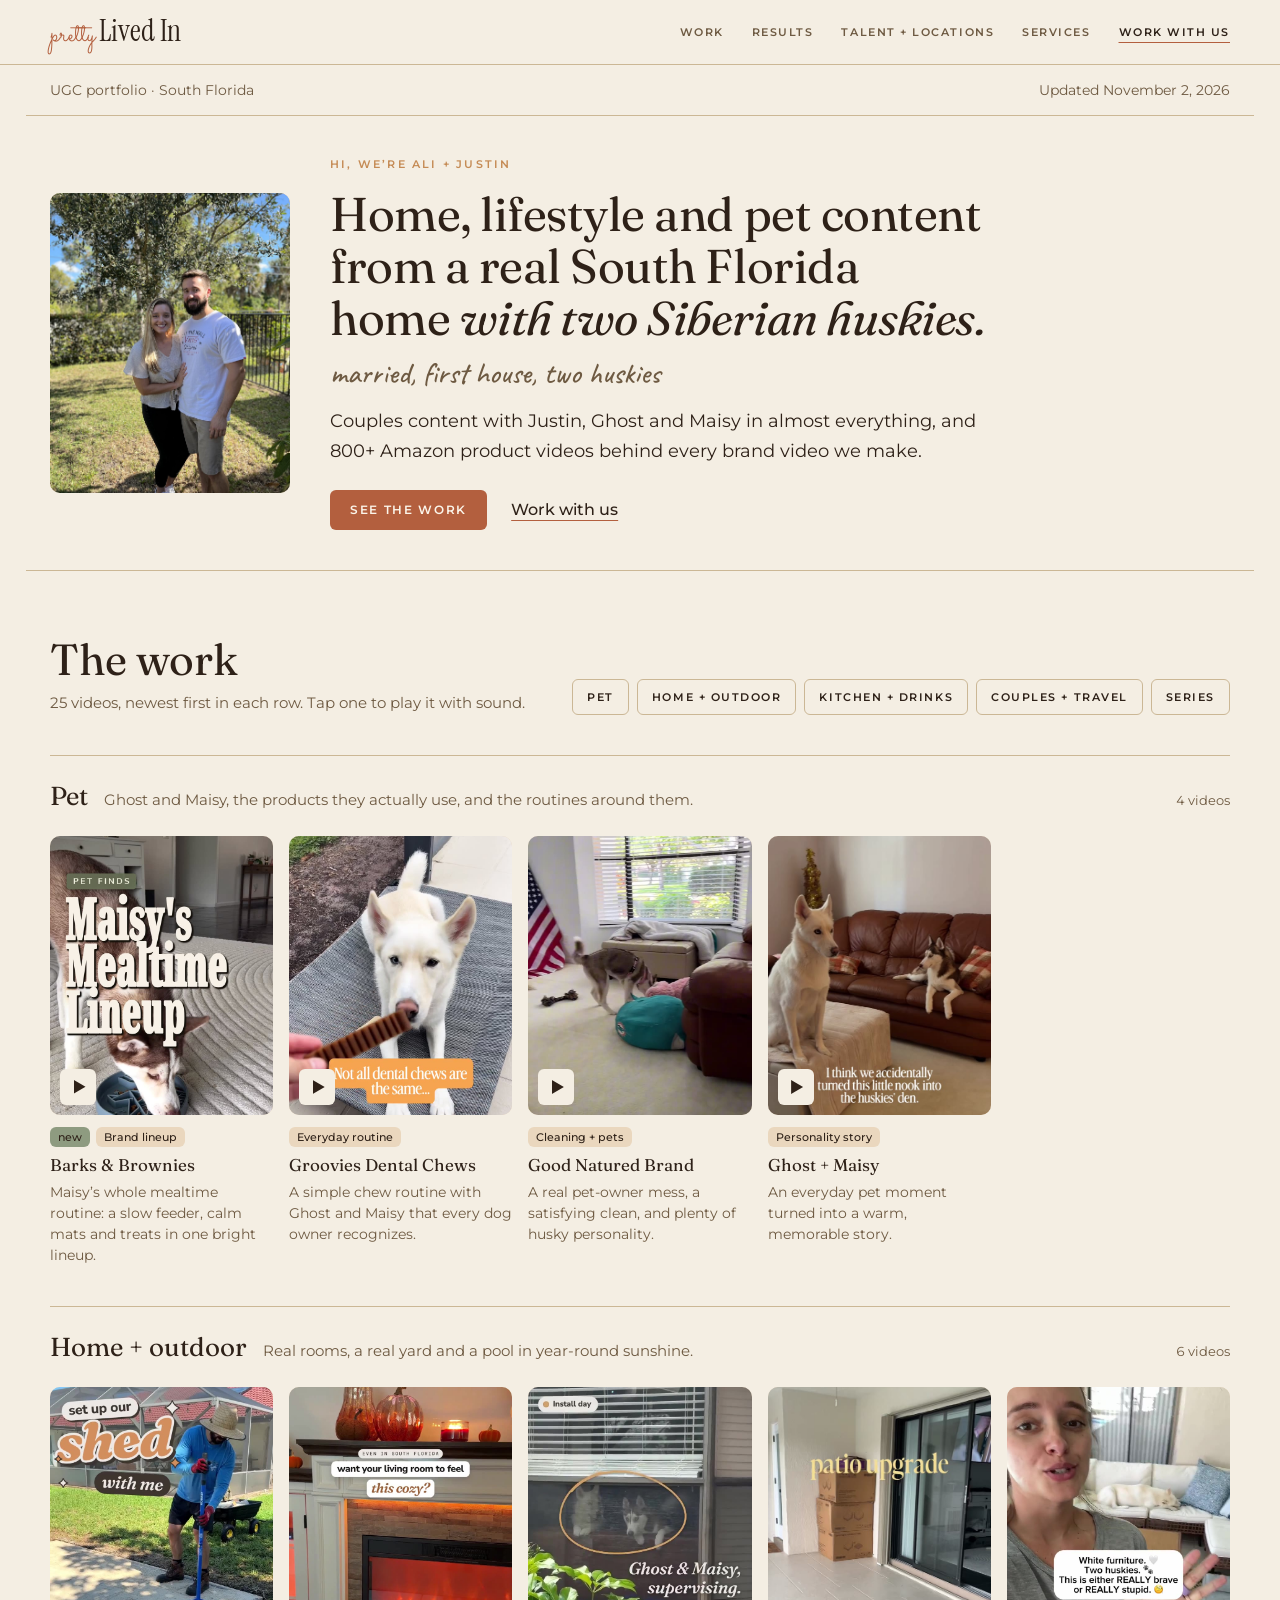
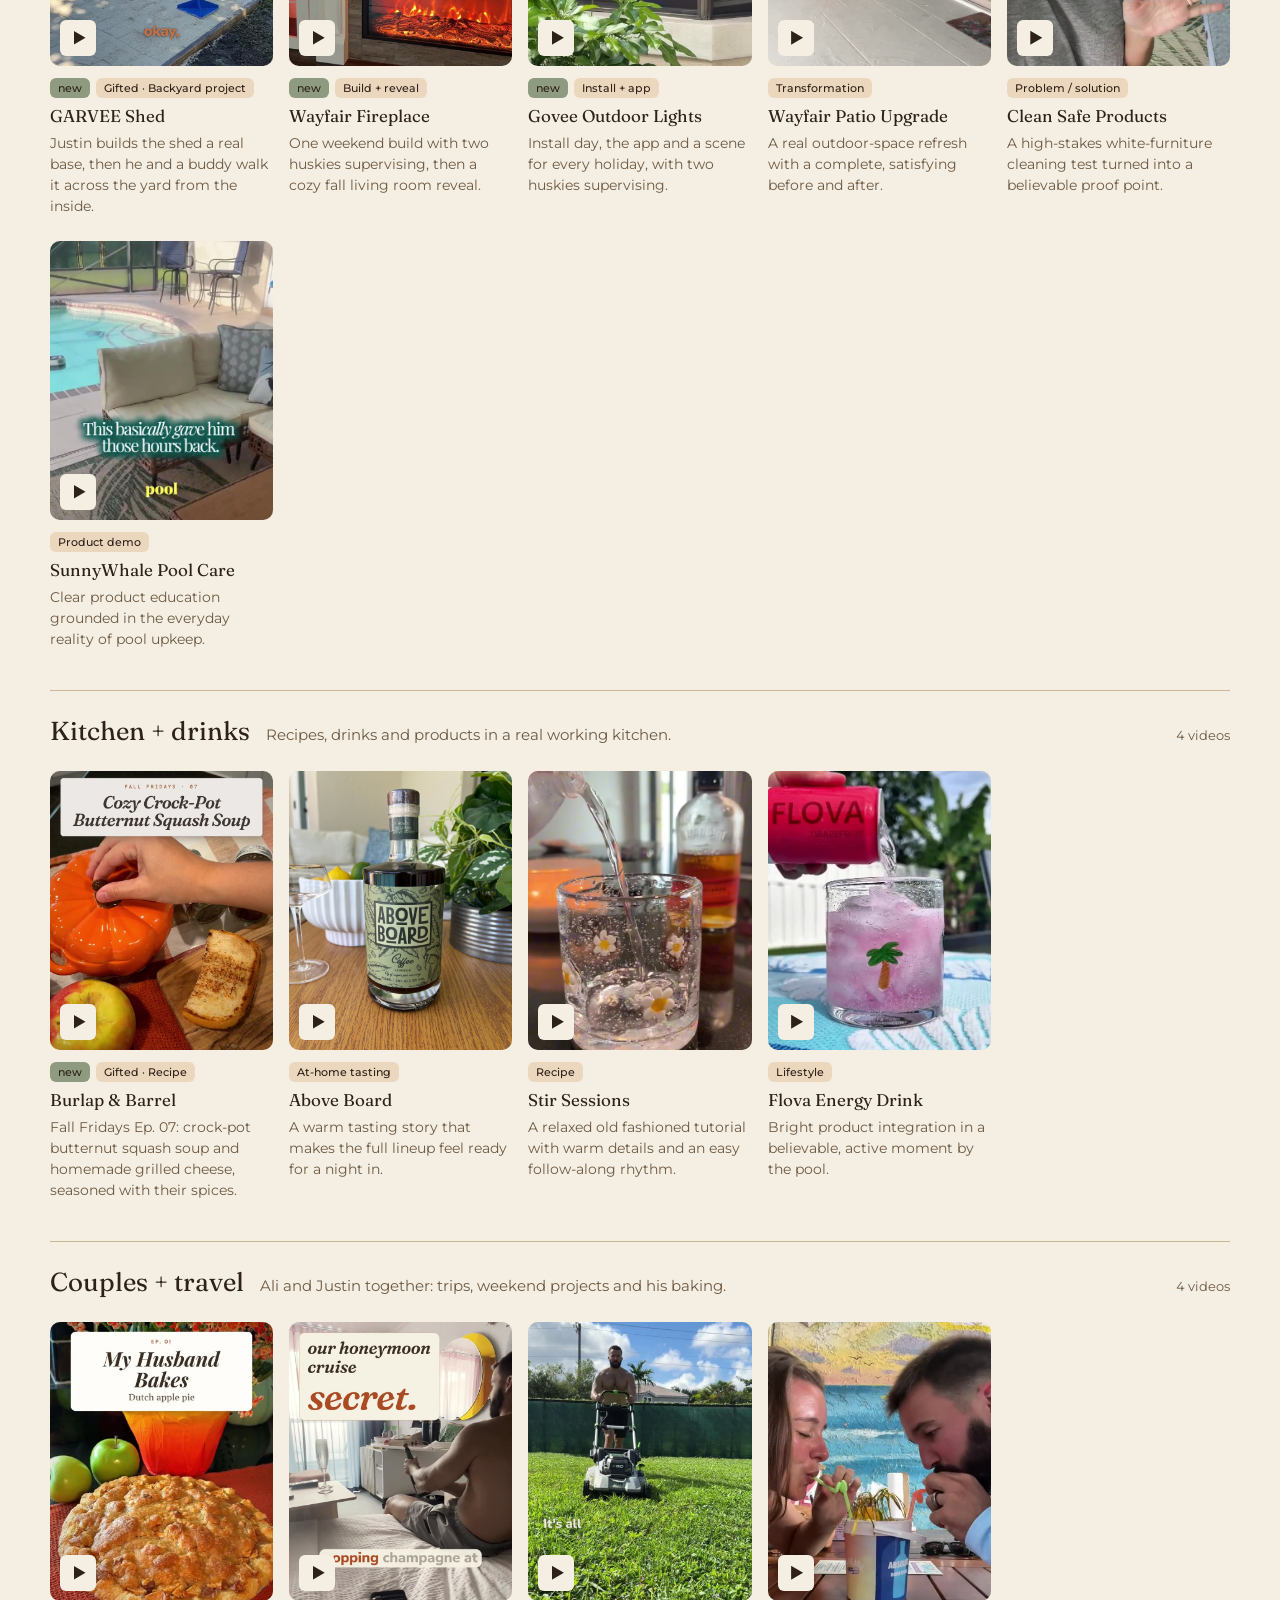
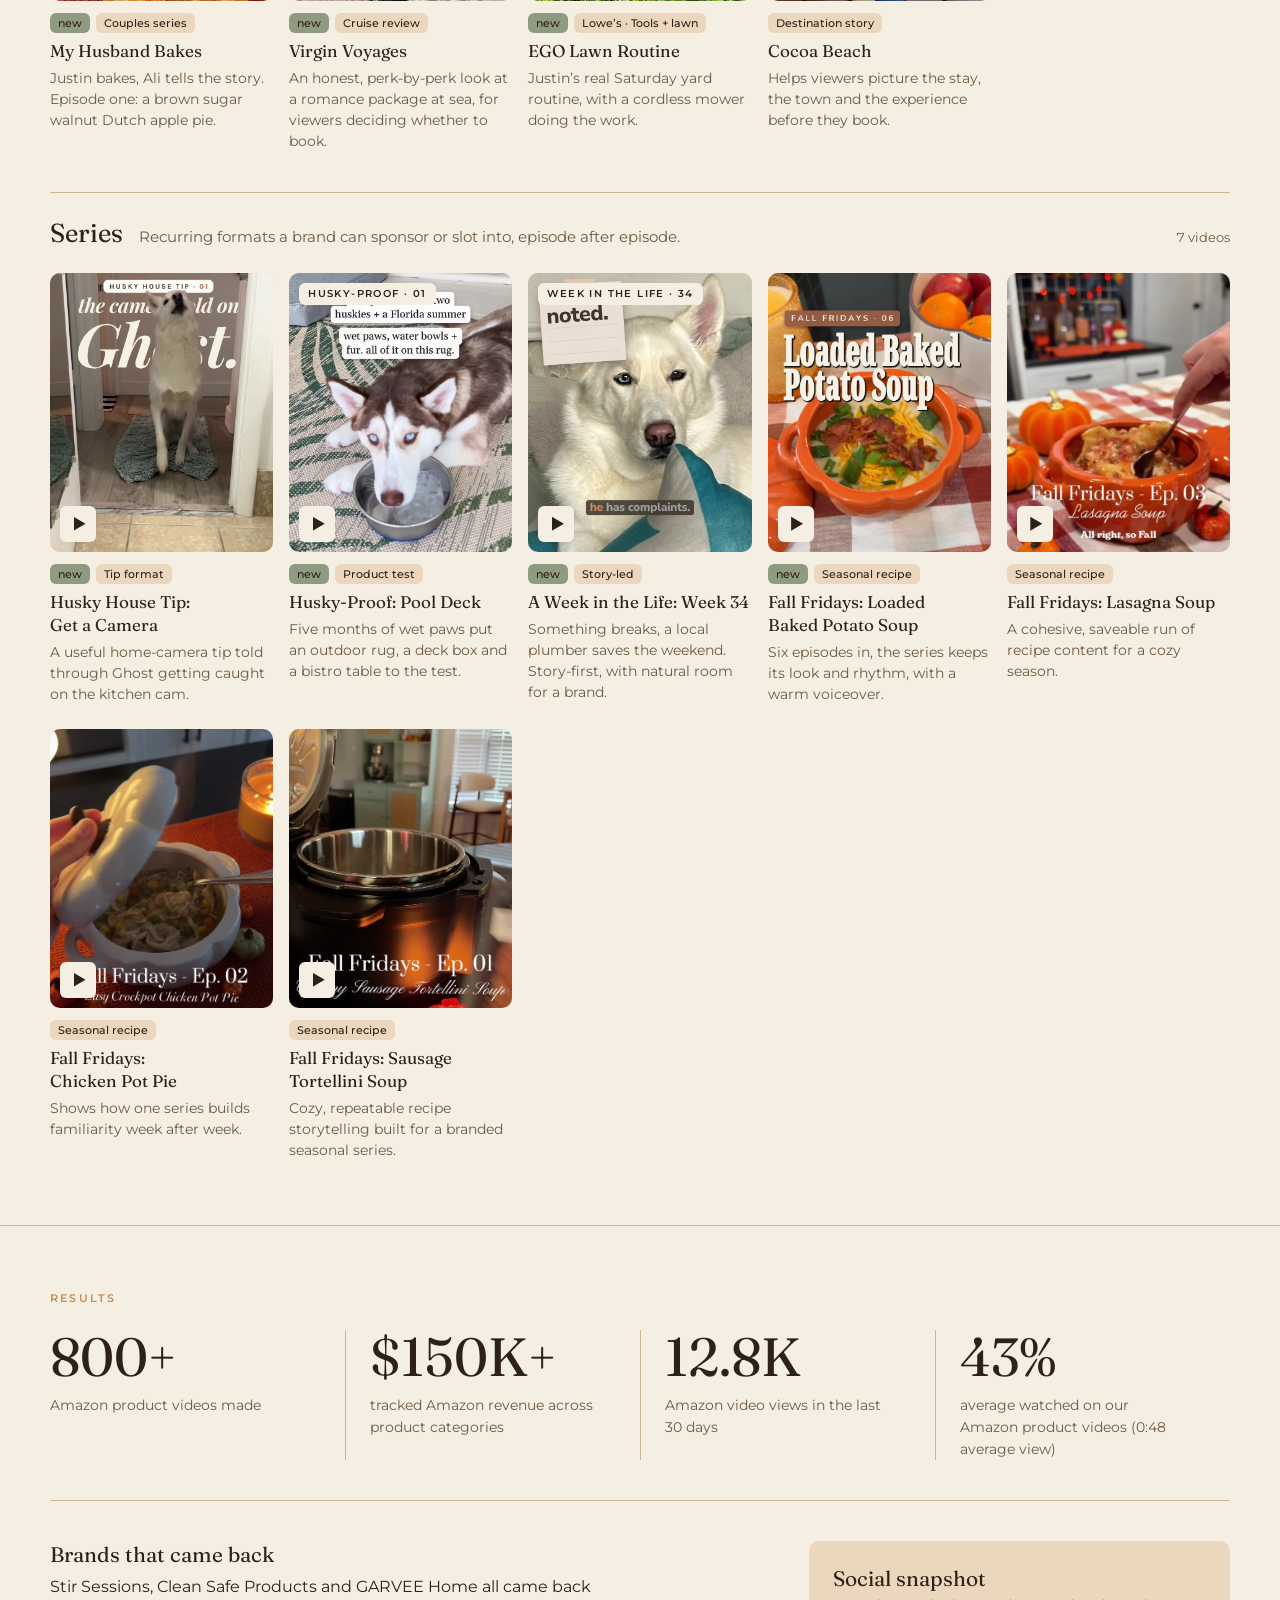
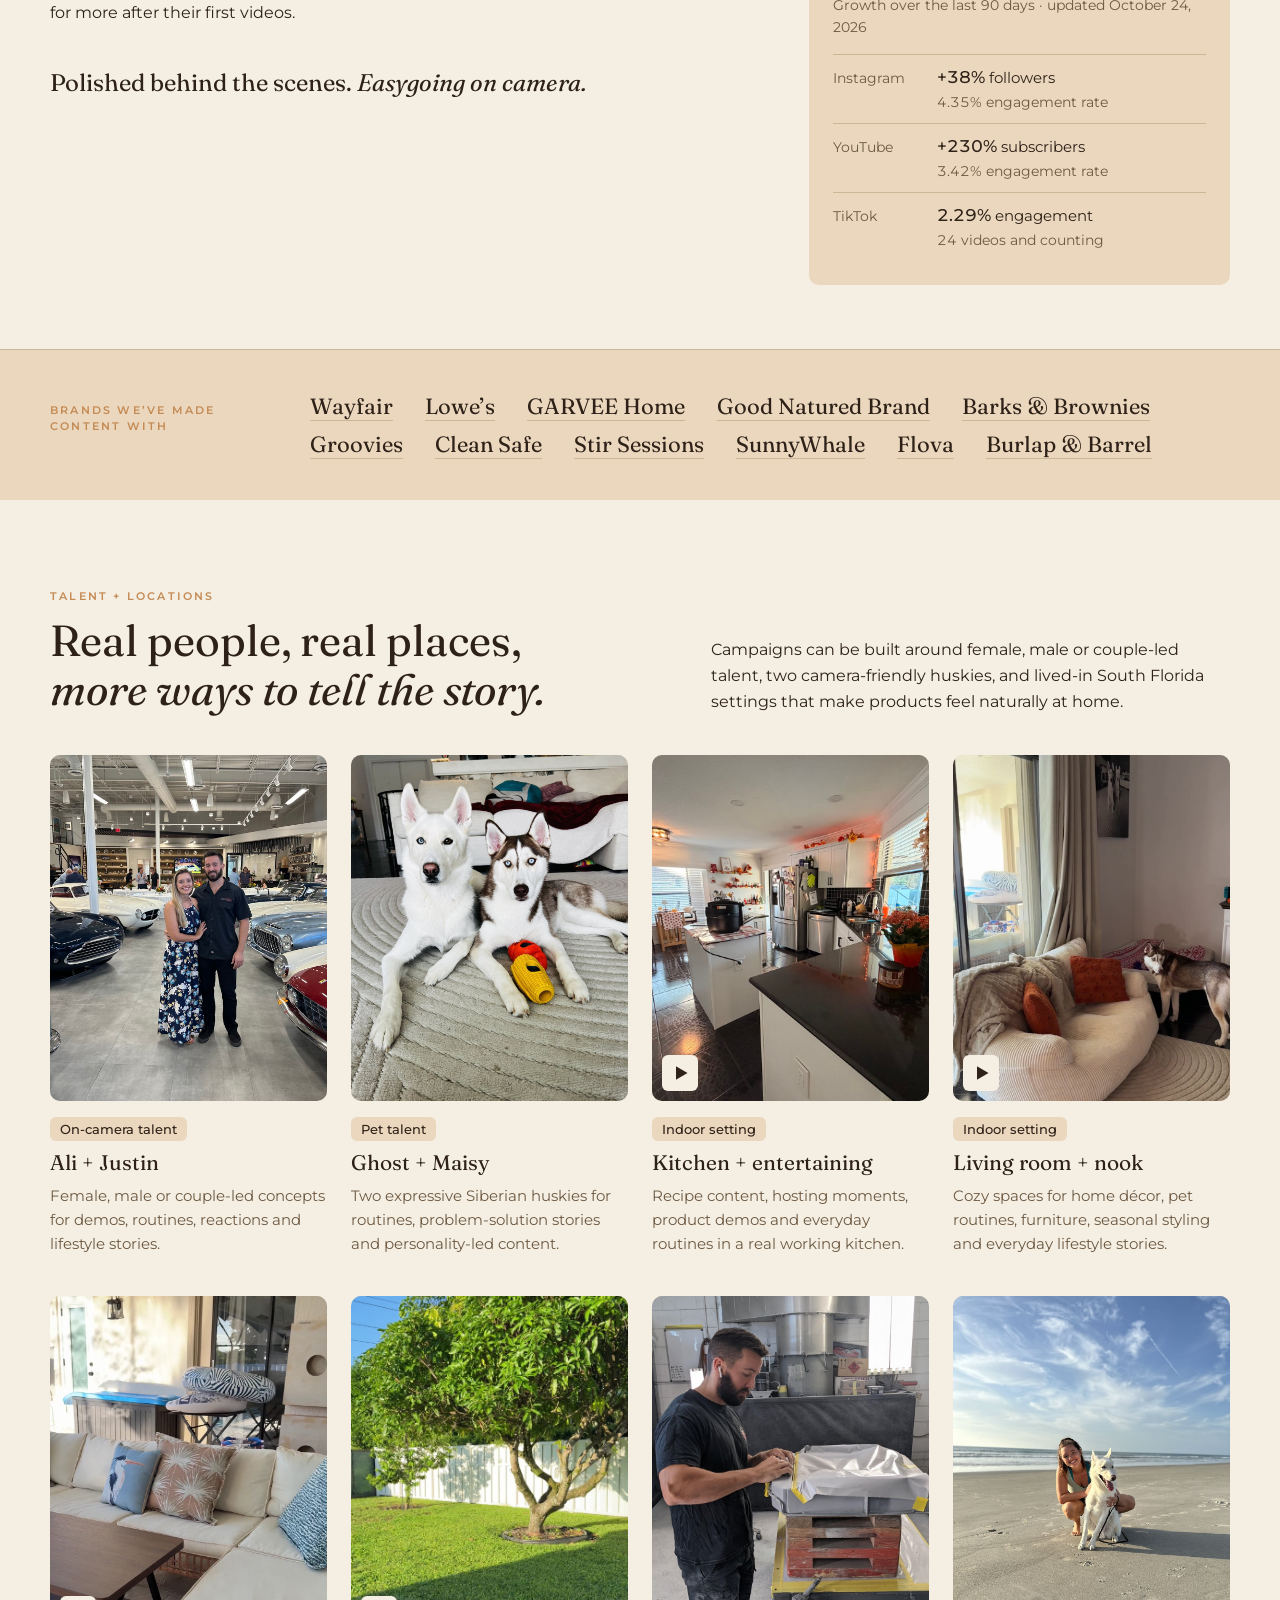
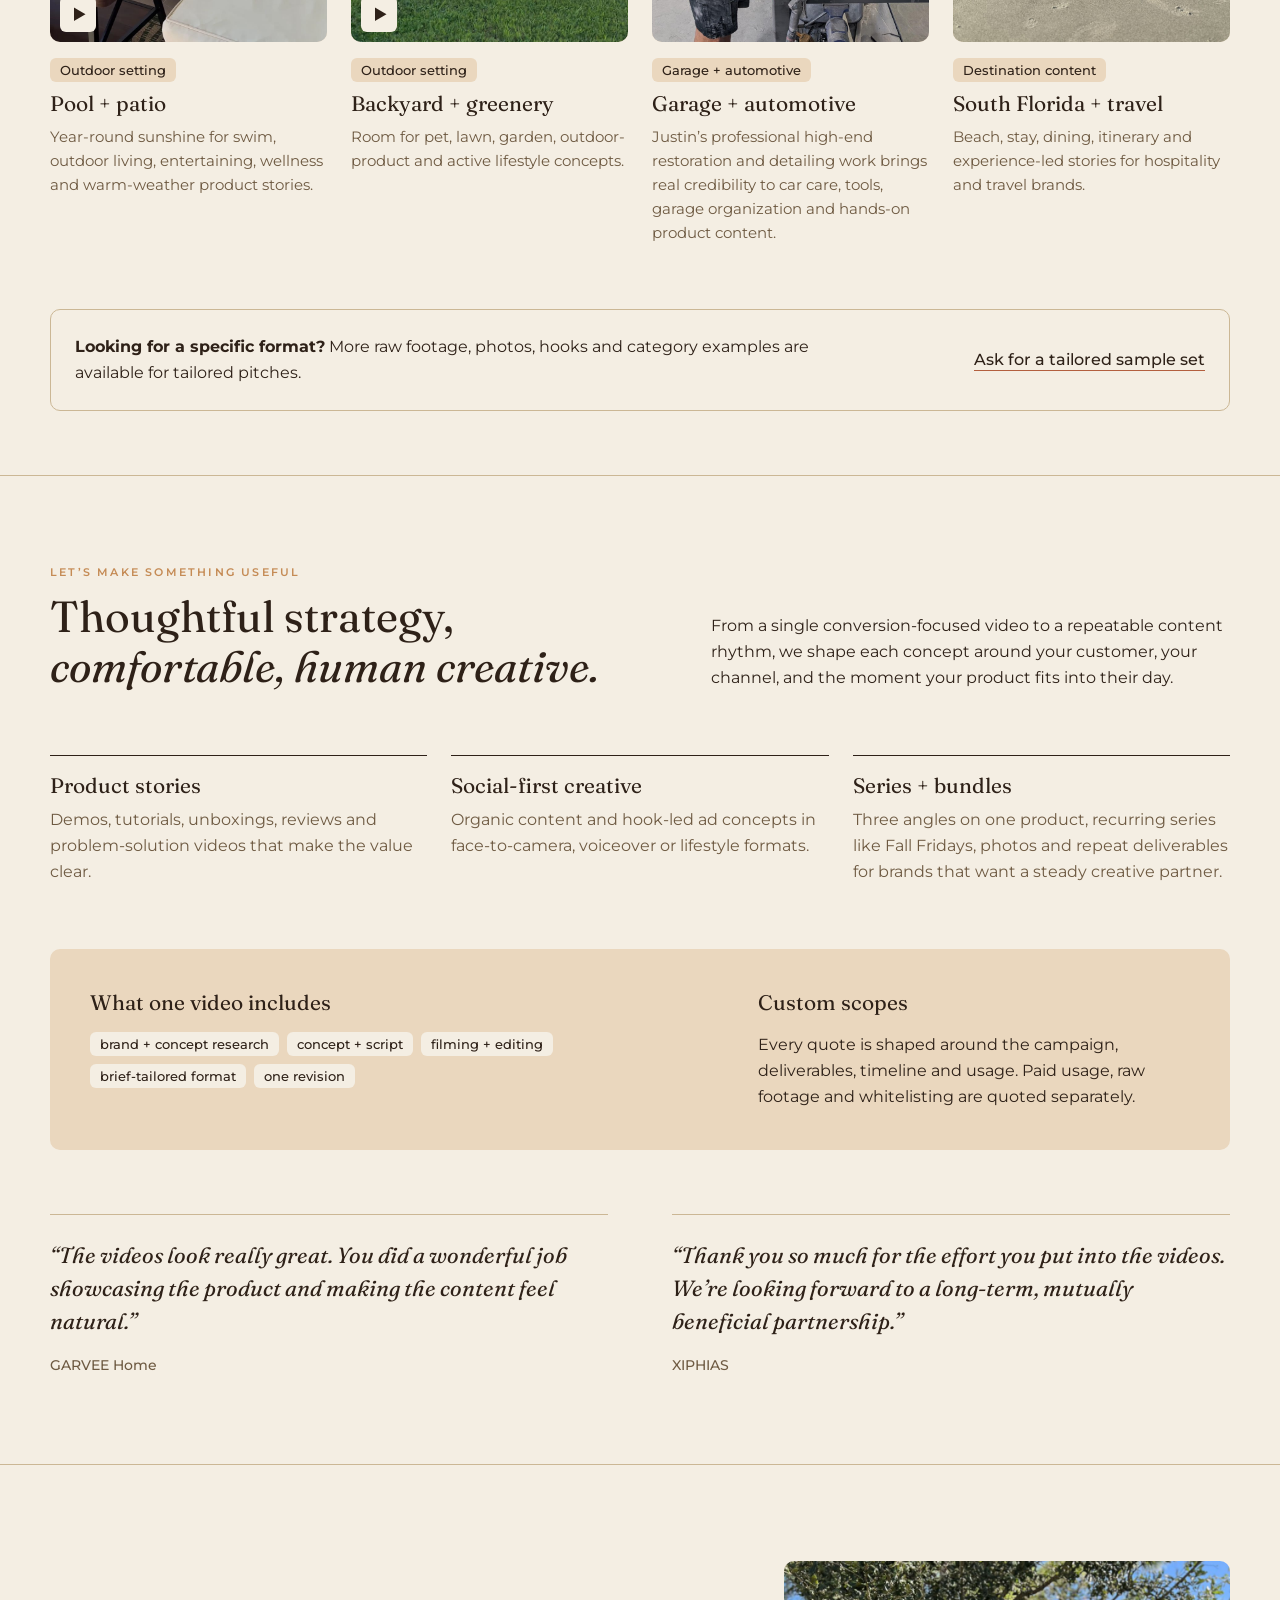
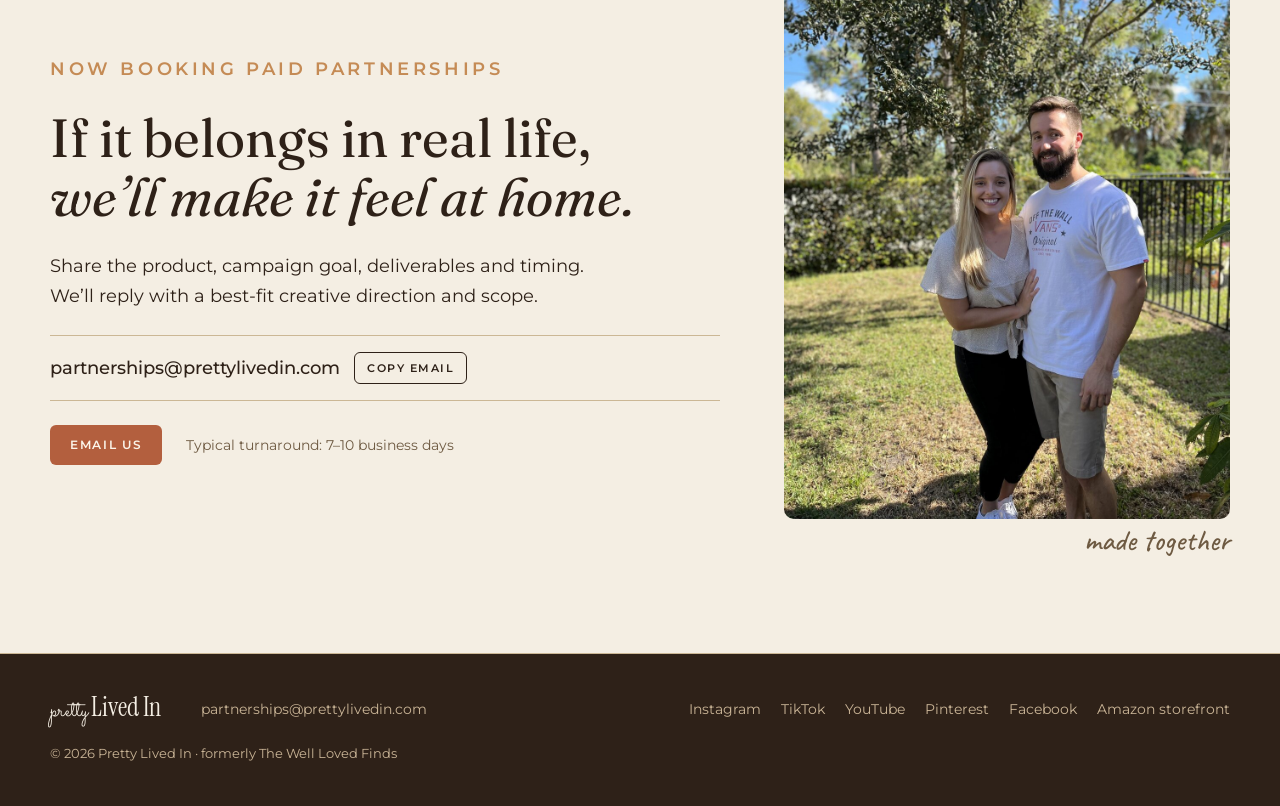
==== commit a848bd6c: "Rebrand to Pretty Lived In: Kit A fonts and colors, new logo, contact email and social links Co-Auth" ====
--- a/index.html
+++ b/index.html
@@ -3,16 +3,17 @@
 <head>
   <meta charset="utf-8">
   <meta name="viewport" content="width=device-width, initial-scale=1, viewport-fit=cover">
-  <meta name="theme-color" content="#f7f1e4">
-  <meta name="description" content="Home, lifestyle and pet UGC from a real South Florida home with two Siberian huskies, plus couples content with Justin. The Well Loved Finds portfolio.">
-  <meta property="og:title" content="The Well Loved Finds · UGC Portfolio">
+  <meta name="theme-color" content="#F4EEE3">
+  <meta name="description" content="Home, lifestyle and pet UGC from a real South Florida home with two Siberian huskies, plus couples content with Justin. The Pretty Lived In portfolio.">
+  <meta property="og:title" content="Pretty Lived In · UGC Portfolio">
   <meta property="og:description" content="Home, lifestyle and pet content from a real South Florida home with two Siberian huskies. Couples content with Justin.">
-  <meta property="og:image" content="https://thewelllovedfinds.com/assets/hero-ali-justin.jpg">
-  <title>The Well Loved Finds · UGC Portfolio</title>
-  <link rel="icon" href="favicon.svg" type="image/svg+xml">
+  <meta property="og:image" content="https://prettylivedin.com/assets/hero-ali-justin.jpg">
+  <title>Pretty Lived In · UGC Portfolio</title>
+  <link rel="icon" href="favicon-32.png" type="image/png" sizes="32x32">
+  <link rel="apple-touch-icon" href="apple-touch-icon.png">
   <link rel="preconnect" href="https://fonts.googleapis.com">
   <link rel="preconnect" href="https://fonts.gstatic.com" crossorigin>
-  <link rel="stylesheet" href="https://fonts.googleapis.com/css2?family=Libre+Caslon+Text:ital,wght@0,400;0,700;1,400&family=Playfair+Display:wght@400;500&family=Karla:wght@400;500;700&family=Sacramento&display=swap">
+  <link rel="stylesheet" href="https://fonts.googleapis.com/css2?family=Fraunces:ital,opsz,wght@0,9..144,400;0,9..144,500;1,9..144,400&family=Montserrat:wght@400;500;600;700&family=Caveat:wght@500&family=Instrument+Serif&family=Sacramento&display=swap">
   <link rel="stylesheet" href="styles.css">
 </head>
 <body>
@@ -20,7 +21,7 @@
 
   <header class="site-header">
     <div class="wrap site-header__inner">
-      <a class="wordmark" href="#top" aria-label="The Well Loved Finds, back to top">The Well Loved Finds</a>
+      <a class="wordmark" href="#top" aria-label="Pretty Lived In, back to top"><span class="wordmark__pretty">pretty</span><span class="wordmark__lived">Lived In</span></a>
       <nav class="site-nav" aria-label="Portfolio sections">
         <a href="#work">Work</a>
         <a href="#results">Results</a>
@@ -39,11 +40,12 @@
 
     <section class="wrap intro" id="about" aria-labelledby="intro-title">
       <figure class="intro__photo">
-        <img src="assets/hero-ali-justin.jpg" alt="Ali and Justin of The Well Loved Finds in their backyard" width="1050" height="1400">
+        <img src="assets/hero-ali-justin.jpg" alt="Ali and Justin of Pretty Lived In in their backyard" width="1050" height="1400">
       </figure>
       <div class="intro__copy">
         <p class="kicker">Hi, we’re Ali + Justin</p>
         <h1 id="intro-title">Home, lifestyle and pet content from a real South Florida home <em>with two Siberian huskies.</em></h1>
+        <p class="note">married, first house, two huskies</p>
         <p class="intro__lede">Couples content with Justin, Ghost and Maisy in almost everything, and 800+ Amazon product videos behind every brand video we make.</p>
         <div class="intro__actions">
           <a class="button" href="#work">See the work</a>
@@ -545,7 +547,7 @@
 
       <div class="sample-note">
         <p><strong>Looking for a specific format?</strong> More raw footage, photos, hooks and category examples are available for tailored pitches.</p>
-        <a class="text-link" href="mailto:TheWellLovedFinds@gmail.com?subject=Tailored%20UGC%20sample%20request">Ask for a tailored sample set</a>
+        <a class="text-link" href="mailto:partnerships@prettylivedin.com?subject=Tailored%20UGC%20sample%20request">Ask for a tailored sample set</a>
       </div>
     </section>
 
@@ -597,17 +599,17 @@
         <h2 id="contact-title">If it belongs in real life, <em>we’ll make it feel at home.</em></h2>
         <p>Share the product, campaign goal, deliverables and timing. We’ll reply with a best-fit creative direction and scope.</p>
         <div class="copy-email">
-          <span class="copy-email__address">TheWellLovedFinds@gmail.com</span>
-          <button class="copy-email__button" type="button" data-copy-email="TheWellLovedFinds@gmail.com">Copy email</button>
+          <span class="copy-email__address">partnerships@prettylivedin.com</span>
+          <button class="copy-email__button" type="button" data-copy-email="partnerships@prettylivedin.com">Copy email</button>
           <span class="copy-email__status" aria-live="polite"></span>
         </div>
         <div class="contact__actions">
-          <a class="button" href="mailto:TheWellLovedFinds@gmail.com?subject=Brand%20partnership%20inquiry&amp;body=Hi%20Ali%20and%20Justin%2C%0A%0ABrand%20%2F%20product%3A%0ACampaign%20goal%3A%0ADeliverables%3A%0ATimeline%3A%0A%0AThank%20you!">Email us</a>
+          <a class="button" href="mailto:partnerships@prettylivedin.com?subject=Brand%20partnership%20inquiry&amp;body=Hi%20Ali%20and%20Justin%2C%0A%0ABrand%20%2F%20product%3A%0ACampaign%20goal%3A%0ADeliverables%3A%0ATimeline%3A%0A%0AThank%20you!">Email us</a>
           <p class="contact__meta">Typical turnaround: 7–10 business days</p>
         </div>
       </div>
       <figure class="contact__photo">
-        <img src="assets/hero-ali-justin.jpg" alt="Ali and Justin of The Well Loved Finds" width="1050" height="1400" loading="lazy">
+        <img src="assets/hero-ali-justin.jpg" alt="Ali and Justin of Pretty Lived In" width="1050" height="1400" loading="lazy">
         <figcaption class="script-aside">made together</figcaption>
       </figure>
     </section>
@@ -615,17 +617,17 @@
 
   <footer class="site-footer">
     <div class="wrap site-footer__inner">
-      <p class="site-footer__mark">The Well Loved Finds</p>
-      <a href="mailto:TheWellLovedFinds@gmail.com">TheWellLovedFinds@gmail.com</a>
+      <p class="site-footer__mark" aria-label="Pretty Lived In"><span class="wordmark__pretty">pretty</span><span class="wordmark__lived">Lived In</span></p>
+      <a href="mailto:partnerships@prettylivedin.com">partnerships@prettylivedin.com</a>
       <ul class="site-footer__social">
-        <li><a href="https://www.instagram.com/thewelllovedfinds" target="_blank" rel="noreferrer">Instagram</a></li>
-        <li><a href="https://www.tiktok.com/@thewelllovedfinds" target="_blank" rel="noreferrer">TikTok</a></li>
-        <li><a href="https://www.youtube.com/@thewelllovedfinds" target="_blank" rel="noreferrer">YouTube</a></li>
-        <li><a href="https://www.pinterest.com/thewelllovedfinds/" target="_blank" rel="noreferrer">Pinterest</a></li>
+        <li><a href="https://www.instagram.com/prettylivedinhome" target="_blank" rel="noreferrer">Instagram</a></li>
+        <li><a href="https://www.tiktok.com/@prettylivedinhome" target="_blank" rel="noreferrer">TikTok</a></li>
+        <li><a href="https://www.youtube.com/@prettylivedinhome" target="_blank" rel="noreferrer">YouTube</a></li>
+        <li><a href="https://www.pinterest.com/prettylivedinhome/" target="_blank" rel="noreferrer">Pinterest</a></li>
         <li><a href="https://www.facebook.com/thewelllovedfinds" target="_blank" rel="noreferrer">Facebook</a></li>
         <li><a href="https://www.amazon.com/shop/thewelllovedfinds" target="_blank" rel="noreferrer">Amazon storefront</a></li>
       </ul>
-      <p class="site-footer__fine">© 2026 The Well Loved Finds</p>
+      <p class="site-footer__fine">© 2026 Pretty Lived In · formerly The Well Loved Finds</p>
     </div>
   </footer>
 
--- a/styles.css
+++ b/styles.css
@@ -1,29 +1,33 @@
-/* The Well Loved Finds · UGC portfolio
-   Built from DESIGN.md (Vol. I, 2026): cream page, brown ink, one terracotta action per view,
-   Caslon speaks, Karla works, Playfair for the big numbers, Sacramento for two-word asides.
+/* Pretty Lived In · UGC portfolio
+   Christine Meier's Kit A (Well Loved Warm), the brand look since Nov 2, 2026:
+   cream page, espresso ink, one terracotta action per view, caramel tiny-caps labels, sage for "new".
+   Fraunces speaks, Montserrat works, Caveat is the handwriting.
+   The logo keeps its own fonts: "pretty" in Sacramento on "Lived In" in Instrument Serif.
    Flat: hairlines and color blocks, 6px / 10px corners, no shadows, no gradients. */
 
 :root {
-  --surface: #f7f1e4;
+  --surface: #f4eee3;
   --surface-clay: #ead7be;
-  --ink: #3b2d1f;
+  --ink: #2e2118;
   --ink-soft: #6e5a42;
-  --terracotta: #b5501f;
+  --terracotta: #b35f3e;
   --on-terracotta: #fbf5ea;
-  --amber: #a9761e;
-  --sage: #a1b5a8;
+  --caramel: #c58b55;
+  --sage: #8e9b80;
   --hairline: #cbb795;
 
-  --chrome: #2e2318;
-  --chrome-ink: #f0e7d6;
-  --chrome-soft: #b09a7c;
-  --chrome-accent: #d4763f;
-  --backdrop: rgba(46, 35, 24, 0.82);
-
-  --font-serif: "Libre Caslon Text", Georgia, "Times New Roman", serif;
-  --font-display: "Playfair Display", Georgia, serif;
-  --font-sans: "Karla", "Helvetica Neue", Arial, sans-serif;
-  --font-script: "Sacramento", "Snell Roundhand", cursive;
+  --chrome: #2e2118;
+  --chrome-ink: #f4eee3;
+  --chrome-soft: #c9b496;
+  --chrome-accent: #c58b55;
+  --backdrop: rgba(46, 33, 24, 0.82);
+
+  --font-serif: "Fraunces", Georgia, "Times New Roman", serif;
+  --font-display: "Fraunces", Georgia, serif;
+  --font-sans: "Montserrat", "Helvetica Neue", Arial, sans-serif;
+  --font-script: "Caveat", "Bradley Hand", cursive;
+  --font-logo: "Instrument Serif", Georgia, serif;
+  --font-logo-script: "Sacramento", "Snell Roundhand", cursive;
 
   --space-1: 8px;
   --space-2: 16px;
@@ -47,8 +51,8 @@
     --ink-soft: #c4b094;
     --terracotta: #d4763f;
     --on-terracotta: #221a12;
-    --amber: #d29a3f;
-    --sage: #536a5b;
+    --caramel: #d6a26f;
+    --sage: #5d6a52;
     --hairline: #4a3c2a;
     color-scheme: dark;
   }
@@ -61,8 +65,8 @@
   --ink-soft: #c4b094;
   --terracotta: #d4763f;
   --on-terracotta: #221a12;
-  --amber: #d29a3f;
-  --sage: #536a5b;
+  --caramel: #d6a26f;
+  --sage: #5d6a52;
   --hairline: #4a3c2a;
   color-scheme: dark;
 }
@@ -93,7 +97,7 @@
   position: fixed;
   inset: 0 0 auto;
   height: env(safe-area-inset-top, 0px);
-  background: var(--chrome);
+  background: var(--surface);
   z-index: 30;
 }
 
@@ -154,12 +158,13 @@
 /* ---------- Type roles ---------- */
 
 .kicker {
-  font-family: var(--font-serif);
-  font-style: italic;
-  font-size: 15px;
-  line-height: 22px;
-  color: var(--ink-soft);
-  font-weight: 400;
+  font-family: var(--font-sans);
+  font-size: 11px;
+  line-height: 16px;
+  font-weight: 600;
+  letter-spacing: 0.2em;
+  text-transform: uppercase;
+  color: var(--caramel);
 }
 
 .tag {
@@ -168,10 +173,10 @@
   color: var(--ink);
   border-radius: var(--radius-sm);
   padding: 2px 10px;
-  font-family: var(--font-serif);
-  font-style: italic;
-  font-size: 14px;
+  font-family: var(--font-sans);
+  font-size: 13px;
   line-height: 20px;
+  font-weight: 500;
 }
 
 .tag--new { background: var(--sage); }
@@ -190,8 +195,8 @@
   font-family: var(--font-sans);
   font-size: 12px;
   line-height: 16px;
-  font-weight: 700;
-  letter-spacing: 0.08em;
+  font-weight: 600;
+  letter-spacing: 0.14em;
   text-transform: uppercase;
   text-decoration: none;
   cursor: pointer;
@@ -210,11 +215,13 @@
 }
 .text-link:hover { color: var(--terracotta); }
 
-.script-aside {
+.script-aside,
+.note {
   font-family: var(--font-script);
-  font-size: 34px;
-  line-height: 40px;
-  color: var(--ink);
+  font-weight: 500;
+  font-size: 30px;
+  line-height: 34px;
+  color: var(--ink-soft);
 }
 
 /* ---------- Header ---------- */
@@ -223,8 +230,8 @@
   position: sticky;
   top: env(safe-area-inset-top, 0px);
   z-index: 20;
-  background: var(--chrome);
-  color: var(--chrome-ink);
+  background: var(--surface);
+  color: var(--ink);
   border-bottom: 1px solid var(--hairline);
 }
 
@@ -236,14 +243,19 @@
   min-height: 64px;
 }
 
-.wordmark {
-  font-family: var(--font-serif);
-  font-size: 20px;
-  line-height: 26px;
-  color: var(--chrome-ink);
+.wordmark,
+.site-footer__mark {
+  display: inline-flex;
+  align-items: baseline;
+  gap: 0.12em;
+  font-size: 30px;
+  line-height: 1;
+  color: var(--ink);
   text-decoration: none;
   white-space: nowrap;
 }
+.wordmark__pretty { font-family: var(--font-logo-script); font-size: 0.9em; color: var(--terracotta); }
+.wordmark__lived { font-family: var(--font-logo); font-weight: 400; font-size: 1em; }
 
 .site-nav {
   display: flex;
@@ -252,26 +264,26 @@
 }
 
 .site-nav a {
-  font-size: 12px;
+  font-size: 11px;
   line-height: 16px;
-  font-weight: 700;
-  letter-spacing: 0.08em;
+  font-weight: 600;
+  letter-spacing: 0.14em;
   text-transform: uppercase;
-  color: var(--chrome-soft);
+  color: var(--ink-soft);
   text-decoration: none;
   transition: color 0.2s ease;
 }
-.site-nav a:hover { color: var(--chrome-ink); }
+.site-nav a:hover { color: var(--ink); }
 
 .site-nav .site-nav__cta {
-  color: var(--chrome-ink);
+  color: var(--ink);
   text-decoration: underline;
-  text-decoration-color: var(--chrome-accent);
+  text-decoration-color: var(--terracotta);
   text-decoration-thickness: 1px;
   text-underline-offset: 6px;
 }
 
-.site-header :focus-visible { outline-color: var(--chrome-ink); }
+.site-header :focus-visible { outline-color: var(--ink); }
 
 /* ---------- Masthead ---------- */
 
@@ -307,6 +319,7 @@
 .intro__photo img { width: 100%; height: 100%; object-fit: cover; object-position: 50% 30%; }
 
 .intro__copy { display: grid; gap: var(--space-2); min-width: 0; }
+.intro .note { margin-top: -4px; }
 
 .intro h1 {
   font-size: clamp(2rem, 3.7vw, 3.15rem);
@@ -373,7 +386,7 @@
 .stat dd {
   margin: 0;
   font-family: var(--font-display);
-  font-weight: 500;
+  font-weight: 400;
   font-size: clamp(2.5rem, 4.2vw, 3.5rem);
   line-height: 1;
   font-variant-numeric: lining-nums tabular-nums;
@@ -463,10 +476,10 @@
   border: 1px solid var(--hairline);
   border-radius: var(--radius-sm);
   padding: 9px 14px;
-  font-size: 12px;
+  font-size: 11px;
   line-height: 16px;
-  font-weight: 700;
-  letter-spacing: 0.08em;
+  font-weight: 600;
+  letter-spacing: 0.14em;
   text-transform: uppercase;
   text-decoration: none;
   color: var(--ink);
@@ -567,16 +580,18 @@
   background: var(--surface);
   color: var(--ink);
   border-radius: var(--radius-sm);
-  padding: 2px 10px;
-  font-family: var(--font-serif);
-  font-style: italic;
-  font-size: 12px;
-  line-height: 19px;
+  padding: 3px 9px;
+  font-family: var(--font-sans);
+  font-size: 10px;
+  line-height: 16px;
+  font-weight: 600;
+  letter-spacing: 0.14em;
+  text-transform: uppercase;
 }
 
 .card__body { display: grid; gap: 6px; padding-top: 12px; }
 .card__meta { display: flex; flex-wrap: wrap; gap: 6px; }
-.card__meta .tag { font-size: 12px; line-height: 18px; padding: 1px 8px; }
+.card__meta .tag { font-size: 11px; line-height: 18px; padding: 1px 8px; }
 .card__body h4 {
   font-family: var(--font-serif);
   font-weight: 400;
@@ -737,10 +752,10 @@
   border-radius: var(--radius-sm);
   padding: 7px 12px;
   font-family: var(--font-sans);
-  font-size: 12px;
+  font-size: 11px;
   line-height: 16px;
-  font-weight: 700;
-  letter-spacing: 0.08em;
+  font-weight: 600;
+  letter-spacing: 0.14em;
   text-transform: uppercase;
   cursor: pointer;
 }
@@ -772,7 +787,8 @@
   gap: var(--space-2) var(--space-4);
   padding-block: var(--space-4) calc(var(--space-4) + env(safe-area-inset-bottom, 0px));
 }
-.site-footer__mark { font-family: var(--font-serif); font-size: 20px; line-height: 26px; }
+.site-footer__mark { margin: 0; font-size: 26px; color: var(--chrome-ink); }
+.site-footer__mark .wordmark__pretty { color: var(--chrome-ink); }
 .site-footer a { color: var(--chrome-soft); text-decoration: none; font-size: 14px; transition: color 0.2s ease; }
 .site-footer a:hover { color: var(--chrome-ink); }
 .site-footer__social { display: flex; flex-wrap: wrap; gap: 6px 20px; justify-content: flex-end; }
@@ -805,9 +821,9 @@
   border: 0;
   color: var(--ink);
   font-family: var(--font-sans);
-  font-size: 12px;
-  font-weight: 700;
-  letter-spacing: 0.08em;
+  font-size: 11px;
+  font-weight: 600;
+  letter-spacing: 0.14em;
   text-transform: uppercase;
   text-decoration: underline;
   text-decoration-color: var(--terracotta);
@@ -848,7 +864,8 @@
 @media (max-width: 760px) {
   :root { --gutter: 16px; }
   .site-nav a:not(.site-nav__cta) { display: none; }
-  .wordmark { font-size: 18px; }
+  .wordmark { font-size: 26px; }
+  .note, .script-aside { font-size: 26px; line-height: 30px; }
   .offers, .quotes { grid-template-columns: minmax(0, 1fr); }
   .work, .locations { padding-block: var(--space-4); }
   .work-grid { grid-template-columns: repeat(3, minmax(0, 1fr)); }
